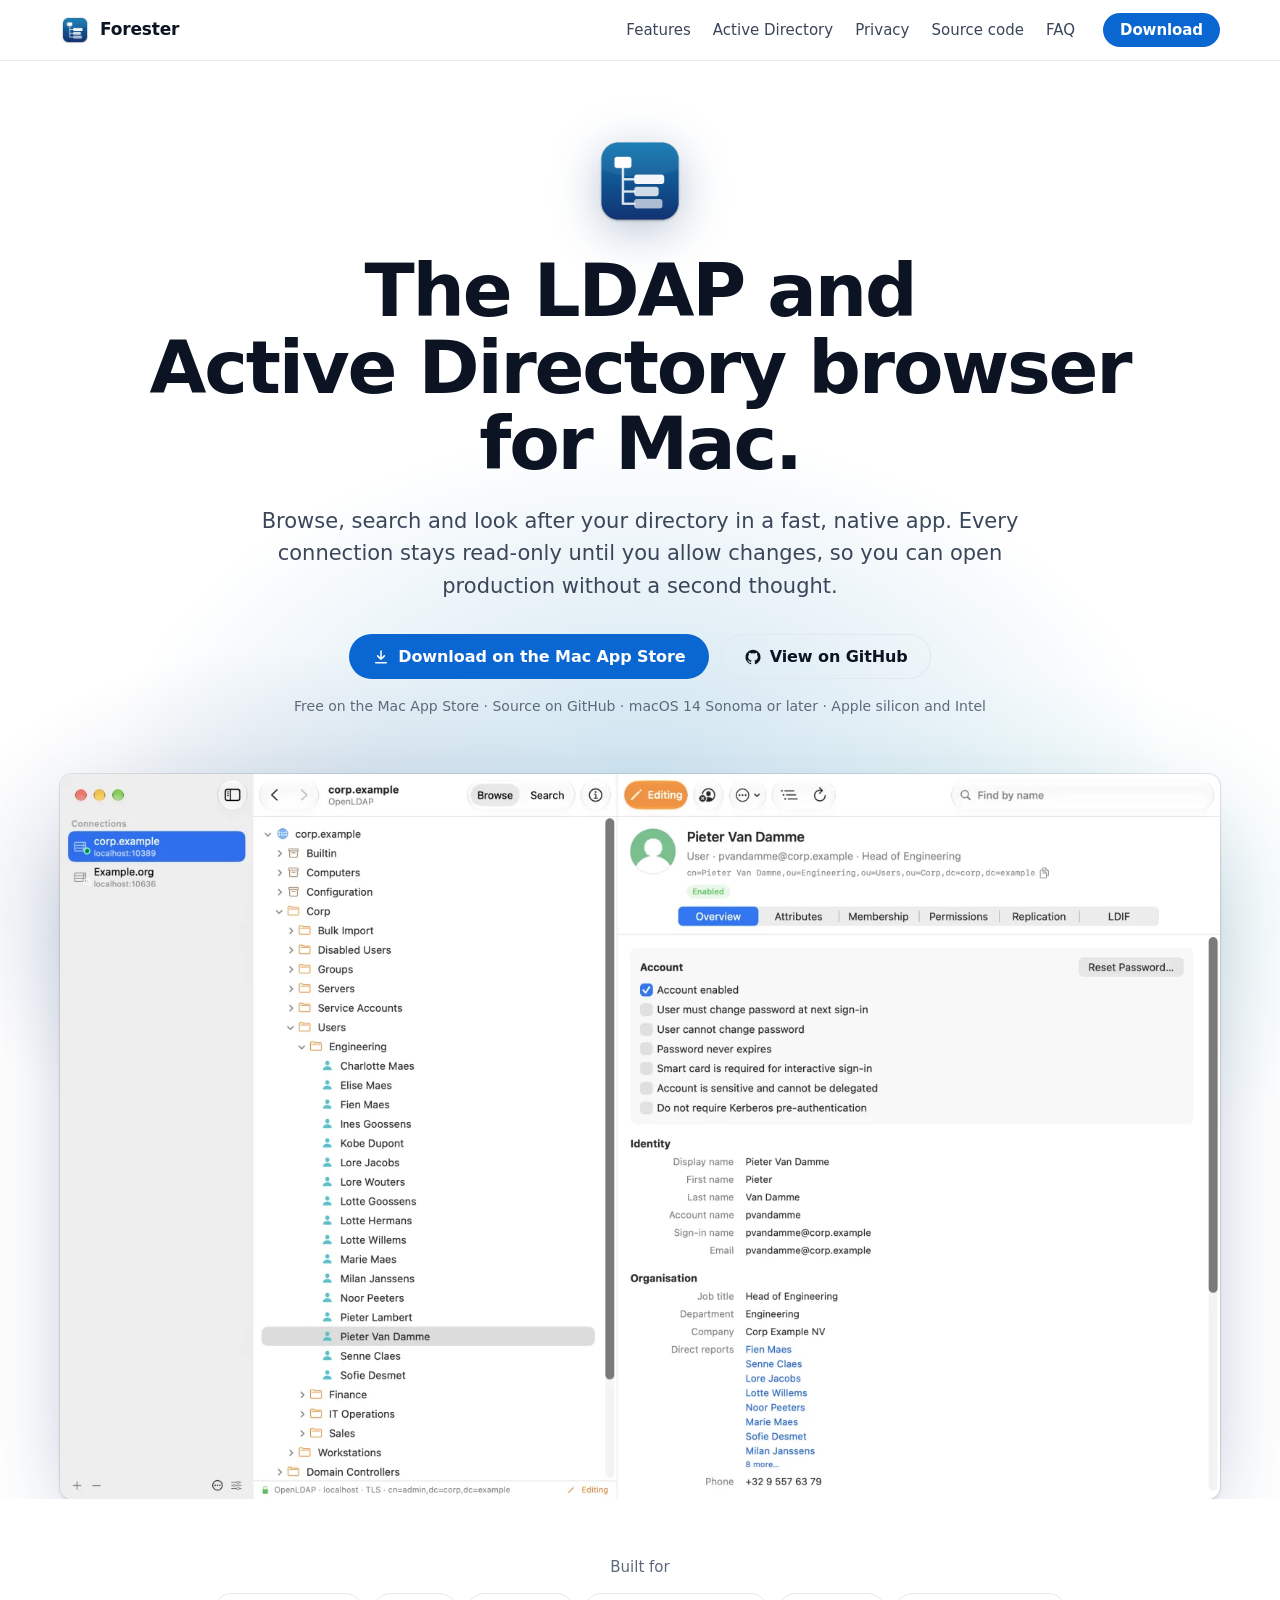
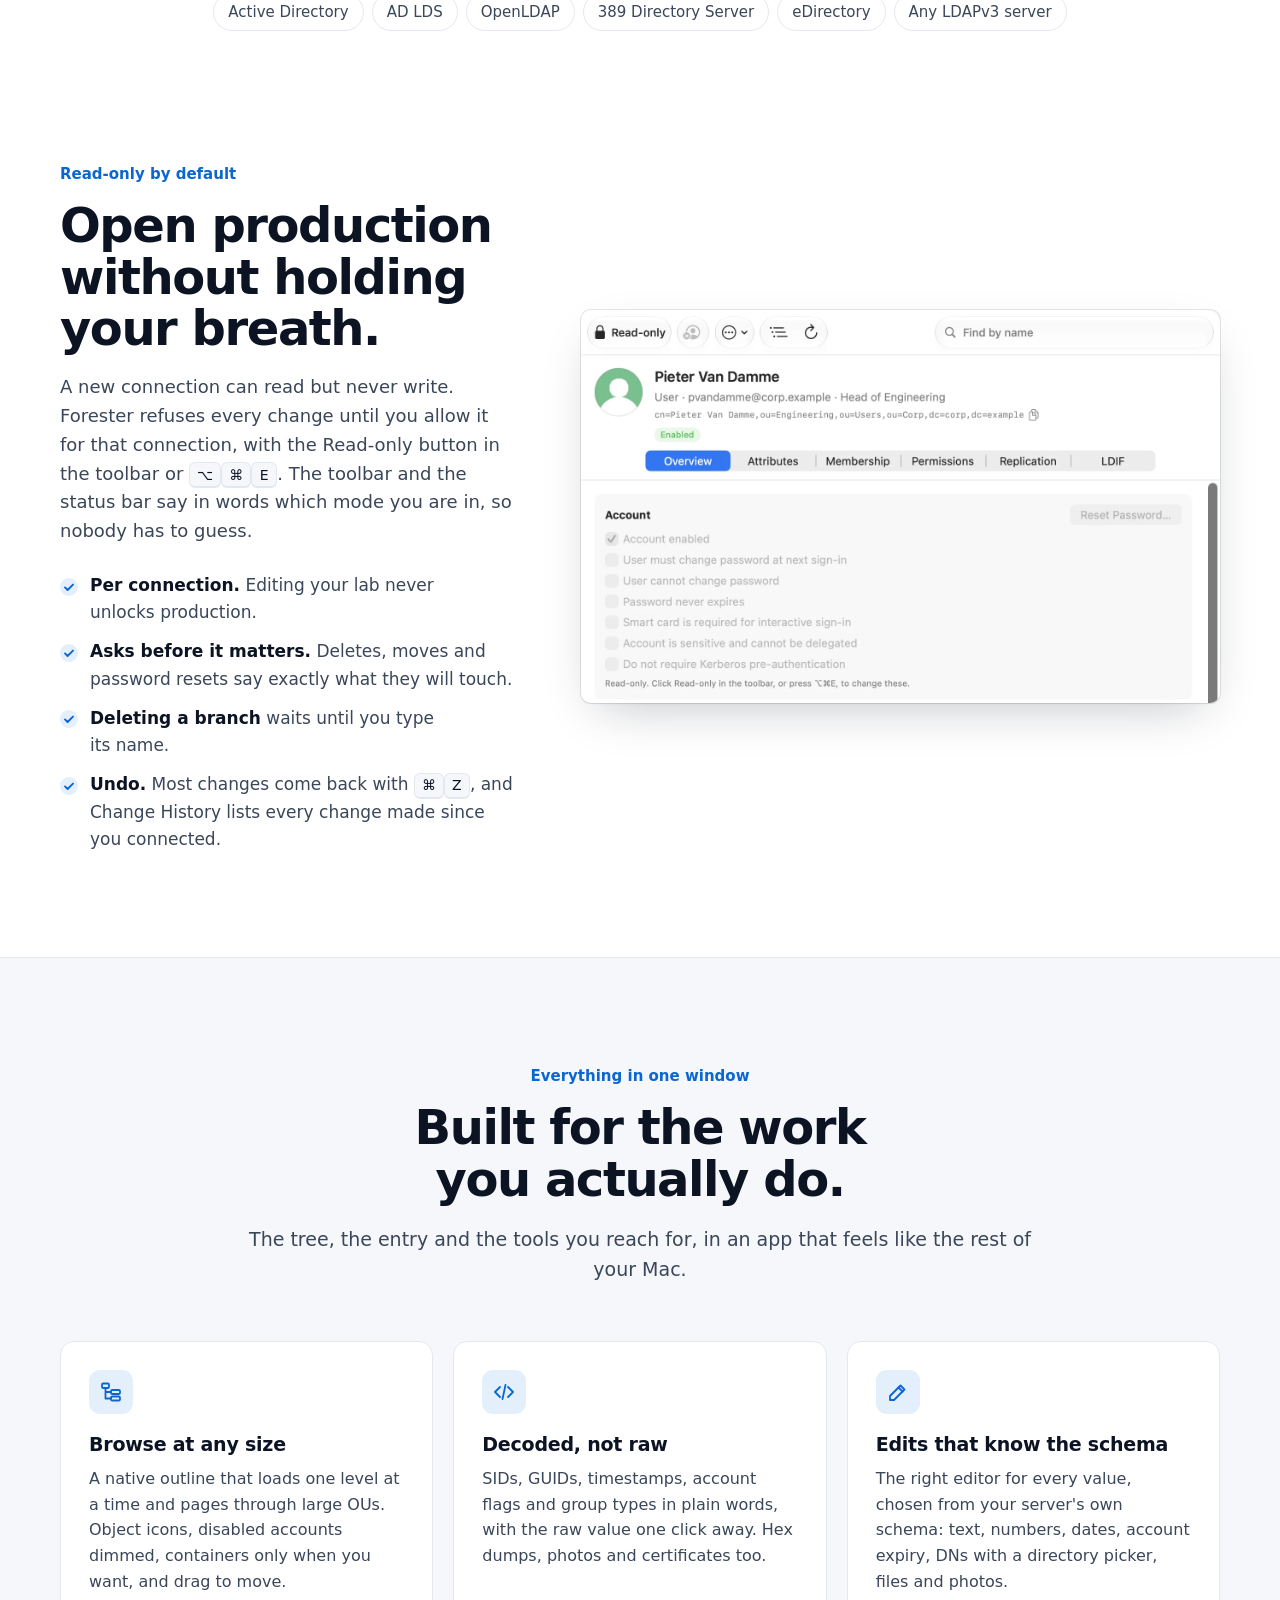
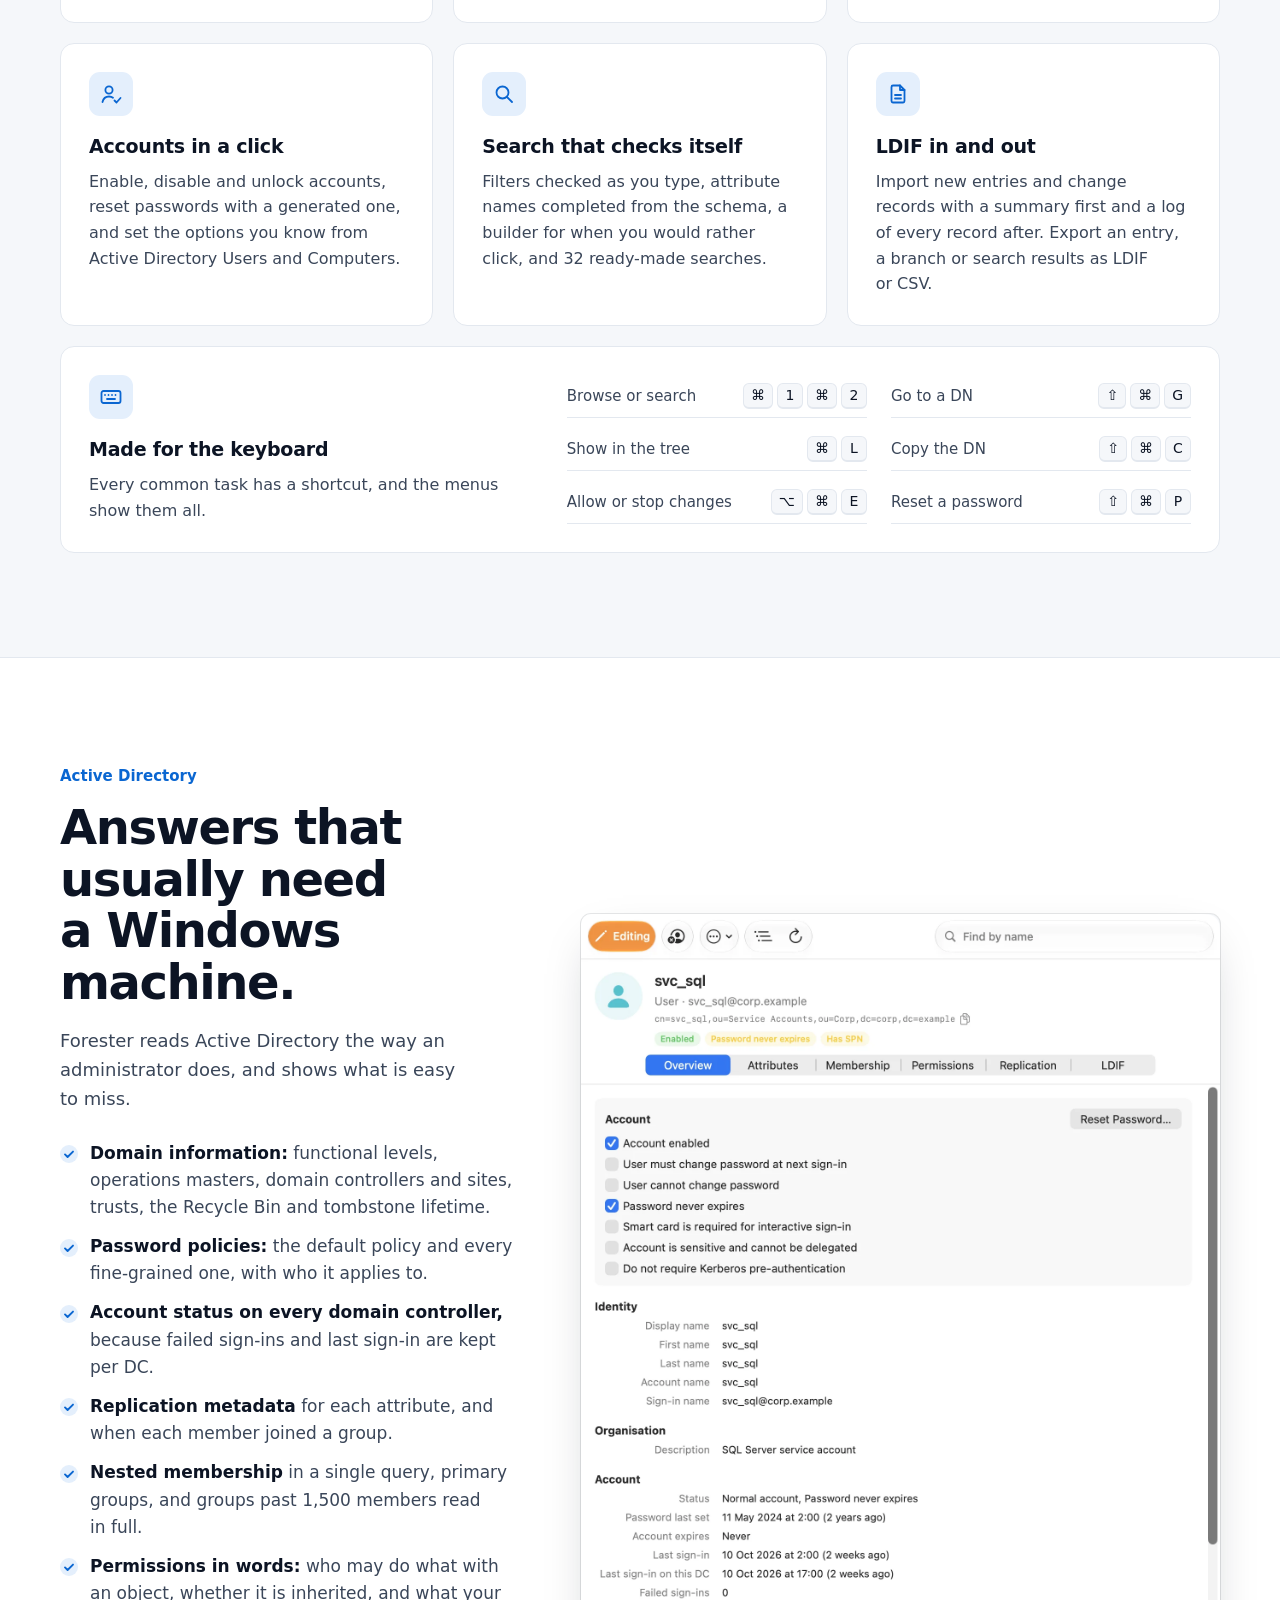
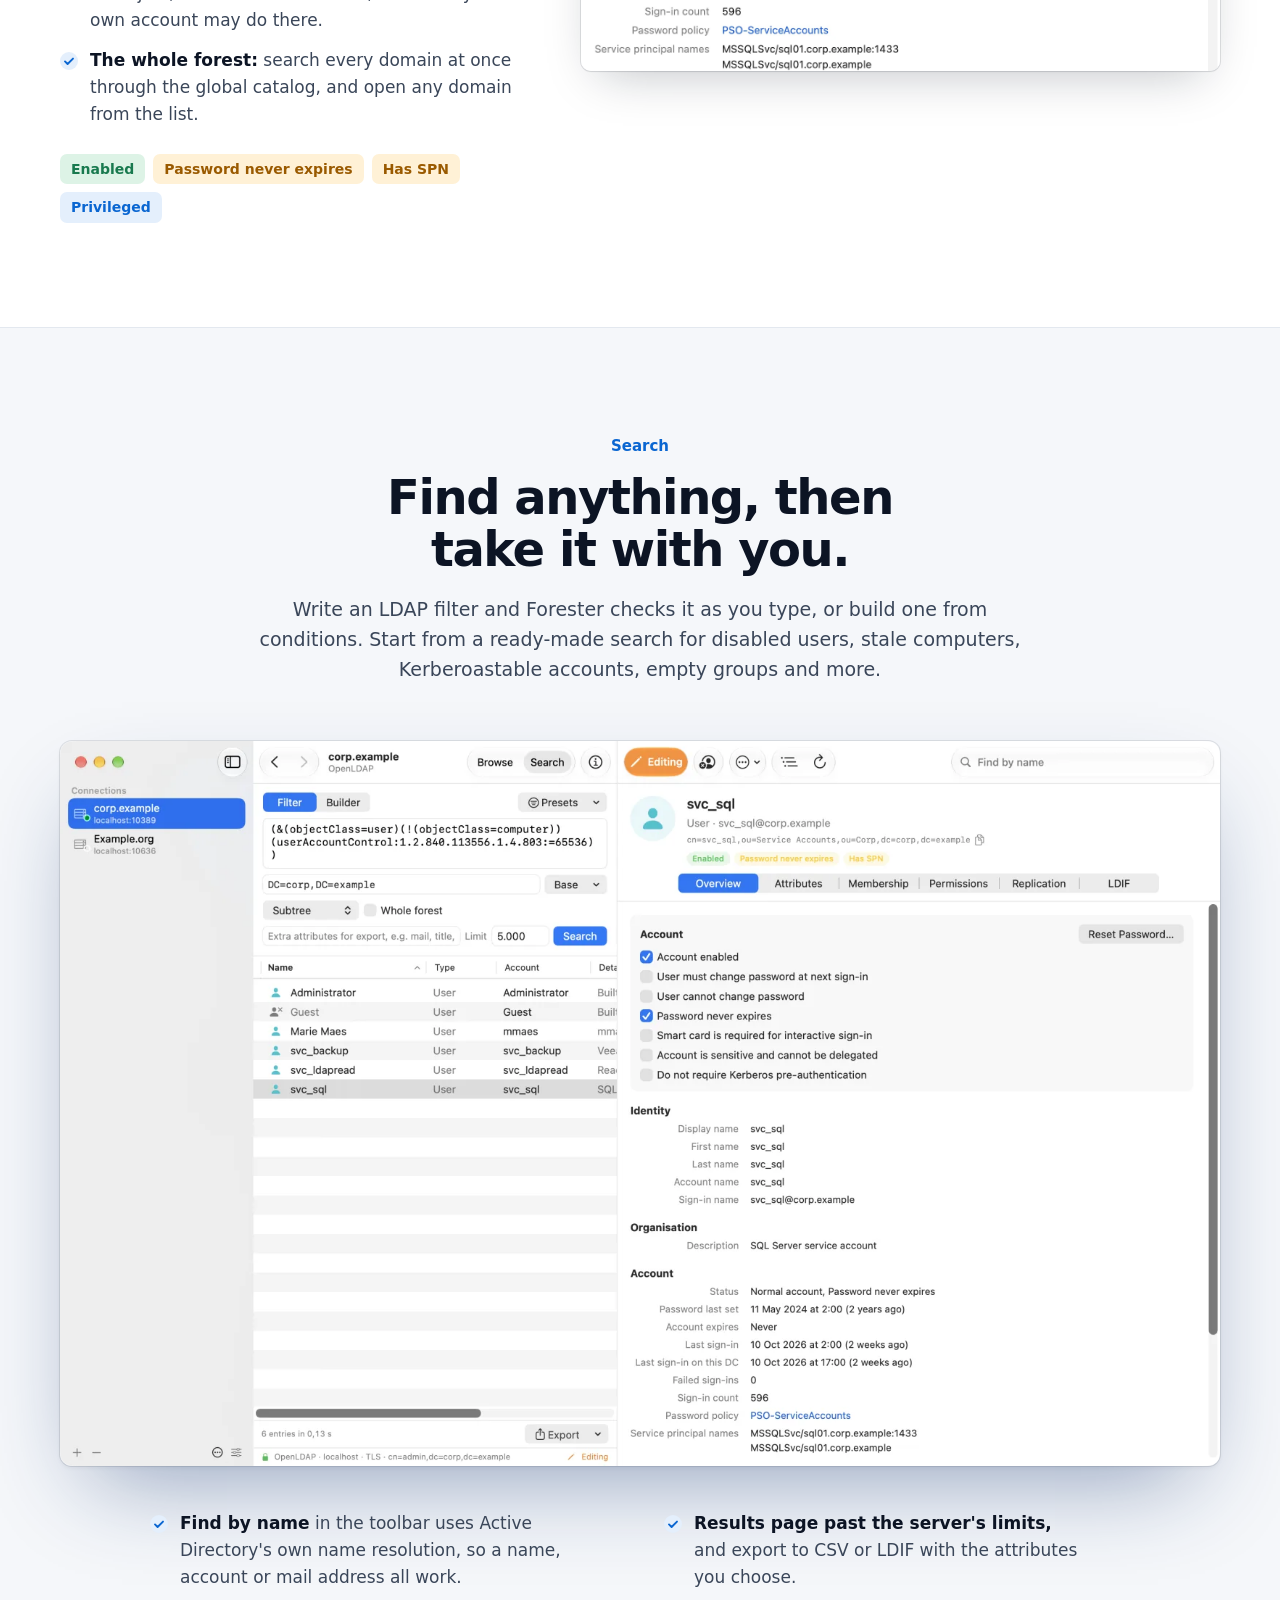
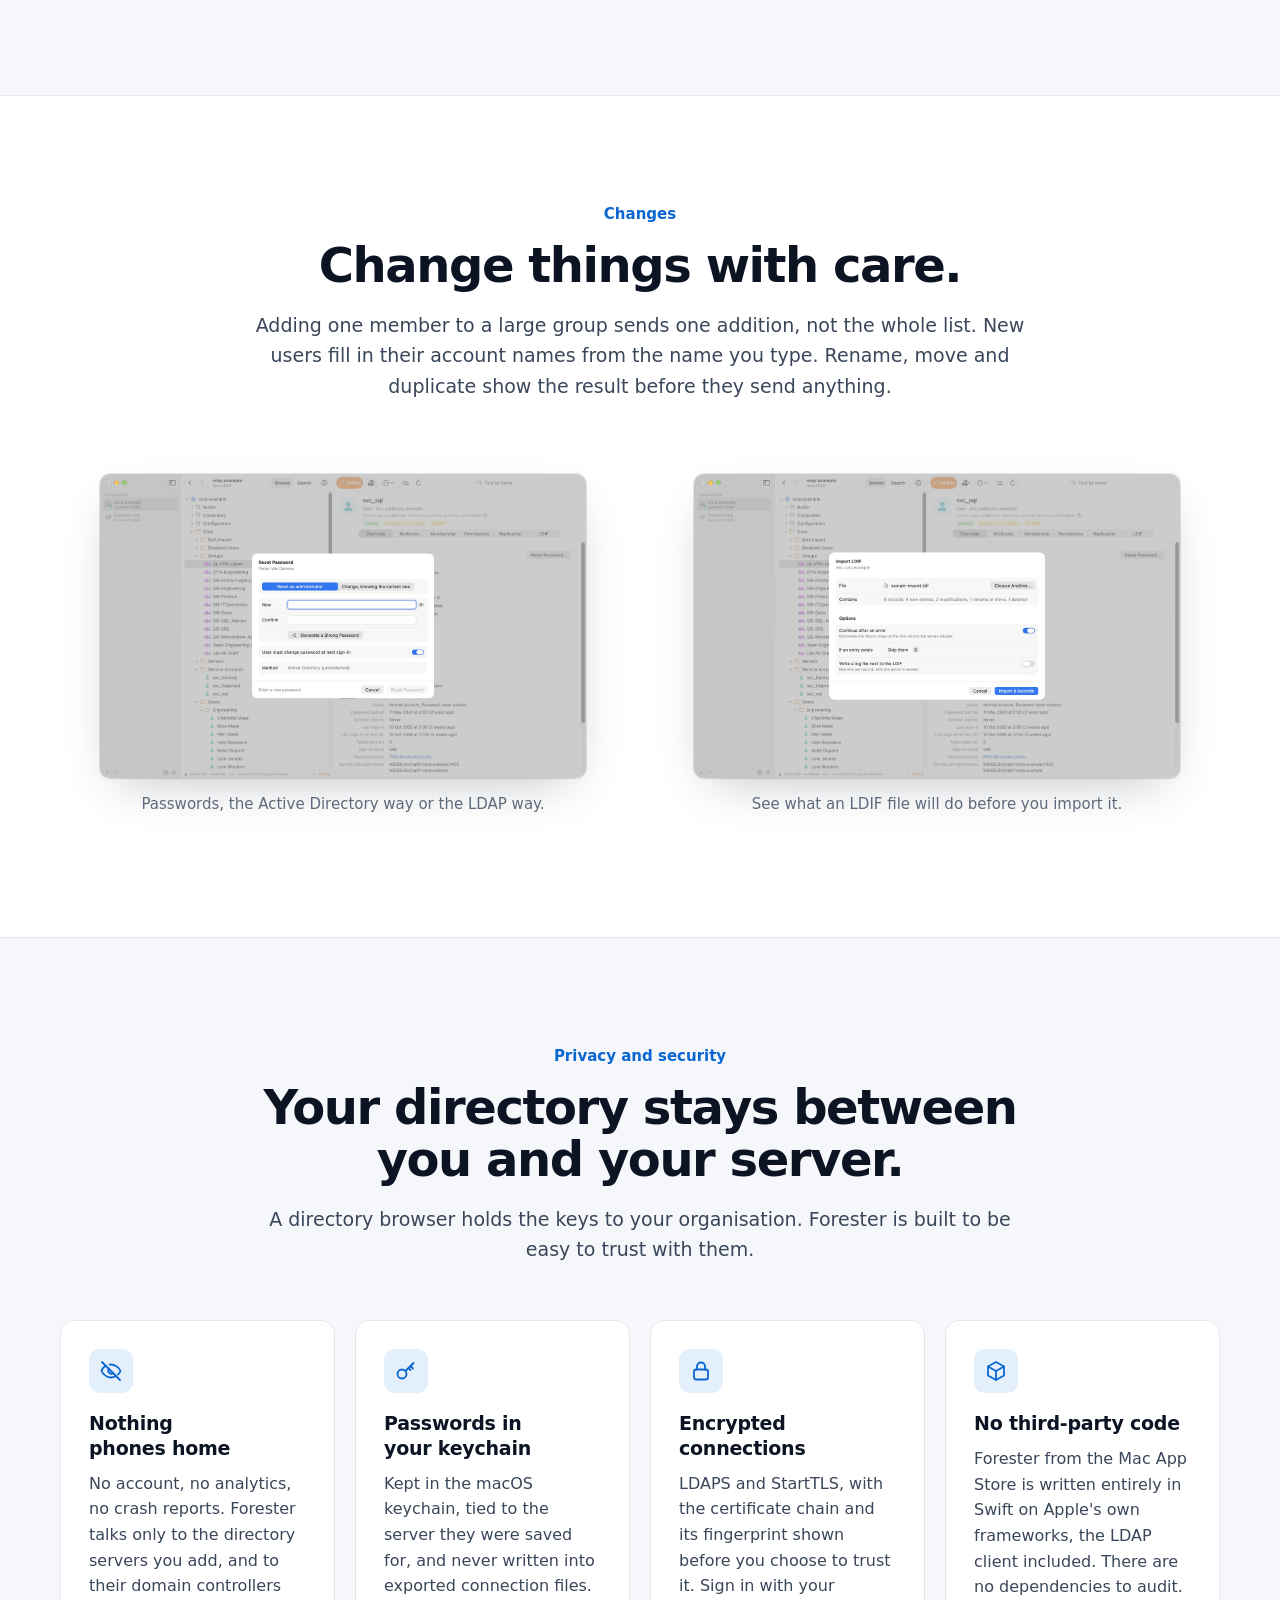
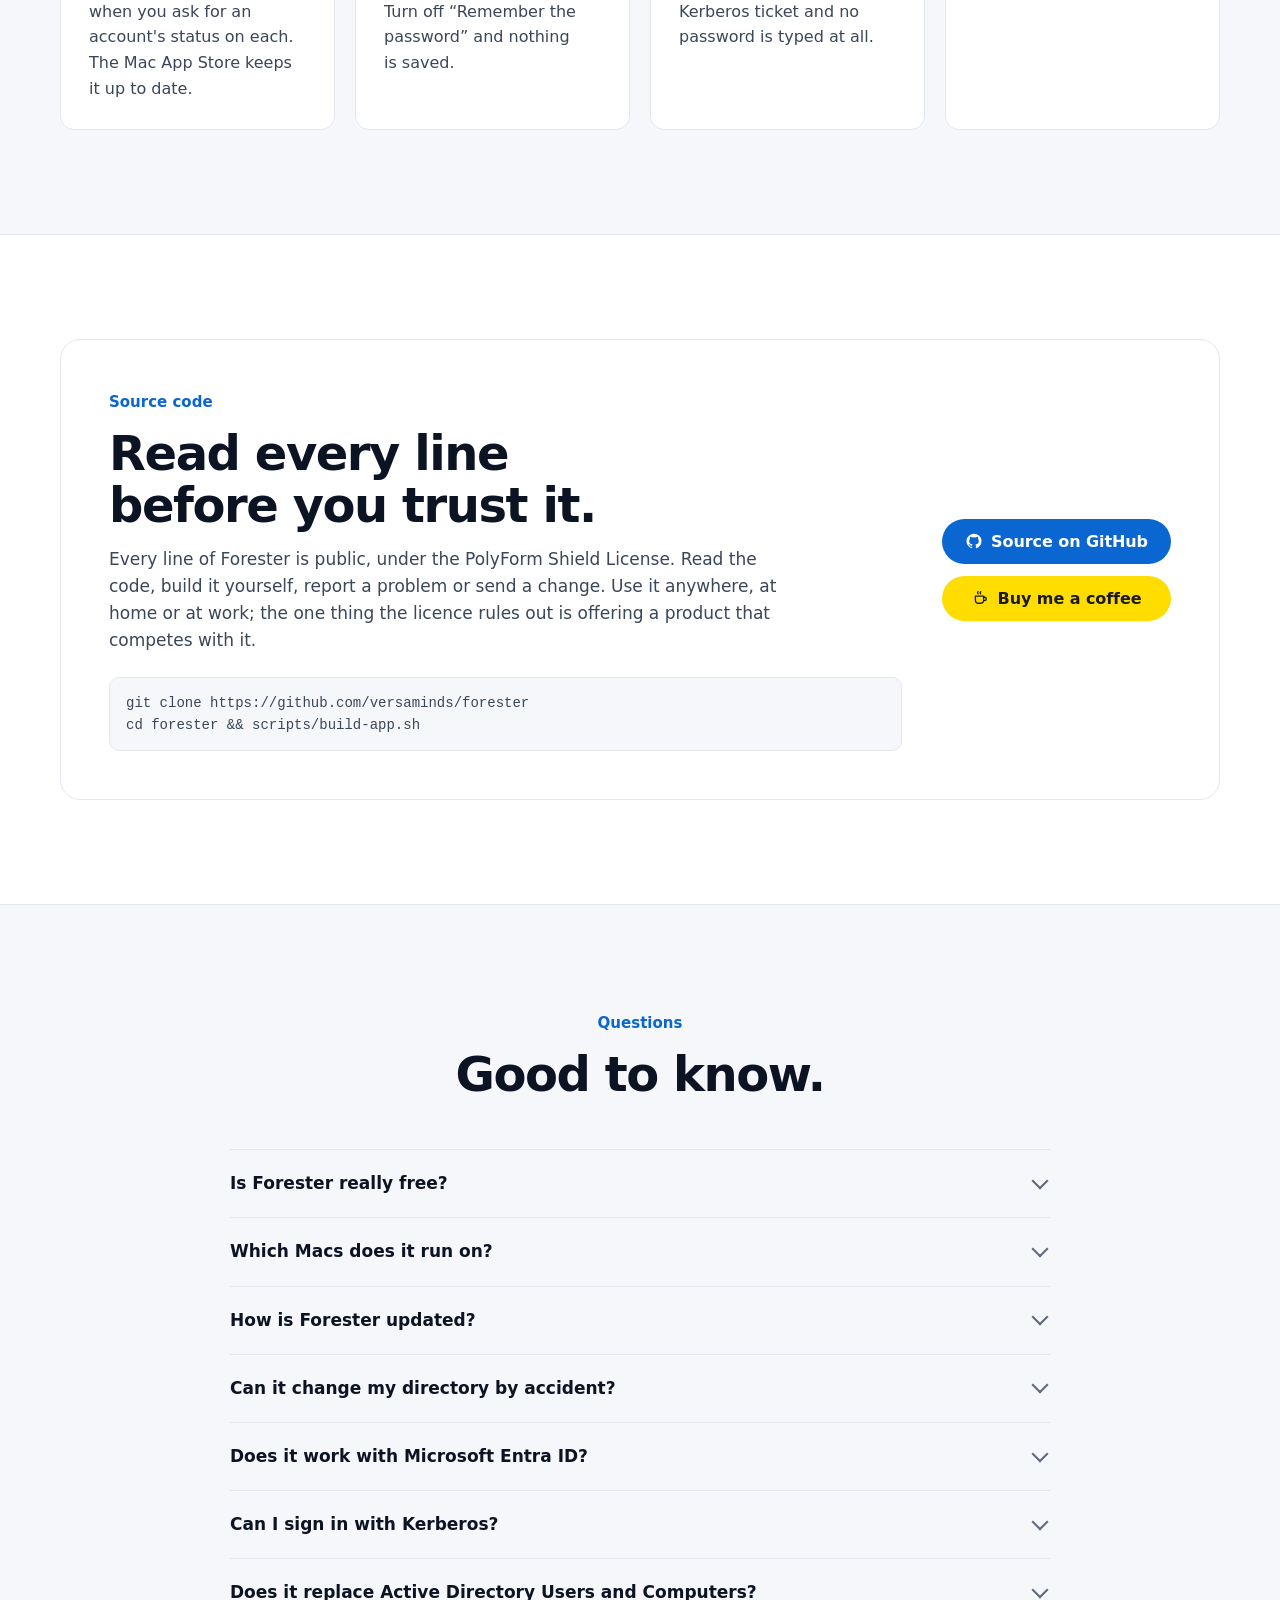
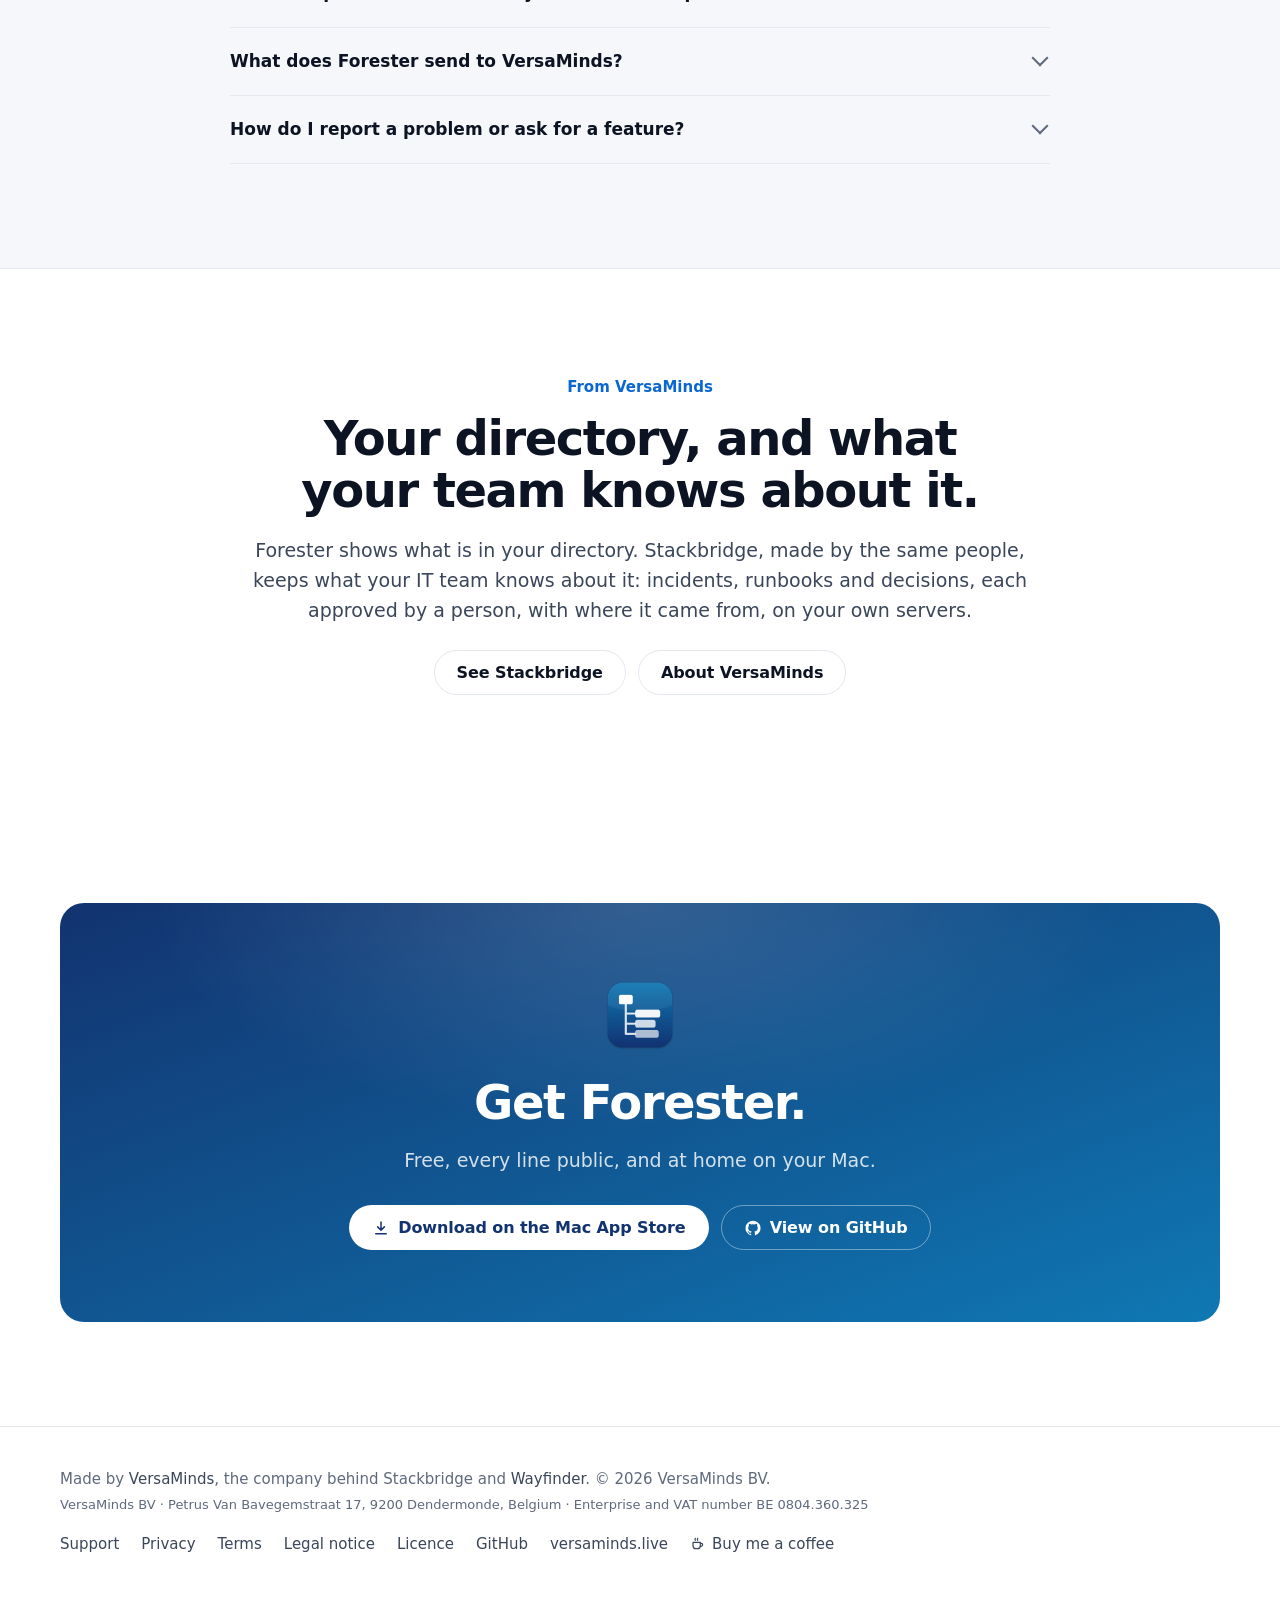
==== site/index.html @ a8654fff "Forester 1.0.0 An LDAP and Active Directory browser for the Mac, by VersaMinds.  Co-Authored-By: Cla" ====
<!doctype html>
<!-- SPDX-License-Identifier: LicenseRef-PolyForm-Shield-1.0.0 · Copyright © 2026 VersaMinds -->
<html lang="en">
<head>
<meta charset="utf-8">
<meta name="viewport" content="width=device-width, initial-scale=1">
<title>Forester: the LDAP and Active Directory browser for Mac</title>
<meta name="description" content="Browse, search and administer Active Directory and LDAP directories in a native Mac app that stays read-only until you allow changes. Free, with its source code public, by VersaMinds.">
<meta name="theme-color" content="#ffffff" media="(prefers-color-scheme: light)">
<meta name="theme-color" content="#0a0e15" media="(prefers-color-scheme: dark)">
<link rel="canonical" href="https://forester.versaminds.live/">
<link rel="icon" type="image/png" sizes="64x64" href="img/favicon-64.png">
<link rel="apple-touch-icon" href="img/apple-touch-icon.png">
<meta property="og:type" content="website">
<meta property="og:site_name" content="Forester">
<meta property="og:title" content="Forester: the LDAP and Active Directory browser for Mac">
<meta property="og:description" content="Browse, search and administer your directory in a native Mac app. Read-only until you allow changes. Free, with its source code public.">
<meta property="og:url" content="https://forester.versaminds.live/">
<meta property="og:image" content="https://forester.versaminds.live/img/og.jpg">
<meta property="og:image:width" content="1200">
<meta property="og:image:height" content="630">
<meta name="twitter:card" content="summary_large_image">
<link rel="stylesheet" href="styles.css">
</head>
<body>
<a class="skip" href="#main">Skip to content</a>

<svg class="sprite" aria-hidden="true" focusable="false">
  <defs>
    <symbol id="i-download" viewBox="0 0 24 24"><path d="M12 4v11m0 0l-4.5-4.5M12 15l4.5-4.5M5 19.5h14" fill="none" stroke="currentColor" stroke-width="2" stroke-linecap="round" stroke-linejoin="round"/></symbol>
    <symbol id="i-github" viewBox="0 0 24 24"><path fill="currentColor" d="M12 2.2a10 10 0 00-3.16 19.49c.5.09.68-.22.68-.48v-1.7c-2.78.6-3.37-1.34-3.37-1.34-.45-1.16-1.11-1.47-1.11-1.47-.91-.62.07-.61.07-.61 1 .07 1.53 1.03 1.53 1.03.9 1.53 2.34 1.09 2.91.83.09-.65.35-1.09.63-1.34-2.22-.25-4.55-1.11-4.55-4.94 0-1.09.39-1.98 1.03-2.68-.1-.25-.45-1.27.1-2.64 0 0 .84-.27 2.75 1.02a9.5 9.5 0 015 0c1.91-1.29 2.75-1.02 2.75-1.02.55 1.37.2 2.39.1 2.64.64.7 1.03 1.59 1.03 2.68 0 3.84-2.34 4.69-4.57 4.93.36.31.68.92.68 1.86v2.76c0 .27.18.58.69.48A10 10 0 0012 2.2z"/></symbol>
    <symbol id="i-tree" viewBox="0 0 24 24"><g fill="none" stroke="currentColor" stroke-width="1.8" stroke-linecap="round" stroke-linejoin="round"><rect x="3" y="3.5" width="7" height="4.5" rx="1.3"/><rect x="12" y="10" width="9" height="4" rx="1.3"/><rect x="12" y="16.5" width="9" height="4" rx="1.3"/><path d="M6.5 8v10.5H12M6.5 12H12"/></g></symbol>
    <symbol id="i-decode" viewBox="0 0 24 24"><g fill="none" stroke="currentColor" stroke-width="1.8" stroke-linecap="round" stroke-linejoin="round"><path d="M8 7l-5 5 5 5M16 7l5 5-5 5"/><path d="M13.5 5l-3 14"/></g></symbol>
    <symbol id="i-edit" viewBox="0 0 24 24"><g fill="none" stroke="currentColor" stroke-width="1.8" stroke-linecap="round" stroke-linejoin="round"><path d="M14.5 5.5l4 4L8 20H4v-4L14.5 5.5z"/><path d="M12.5 7.5l4 4"/></g></symbol>
    <symbol id="i-person" viewBox="0 0 24 24"><g fill="none" stroke="currentColor" stroke-width="1.8" stroke-linecap="round" stroke-linejoin="round"><circle cx="10" cy="8" r="3.6"/><path d="M3.5 20c.8-3.6 3.4-5.5 6.5-5.5 1.5 0 2.9.4 4 1.3"/><path d="M15.5 18.5l2 2 4-4.5"/></g></symbol>
    <symbol id="i-search" viewBox="0 0 24 24"><g fill="none" stroke="currentColor" stroke-width="1.8" stroke-linecap="round" stroke-linejoin="round"><circle cx="10.5" cy="10.5" r="6"/><path d="M15 15l5 5"/></g></symbol>
    <symbol id="i-file" viewBox="0 0 24 24"><g fill="none" stroke="currentColor" stroke-width="1.8" stroke-linecap="round" stroke-linejoin="round"><path d="M14 3.5H7A1.5 1.5 0 005.5 5v14A1.5 1.5 0 007 20.5h10a1.5 1.5 0 001.5-1.5V8L14 3.5z"/><path d="M14 3.5V8h4.5M9 13h6M9 16.5h6"/></g></symbol>
    <symbol id="i-lock" viewBox="0 0 24 24"><g fill="none" stroke="currentColor" stroke-width="1.8" stroke-linecap="round" stroke-linejoin="round"><rect x="5" y="10.5" width="14" height="10" rx="2"/><path d="M8 10.5V7.5a4 4 0 018 0v3"/></g></symbol>
    <symbol id="i-key" viewBox="0 0 24 24"><g fill="none" stroke="currentColor" stroke-width="1.8" stroke-linecap="round" stroke-linejoin="round"><circle cx="8" cy="15" r="4.5"/><path d="M11.5 12l8-8M16.5 7l2.5 2.5M14.5 9l2 2"/></g></symbol>
    <symbol id="i-shield" viewBox="0 0 24 24"><g fill="none" stroke="currentColor" stroke-width="1.8" stroke-linecap="round" stroke-linejoin="round"><path d="M12 3l7.5 3v5.5c0 4.6-3.2 8.2-7.5 9.5-4.3-1.3-7.5-4.9-7.5-9.5V6L12 3z"/><path d="M9 12l2.2 2.2L15.5 10"/></g></symbol>
    <symbol id="i-eye-off" viewBox="0 0 24 24"><g fill="none" stroke="currentColor" stroke-width="1.8" stroke-linecap="round" stroke-linejoin="round"><path d="M3 3l18 18"/><path d="M10.6 5.6A10 10 0 0112 5.5c5 0 8.5 4.2 9.5 6.5-.4 1-1.3 2.4-2.6 3.7M6.6 6.7C4.6 8 3.1 10 2.5 12c1 2.3 4.5 6.5 9.5 6.5 1.7 0 3.2-.5 4.5-1.2"/><path d="M9.9 9.9a3 3 0 004.2 4.2"/></g></symbol>
    <symbol id="i-cube" viewBox="0 0 24 24"><g fill="none" stroke="currentColor" stroke-width="1.8" stroke-linecap="round" stroke-linejoin="round"><path d="M12 3l8 4.5v9L12 21l-8-4.5v-9L12 3z"/><path d="M4 7.5l8 4.5 8-4.5M12 12v9"/></g></symbol>
    <symbol id="i-coffee" viewBox="0 0 24 24"><g fill="none" stroke="currentColor" stroke-width="1.8" stroke-linecap="round" stroke-linejoin="round"><path d="M4.5 9.5h11v5a4.5 4.5 0 01-4.5 4.5h-2a4.5 4.5 0 01-4.5-4.5v-5z"/><path d="M15.5 11h1.25a2.25 2.25 0 010 4.5H15.5"/><path d="M8 3.5c-.7.9-.7 2 0 3M11.5 3.5c-.7.9-.7 2 0 3"/></g></symbol>
    <symbol id="i-keyboard" viewBox="0 0 24 24"><g fill="none" stroke="currentColor" stroke-width="1.8" stroke-linecap="round" stroke-linejoin="round"><rect x="2.5" y="6" width="19" height="12" rx="2"/><path d="M6 10h.01M9.5 10h.01M13 10h.01M16.5 10h.01M8 14h8"/></g></symbol>
  </defs>
</svg>

<header class="site-header">
  <div class="wrap">
    <a class="brand" href="#top" aria-label="Forester home"><img src="img/icon-64.png" alt="" width="30" height="30">Forester</a>
    <nav class="nav" aria-label="Sections">
      <a href="#features">Features</a>
      <a href="#active-directory">Active Directory</a>
      <a href="#privacy">Privacy</a>
      <a href="#source-code">Source code</a>
      <a href="#faq">FAQ</a>
    </nav>
    <a class="btn btn-primary" href="/app-store">Download</a>
  </div>
</header>

<main id="main">

<div class="hero" id="top">
  <div class="wrap">
    <img class="hero-icon" src="img/icon-256.png" alt="" width="96" height="96">
    <h1>The LDAP and <span class="nowrap">Active Directory</span> browser for Mac.</h1>
    <p class="lede">Browse, search and look after your directory in a fast, native app. Every connection stays read-only until you allow changes, so you can open production without a second thought.</p>
    <div class="actions">
      <a class="btn btn-primary" href="/app-store"><svg aria-hidden="true"><use href="#i-download"/></svg>Download on the Mac App Store</a>
      <a class="btn btn-secondary" href="https://github.com/versaminds/forester"><svg aria-hidden="true"><use href="#i-github"/></svg>View on GitHub</a>
    </div>
    <p class="meta">Free on the Mac App Store · Source on GitHub · macOS 14 Sonoma or later · Apple silicon and Intel</p>
    <figure class="shot hero-shot">
      <picture>
        <source media="(prefers-color-scheme: dark)" srcset="img/overview-dark-1600.webp?v=4a0c0f108e 1600w, img/overview-dark-2880.webp?v=f57b5223e6 2880w" sizes="(min-width: 1208px) 1160px, calc(100vw - 32px)">
        <img src="img/overview-light-1600.webp?v=27964661c5" srcset="img/overview-light-1600.webp?v=27964661c5 1600w, img/overview-light-2880.webp?v=dd1c941baf 2880w" sizes="(min-width: 1208px) 1160px, calc(100vw - 32px)" width="1440" height="900" fetchpriority="high"
             alt="Forester's main window: connections in the sidebar, the directory tree of corp.example in the middle, and the user Pieter Van Damme on the right with his account options, identity and direct reports.">
      </picture>
    </figure>
  </div>
</div>

<div class="works">
  <div class="wrap">
    <p>Built for</p>
    <ul class="chips">
      <li>Active Directory</li>
      <li>AD LDS</li>
      <li>OpenLDAP</li>
      <li>389 Directory Server</li>
      <li>eDirectory</li>
      <li>Any LDAPv3 server</li>
    </ul>
  </div>
</div>

<section id="safe">
  <div class="wrap split">
    <div class="text">
      <span class="label">Read-only by default</span>
      <h2>Open production without holding your breath.</h2>
      <p>A new connection can read but never write. Forester refuses every change until you allow it for that connection, with the Read-only button in the toolbar or <kbd>⌥</kbd><kbd>⌘</kbd><kbd>E</kbd>. The toolbar and the status bar say in words which mode you are in, so nobody has to guess.</p>
      <ul class="ticks">
        <li><strong>Per connection.</strong> Editing your lab never unlocks production.</li>
        <li><strong>Asks before it matters.</strong> Deletes, moves and password resets say exactly what they will touch.</li>
        <li><strong>Deleting a branch</strong> waits until you type its name.</li>
        <li><strong>Undo.</strong> Most changes come back with <kbd>⌘</kbd><kbd>Z</kbd>, and Change History lists every change made since you connected.</li>
      </ul>
    </div>
    <figure class="shot small">
      <picture>
        <source media="(prefers-color-scheme: dark)" srcset="img/read-only-dark.webp?v=900180bc79">
        <img src="img/read-only-light.webp?v=1b4a5d5fd4" width="748" height="460" loading="lazy"
             alt="The Read-only button in Forester's toolbar, with the account options greyed out and the note: Read-only. Click Read-only in the toolbar, or press Option Command E, to change these.">
      </picture>
    </figure>
  </div>
</section>

<section id="features" class="soft">
  <div class="wrap">
    <div class="section-head center">
      <span class="label">Everything in one window</span>
      <h2>Built for the work you actually do.</h2>
      <p>The tree, the entry and the tools you reach for, in an app that feels like the rest of your Mac.</p>
    </div>
    <div class="grid">
      <div class="card">
        <div class="icon"><svg aria-hidden="true"><use href="#i-tree"/></svg></div>
        <h3>Browse at any size</h3>
        <p>A native outline that loads one level at a time and pages through large OUs. Object icons, disabled accounts dimmed, containers only when you want, and drag to move.</p>
      </div>
      <div class="card">
        <div class="icon"><svg aria-hidden="true"><use href="#i-decode"/></svg></div>
        <h3>Decoded, not raw</h3>
        <p>SIDs, GUIDs, timestamps, account flags and group types in plain words, with the raw value one click away. Hex dumps, photos and certificates too.</p>
      </div>
      <div class="card">
        <div class="icon"><svg aria-hidden="true"><use href="#i-edit"/></svg></div>
        <h3>Edits that know the schema</h3>
        <p>The right editor for every value, chosen from your server's own schema: text, numbers, dates, account expiry, DNs with a directory picker, files and photos.</p>
      </div>
      <div class="card">
        <div class="icon"><svg aria-hidden="true"><use href="#i-person"/></svg></div>
        <h3>Accounts in a click</h3>
        <p>Enable, disable and unlock accounts, reset passwords with a generated one, and set the options you know from Active Directory Users and Computers.</p>
      </div>
      <div class="card">
        <div class="icon"><svg aria-hidden="true"><use href="#i-search"/></svg></div>
        <h3>Search that checks itself</h3>
        <p>Filters checked as you type, attribute names completed from the schema, a builder for when you would rather click, and 32 ready-made searches.</p>
      </div>
      <div class="card">
        <div class="icon"><svg aria-hidden="true"><use href="#i-file"/></svg></div>
        <h3>LDIF in and out</h3>
        <p>Import new entries and change records with a summary first and a log of every record after. Export an entry, a branch or search results as LDIF or CSV.</p>
      </div>
      <div class="card wide">
        <div>
          <div class="icon"><svg aria-hidden="true"><use href="#i-keyboard"/></svg></div>
          <h3>Made for the keyboard</h3>
          <p>Every common task has a shortcut, and the menus show them all.</p>
        </div>
        <dl class="keys">
          <div><dt>Browse or search</dt><dd><kbd>⌘</kbd><kbd>1</kbd><kbd>⌘</kbd><kbd>2</kbd></dd></div>
          <div><dt>Go to a DN</dt><dd><kbd>⇧</kbd><kbd>⌘</kbd><kbd>G</kbd></dd></div>
          <div><dt>Show in the tree</dt><dd><kbd>⌘</kbd><kbd>L</kbd></dd></div>
          <div><dt>Copy the DN</dt><dd><kbd>⇧</kbd><kbd>⌘</kbd><kbd>C</kbd></dd></div>
          <div><dt>Allow or stop changes</dt><dd><kbd>⌥</kbd><kbd>⌘</kbd><kbd>E</kbd></dd></div>
          <div><dt>Reset a password</dt><dd><kbd>⇧</kbd><kbd>⌘</kbd><kbd>P</kbd></dd></div>
        </dl>
      </div>
    </div>
  </div>
</section>

<section id="active-directory">
  <div class="wrap split">
    <div class="text">
      <span class="label">Active Directory</span>
      <h2>Answers that usually need a Windows machine.</h2>
      <p>Forester reads Active Directory the way an administrator does, and shows what is easy to miss.</p>
      <ul class="ticks">
        <li><strong>Domain information:</strong> functional levels, operations masters, domain controllers and sites, trusts, the Recycle Bin and tombstone lifetime.</li>
        <li><strong>Password policies:</strong> the default policy and every fine-grained one, with who it applies to.</li>
        <li><strong>Account status on every domain controller,</strong> because failed sign-ins and last sign-in are kept per DC.</li>
        <li><strong>Replication metadata</strong> for each attribute, and when each member joined a group.</li>
        <li><strong>Nested membership</strong> in a single query, primary groups, and groups past 1,500 members read in full.</li>
        <li><strong>Permissions in words:</strong> who may do what with an object, whether it is inherited, and what your own account may do there.</li>
        <li><strong>The whole forest:</strong> search every domain at once through the global catalog, and open any domain from the list.</li>
      </ul>
      <div class="badges" aria-label="Examples of account badges">
        <span class="badge green">Enabled</span>
        <span class="badge amber">Password never expires</span>
        <span class="badge amber">Has SPN</span>
        <span class="badge blue">Privileged</span>
      </div>
    </div>
    <figure class="shot small">
      <picture>
        <source media="(prefers-color-scheme: dark)" srcset="img/service-account-dark.webp?v=ce9248ef69">
        <img src="img/service-account-light.webp?v=632d495dbc" width="748" height="885" loading="lazy"
             alt="The service account svc_sql in Forester, marked Password never expires and Has SPN, with its account options, last sign-in on this domain controller, password policy PSO-ServiceAccounts and service principal names.">
      </picture>
    </figure>
  </div>
</section>

<section class="soft">
  <div class="wrap">
    <div class="section-head center">
      <span class="label">Search</span>
      <h2>Find anything, then take it with you.</h2>
      <p>Write an LDAP filter and Forester checks it as you type, or build one from conditions. Start from a ready-made search for disabled users, stale computers, Kerberoastable accounts, empty groups and more.</p>
    </div>
    <figure class="shot wide-shot">
      <picture>
        <source media="(prefers-color-scheme: dark)" srcset="img/search-dark-1600.webp?v=66581ff061 1600w, img/search-dark-2880.webp?v=a79f633ec9 2880w" sizes="(min-width: 1208px) 1160px, calc(100vw - 32px)">
        <img src="img/search-light-1600.webp?v=599f3e28c6" srcset="img/search-light-1600.webp?v=599f3e28c6 1600w, img/search-light-2880.webp?v=0f2c1c257f 2880w" sizes="(min-width: 1208px) 1160px, calc(100vw - 32px)" width="1440" height="900" loading="lazy"
             alt="Forester's search: the Password never expires preset, six matching accounts, and the selected account svc_sql with its account options.">
      </picture>
    </figure>
    <ul class="ticks columns">
      <li><strong>Find by name</strong> in the toolbar uses Active Directory's own name resolution, so a name, account or mail address all work.</li>
      <li><strong>Results page past the server's limits,</strong> and export to CSV or LDIF with the attributes you choose.</li>
    </ul>
  </div>
</section>

<section>
  <div class="wrap">
    <div class="section-head center">
      <span class="label">Changes</span>
      <h2>Change things with care.</h2>
      <p>Adding one member to a large group sends one addition, not the whole list. New users fill in their account names from the name you type. Rename, move and duplicate show the result before they send anything.</p>
    </div>
    <div class="pair">
      <figure>
        <div class="shot small">
          <picture>
            <source media="(prefers-color-scheme: dark)" srcset="img/password-dark.webp?v=552a21b6b8">
            <img src="img/password-light.webp?v=0a5decd6b4" width="540" height="413" loading="lazy"
                 alt="The Reset Password sheet, with a button to generate a strong password and the option that the user must change it at next sign-in.">
          </picture>
        </div>
        <figcaption>Passwords, the Active Directory way or the LDAP way.</figcaption>
      </figure>
      <figure>
        <div class="shot small">
          <picture>
            <source media="(prefers-color-scheme: dark)" srcset="img/import-dark.webp?v=2c2043d4cd">
            <img src="img/import-light.webp?v=ea8423b4a0" width="640" height="424" loading="lazy"
                 alt="The Import LDIF sheet, summarising a file of eight records: four new entries, two modifications, one rename or move and one deletion.">
          </picture>
        </div>
        <figcaption>See what an LDIF file will do before you import it.</figcaption>
      </figure>
    </div>
  </div>
</section>

<section id="privacy" class="soft">
  <div class="wrap">
    <div class="section-head center">
      <span class="label">Privacy and security</span>
      <h2>Your directory stays between you and your server.</h2>
      <p>A directory browser holds the keys to your organisation. Forester is built to be easy to trust with them.</p>
    </div>
    <div class="privacy-grid">
      <div class="card">
        <div class="icon"><svg aria-hidden="true"><use href="#i-eye-off"/></svg></div>
        <h3>Nothing phones home</h3>
        <p>No account, no analytics, no crash reports. Forester talks only to the directory servers you add, and to their domain controllers when you ask for an account's status on each. The Mac App Store keeps it up to date.</p>
      </div>
      <div class="card">
        <div class="icon"><svg aria-hidden="true"><use href="#i-key"/></svg></div>
        <h3>Passwords in your keychain</h3>
        <p>Kept in the macOS keychain, tied to the server they were saved for, and never written into exported connection files. Turn off “Remember the password” and nothing is saved.</p>
      </div>
      <div class="card">
        <div class="icon"><svg aria-hidden="true"><use href="#i-lock"/></svg></div>
        <h3>Encrypted connections</h3>
        <p>LDAPS and StartTLS, with the certificate chain and its fingerprint shown before you choose to trust it. Sign in with your Kerberos ticket and no password is typed at all.</p>
      </div>
      <div class="card">
        <div class="icon"><svg aria-hidden="true"><use href="#i-cube"/></svg></div>
        <h3>No third-party code</h3>
        <p>Forester from the Mac App Store is written entirely in Swift on Apple's own frameworks, the LDAP client included. There are no dependencies to audit.</p>
      </div>
    </div>
  </div>
</section>

<section id="source-code">
  <div class="wrap">
    <div class="oss">
      <div>
        <span class="label">Source code</span>
        <h2>Read every line before you trust it.</h2>
        <p>Every line of Forester is public, under the PolyForm Shield License. Read the code, build it yourself, report a problem or send a change. Use it anywhere, at home or at work; the one thing the licence rules out is offering a product that competes with it.</p>
        <div class="code" aria-label="Build Forester from source">git clone https://github.com/versaminds/forester
cd forester &amp;&amp; scripts/build-app.sh</div>
      </div>
      <div class="actions oss-actions">
        <a class="btn btn-primary" href="https://github.com/versaminds/forester"><svg aria-hidden="true"><use href="#i-github"/></svg>Source on GitHub</a>
        <a class="btn btn-coffee" href="https://buymeacoffee.com/lennertmertens"><svg aria-hidden="true"><use href="#i-coffee"/></svg>Buy me a coffee</a>
      </div>
    </div>
  </div>
</section>

<section id="faq" class="soft">
  <div class="wrap">
    <div class="section-head center">
      <span class="label">Questions</span>
      <h2>Good to know.</h2>
    </div>
    <div class="faq">
      <details>
        <summary>Is Forester really free?</summary>
        <p>Yes. It is free to download and free to use, at home and at work. There is no paid tier and no account to create. If it saves you time, you can <a href="https://buymeacoffee.com/lennertmertens">buy me a coffee</a>.</p>
      </details>
      <details>
        <summary>Which Macs does it run on?</summary>
        <p>Any Mac with macOS 14 Sonoma or later, with Apple silicon or an Intel processor.</p>
      </details>
      <details>
        <summary>How is Forester updated?</summary>
        <p>Through the Mac App Store, like your other apps. Turn on automatic updates in the App Store's settings and each new version arrives by itself.</p>
      </details>
      <details>
        <summary>Can it change my directory by accident?</summary>
        <p>No. A new connection is read-only, and Forester refuses every change until you allow changes for that connection. You can make it read-only again at any time.</p>
      </details>
      <details>
        <summary>Does it work with Microsoft Entra ID?</summary>
        <p>Microsoft Entra ID (formerly Azure Active Directory) has no LDAP interface, so there is nothing for an LDAP browser to connect to. Forester works with on-premises Active Directory and with any directory that speaks LDAP or LDAPS.</p>
      </details>
      <details>
        <summary>Can I sign in with Kerberos?</summary>
        <p>Yes. Forester signs in with the Kerberos ticket your Mac already has, from Ticket Viewer, kinit or your organisation's single sign-on, over LDAPS or StartTLS and bound to that connection, so no password is typed or kept. A name and password, or an anonymous connection, work too.</p>
      </details>
      <details>
        <summary>Does it replace Active Directory Users and Computers?</summary>
        <p>For most of what people use it for on a Mac, yes: finding, reading and changing users, groups and computers, passwords and account options. It shows permissions in words but does not edit them, apart from "user cannot change password", and it does not edit Group Policy.</p>
      </details>
      <details>
        <summary>What does Forester send to VersaMinds?</summary>
        <p>Nothing. There are no analytics, no crash reports and no account. The <a href="privacy.html">privacy policy</a> has the details.</p>
      </details>
      <details>
        <summary>How do I report a problem or ask for a feature?</summary>
        <p>The <a href="support.html">support page</a> says how: by email, or as an issue on GitHub. Please leave out names, addresses and anything else from your directory that others should not see.</p>
      </details>
    </div>
  </div>
</section>

<section id="versaminds">
  <div class="wrap">
    <div class="section-head center">
      <span class="label">From VersaMinds</span>
      <h2>Your directory, and what your team knows about it.</h2>
      <p>Forester shows what is in your directory. Stackbridge, made by the same people, keeps what your IT team knows about it: incidents, runbooks and decisions, each approved by a person, with where it came from, on your own servers.</p>
      <div class="actions">
        <a class="btn btn-secondary" href="https://stackbridge.io">See Stackbridge</a>
        <a class="btn btn-secondary" href="https://www.versaminds.live">About VersaMinds</a>
      </div>
    </div>
  </div>
</section>

<section class="closing">
  <div class="wrap">
    <div class="band">
      <img src="img/icon-256.png" alt="" width="80" height="80">
      <h2>Get Forester.</h2>
      <p>Free, every line public, and at home on your Mac.</p>
      <div class="actions">
        <a class="btn btn-primary" href="/app-store"><svg aria-hidden="true"><use href="#i-download"/></svg>Download on the Mac App Store</a>
        <a class="btn btn-secondary" href="https://github.com/versaminds/forester"><svg aria-hidden="true"><use href="#i-github"/></svg>View on GitHub</a>
      </div>
    </div>
  </div>
</section>

</main>

<footer class="site-footer">
  <div class="wrap">
    <div class="maker"><p>Made by <a href="https://www.versaminds.live">VersaMinds</a>, the company behind Stackbridge and <a href="https://wayfinder.versaminds.live">Wayfinder</a>. © 2026 VersaMinds BV.</p>
      <p class="legal">VersaMinds BV · Petrus Van Bavegemstraat 17, 9200 Dendermonde, Belgium · Enterprise and VAT number BE 0804.360.325</p></div>
    <nav aria-label="Footer">
      <a href="support.html">Support</a>
      <a href="privacy.html">Privacy</a>
      <a href="terms.html">Terms</a>
      <a href="legal.html">Legal notice</a>
      <a href="https://polyformproject.org/licenses/shield/1.0.0">Licence</a>
      <a href="https://github.com/versaminds/forester">GitHub</a>
      <a href="https://www.versaminds.live">versaminds.live</a>
      <a class="coffee-link" href="https://buymeacoffee.com/lennertmertens"><svg aria-hidden="true"><use href="#i-coffee"/></svg>Buy me a coffee</a>
    </nav>
  </div>
</footer>
</body>
</html>
---- site/styles.css ----
/* SPDX-License-Identifier: LicenseRef-PolyForm-Shield-1.0.0
   Copyright © 2026 VersaMinds
   forester.versaminds.live. No scripts, no web fonts, no third parties. */

:root {
  color-scheme: light dark;
  --bg: #ffffff;
  --bg-soft: #f5f7fa;
  --bg-tint: #edf4fc;
  --ink: #0c1424;
  --ink-2: #3a4659;
  --muted: #5e6a7c;
  --line: #e3e8ef;
  --card: #ffffff;
  --accent: #0a66d1;
  --accent-hover: #0856b2;
  --accent-ink: #ffffff;
  --accent-soft: #e4effc;
  --brand-1: #12336f;
  --brand-2: #0f78b3;
  --amber: #9a5a00;
  --amber-soft: #fff1d6;
  --green: #18794e;
  --green-soft: #ddf3e6;
  --shot-edge: rgba(12, 20, 36, 0.1);
  --shadow: 0 1px 2px rgba(12, 20, 36, 0.05), 0 18px 48px -18px rgba(12, 20, 36, 0.28);
  --shadow-lg: 0 2px 4px rgba(12, 20, 36, 0.05), 0 40px 90px -30px rgba(18, 51, 111, 0.45);
  --radius: 14px;
  --max: 1160px;
  --gutter: 24px;
}

@media (prefers-color-scheme: dark) {
  :root {
    --bg: #0a0e15;
    --bg-soft: #0f141c;
    --bg-tint: #0d1725;
    --ink: #eef2f8;
    --ink-2: #c3ccd9;
    --muted: #8f9aab;
    --line: #1d2633;
    --card: #111821;
    --accent: #3d9bff;
    --accent-hover: #66b1ff;
    --accent-ink: #03101f;
    --accent-soft: #10243d;
    --amber: #f2b54b;
    --amber-soft: #2c2210;
    --green: #4cc38a;
    --green-soft: #10291d;
    --shot-edge: rgba(255, 255, 255, 0.1);
    --shadow: 0 1px 2px rgba(0, 0, 0, 0.4), 0 20px 50px -18px rgba(0, 0, 0, 0.75);
    --shadow-lg: 0 2px 4px rgba(0, 0, 0, 0.4), 0 40px 100px -30px rgba(0, 0, 0, 0.9);
  }
}

*, *::before, *::after { box-sizing: border-box; }

html { -webkit-text-size-adjust: 100%; scroll-behavior: smooth; scroll-padding-top: 72px; }

body {
  margin: 0;
  background: var(--bg);
  color: var(--ink);
  font: 400 1.0625rem/1.6 -apple-system, BlinkMacSystemFont, "SF Pro Text", system-ui, "Segoe UI", Roboto, "Helvetica Neue", Arial, sans-serif;
  -webkit-font-smoothing: antialiased;
  text-rendering: optimizeLegibility;
  overflow-wrap: break-word;
}

img { display: block; max-width: 100%; height: auto; }
a { color: var(--accent); text-decoration: none; }
a:hover { color: var(--accent-hover); text-decoration: underline; text-underline-offset: 3px; }
:focus-visible { outline: 3px solid var(--accent); outline-offset: 3px; border-radius: 6px; }

h1, h2, h3 { margin: 0; color: var(--ink); text-wrap: balance; font-family: -apple-system, BlinkMacSystemFont, "SF Pro Display", system-ui, "Segoe UI", Roboto, sans-serif; }
h1 { font-size: clamp(2.4rem, 1.4rem + 4.4vw, 4.6rem); line-height: 1.04; letter-spacing: -0.03em; font-weight: 700; }
h2 { font-size: clamp(1.9rem, 1.3rem + 2.2vw, 3rem); line-height: 1.08; letter-spacing: -0.03em; font-weight: 700; }
h3 { font-size: 1.1875rem; line-height: 1.3; letter-spacing: -0.012em; font-weight: 650; }
p, li, figcaption { text-wrap: pretty; }
p { margin: 0; }

.wrap { width: 100%; max-width: calc(var(--max) + 2 * var(--gutter)); margin: 0 auto; padding: 0 var(--gutter); }

.sprite { position: absolute; width: 0; height: 0; overflow: hidden; }
.skip { position: absolute; left: -999px; top: 8px; padding: 8px 14px; background: var(--card); border-radius: 8px; z-index: 100; }
.skip:focus { left: 8px; }

/* Header */
.site-header {
  position: sticky; top: 0; z-index: 50;
  background: color-mix(in srgb, var(--bg) 78%, transparent);
  -webkit-backdrop-filter: saturate(180%) blur(20px);
  backdrop-filter: saturate(180%) blur(20px);
  border-bottom: 1px solid color-mix(in srgb, var(--line) 80%, transparent);
}
.site-header .wrap { display: flex; align-items: center; gap: 28px; height: 60px; }
.brand { display: flex; align-items: center; gap: 10px; color: var(--ink); font-weight: 650; font-size: 1.0625rem; letter-spacing: -0.01em; }
.brand:hover { color: var(--ink); text-decoration: none; }
.brand img { width: 30px; height: 30px; }
.nav { display: flex; gap: 22px; margin-left: auto; font-size: 0.9375rem; }
.nav a { color: var(--ink-2); }
.nav a:hover { color: var(--ink); text-decoration: none; }
.site-header .btn { padding: 7px 16px; font-size: 0.9375rem; }

@media (max-width: 860px) {
  .nav { display: none; }
  .site-header .btn { margin-left: auto; }
}
@media (prefers-reduced-transparency: reduce) {
  .site-header { background: var(--bg); -webkit-backdrop-filter: none; backdrop-filter: none; }
}

/* Buttons */
.btn {
  display: inline-flex; align-items: center; justify-content: center; gap: 8px;
  padding: 12px 22px; border-radius: 999px; border: 1px solid transparent;
  font: inherit; font-weight: 600; font-size: 1rem; line-height: 1.2; letter-spacing: -0.005em;
  cursor: pointer; transition: background-color 120ms ease, transform 100ms ease, border-color 120ms ease;
}
.btn:hover { text-decoration: none; }
.btn:active { transform: scale(0.97); }
.btn svg { width: 18px; height: 18px; flex: none; }
.btn-primary { background: var(--accent); color: var(--accent-ink); }
.btn-primary:hover { background: var(--accent-hover); color: var(--accent-ink); }
.btn-secondary { background: transparent; color: var(--ink); border-color: var(--line); }
.btn-secondary:hover { color: var(--ink); border-color: color-mix(in srgb, var(--ink) 30%, var(--line)); background: var(--bg-soft); }
.actions { display: flex; flex-wrap: wrap; gap: 12px; }

/* Hero */
.hero { position: relative; padding: 72px 0 0; text-align: center; overflow: hidden; }
.hero::before {
  content: ""; position: absolute; inset: 0 0 auto 0; height: 1200px; z-index: -1; pointer-events: none;
  background:
    radial-gradient(60% 45% at 50% 62%, color-mix(in srgb, var(--brand-2) 22%, transparent), transparent 70%),
    radial-gradient(40% 30% at 22% 70%, color-mix(in srgb, var(--brand-1) 16%, transparent), transparent 70%),
    radial-gradient(40% 30% at 80% 72%, color-mix(in srgb, #2bb3a8 13%, transparent), transparent 70%);
}
.hero-icon { width: 96px; height: 96px; margin: 0 auto 24px; filter: drop-shadow(0 10px 24px rgba(18, 51, 111, 0.3)); }
.hero h1 { max-width: 15em; margin: 0 auto; }
.nowrap { white-space: nowrap; }
.lede { max-width: 38em; margin: 22px auto 0; font-size: clamp(1.125rem, 1rem + 0.45vw, 1.3125rem); line-height: 1.55; color: var(--ink-2); }
.hero .actions { justify-content: center; margin-top: 32px; }
.meta { margin-top: 16px; font-size: 0.875rem; color: var(--muted); }
.shot.hero-shot { margin: 56px auto 0; max-width: 1160px; animation: rise 900ms cubic-bezier(0.2, 0.8, 0.2, 1) both 120ms; }

@keyframes rise { from { opacity: 0; transform: translateY(28px); } to { opacity: 1; transform: none; } }
@media (prefers-reduced-motion: reduce) {
  html { scroll-behavior: auto; }
  .hero-shot { animation: fade 300ms ease both; }
  .btn { transition: none; }
}
@keyframes fade { from { opacity: 0; } to { opacity: 1; } }

/* Screenshots: the app window, with the rounded corners and edge macOS gives it */
.shot { margin: 0; border-radius: 12px; overflow: hidden; box-shadow: 0 0 0 1px var(--shot-edge), var(--shadow-lg); background: var(--bg-soft); }
.shot.small { border-radius: 10px; box-shadow: 0 0 0 1px var(--shot-edge), var(--shadow); }
.shot img { width: 100%; }

/* Works with */
.works { padding: 56px 0 8px; text-align: center; }
.works p { font-size: 0.9375rem; color: var(--muted); }
.chips { display: flex; flex-wrap: wrap; justify-content: center; gap: 8px; margin-top: 14px; padding: 0; list-style: none; }
.chips li { padding: 6px 14px; border: 1px solid var(--line); border-radius: 999px; font-size: 0.9375rem; color: var(--ink-2); background: var(--card); }

/* Sections */
section { padding: 104px 0; }
section.soft { background: var(--bg-soft); border-block: 1px solid var(--line); }
.label { display: inline-block; margin-bottom: 14px; font-size: 0.9375rem; font-weight: 600; color: var(--accent); }
.section-head { max-width: 46em; }
.section-head.center { margin: 0 auto; text-align: center; }
.section-head p { margin-top: 18px; font-size: 1.1875rem; color: var(--ink-2); }

.split { display: grid; grid-template-columns: minmax(0, 5fr) minmax(0, 7fr); gap: 64px; align-items: center; }
.split.flip { grid-template-columns: minmax(0, 7fr) minmax(0, 5fr); }
.split.flip > .text { order: 2; }
@media (max-width: 900px) {
  .split, .split.flip { grid-template-columns: minmax(0, 1fr); gap: 40px; }
  .split.flip > .text { order: 0; }
}
.text p { margin-top: 18px; font-size: 1.125rem; color: var(--ink-2); }

.ticks { margin: 26px 0 0; padding: 0; list-style: none; display: grid; gap: 12px; }
.ticks li { position: relative; padding-left: 30px; color: var(--ink-2); }
.ticks li::before {
  content: ""; position: absolute; left: 0; top: 0.32em; width: 18px; height: 18px; border-radius: 50%;
  background: var(--accent-soft) url("data:image/svg+xml,%3Csvg xmlns='http://www.w3.org/2000/svg' viewBox='0 0 18 18'%3E%3Cpath d='M5 9.4l2.6 2.6L13 6.6' fill='none' stroke='%230a66d1' stroke-width='1.9' stroke-linecap='round' stroke-linejoin='round'/%3E%3C/svg%3E") center / 18px no-repeat;
}
@media (prefers-color-scheme: dark) {
  .ticks li::before { background-image: url("data:image/svg+xml,%3Csvg xmlns='http://www.w3.org/2000/svg' viewBox='0 0 18 18'%3E%3Cpath d='M5 9.4l2.6 2.6L13 6.6' fill='none' stroke='%233d9bff' stroke-width='1.9' stroke-linecap='round' stroke-linejoin='round'/%3E%3C/svg%3E"); }
}
.ticks strong { color: var(--ink); font-weight: 600; }

/* Feature cards */
.grid { display: grid; grid-template-columns: repeat(3, minmax(0, 1fr)); gap: 20px; margin-top: 56px; }
@media (max-width: 980px) { .grid { grid-template-columns: repeat(2, minmax(0, 1fr)); } }
@media (max-width: 640px) { .grid { grid-template-columns: minmax(0, 1fr); } }
.card { padding: 28px; border: 1px solid var(--line); border-radius: var(--radius); background: var(--card); }
.card p { margin-top: 10px; color: var(--ink-2); font-size: 1rem; }
.icon { display: grid; place-items: center; width: 44px; height: 44px; margin-bottom: 18px; border-radius: 11px; background: var(--accent-soft); color: var(--accent); }
.icon svg { width: 24px; height: 24px; }
.card.wide { grid-column: 1 / -1; display: grid; grid-template-columns: minmax(0, 1fr) minmax(0, 1.4fr); gap: 32px; align-items: center; }
@media (max-width: 760px) { .card.wide { grid-template-columns: minmax(0, 1fr); } }

/* Keyboard shortcuts */
.keys { display: grid; grid-template-columns: repeat(2, minmax(0, 1fr)); gap: 10px 24px; margin: 0; }
@media (max-width: 480px) { .keys { grid-template-columns: minmax(0, 1fr); } }
.keys div { display: flex; align-items: center; justify-content: space-between; gap: 12px; padding: 8px 0; border-bottom: 1px solid var(--line); }
.keys dt { color: var(--ink-2); font-size: 0.9375rem; }
.keys dd { margin: 0; display: flex; gap: 4px; }
kbd {
  display: inline-grid; place-items: center; min-width: 26px; height: 26px; padding: 0 7px;
  border: 1px solid var(--line); border-bottom-width: 2px; border-radius: 6px; background: var(--bg-soft);
  font: 500 0.875rem/1 -apple-system, BlinkMacSystemFont, system-ui, sans-serif; color: var(--ink);
}

.shot.wide-shot { margin-top: 56px; }
.ticks.columns { grid-template-columns: repeat(2, minmax(0, 1fr)); gap: 16px 48px; max-width: 980px; margin: 44px auto 0; }
@media (max-width: 760px) { .ticks.columns { grid-template-columns: minmax(0, 1fr); } }

/* Active Directory */
.badges { display: flex; flex-wrap: wrap; gap: 8px; margin-top: 26px; }
.badge { padding: 4px 11px; border-radius: 7px; font-size: 0.875rem; font-weight: 600; }
.badge.amber { background: var(--amber-soft); color: var(--amber); }
.badge.green { background: var(--green-soft); color: var(--green); }
.badge.blue { background: var(--accent-soft); color: var(--accent); }

/* Two sheets side by side */
.pair { display: grid; grid-template-columns: repeat(2, minmax(0, 1fr)); gap: 28px; margin-top: 56px; align-items: start; }
@media (max-width: 860px) { .pair { grid-template-columns: minmax(0, 1fr); } }
.pair figcaption { margin-top: 14px; font-size: 0.9375rem; color: var(--muted); text-align: center; }

/* Privacy */
.privacy-grid { display: grid; grid-template-columns: repeat(4, minmax(0, 1fr)); gap: 20px; margin-top: 56px; }
@media (max-width: 1000px) { .privacy-grid { grid-template-columns: repeat(2, minmax(0, 1fr)); } }
@media (max-width: 560px) { .privacy-grid { grid-template-columns: minmax(0, 1fr); } }

/* Source code */
.oss { display: grid; grid-template-columns: minmax(0, 1fr) auto; gap: 40px; align-items: center; padding: 48px; border: 1px solid var(--line); border-radius: 20px; background: var(--card); }
@media (max-width: 760px) { .oss { grid-template-columns: minmax(0, 1fr); padding: 32px 24px; } }
.oss p { margin-top: 14px; color: var(--ink-2); font-size: 1.0625rem; max-width: 40em; }
.code {
  margin-top: 22px; padding: 14px 16px; border-radius: 10px; background: var(--bg-soft); border: 1px solid var(--line);
  font: 0.875rem/1.6 ui-monospace, "SF Mono", Menlo, monospace; color: var(--ink-2); overflow-x: auto; white-space: pre;
}

/* Buy me a coffee: the service's own yellow, so it is recognised at a glance */
.btn-coffee { background: #ffdd00; color: #1b1b1b; }
.btn-coffee:hover { background: #f5d100; color: #1b1b1b; }
.oss-actions { flex-direction: column; align-items: stretch; }
@media (max-width: 760px) { .oss-actions { flex-direction: row; align-items: center; } }
.coffee-link { display: inline-flex; align-items: center; gap: 6px; }
.coffee-link svg { width: 16px; height: 16px; }

/* FAQ */
.faq { max-width: 820px; margin: 48px auto 0; border-top: 1px solid var(--line); }
.faq details { border-bottom: 1px solid var(--line); }
.faq summary {
  display: flex; align-items: center; justify-content: space-between; gap: 16px;
  padding: 20px 0; cursor: pointer; list-style: none; font-weight: 600; font-size: 1.0625rem;
}
.faq summary::-webkit-details-marker { display: none; }
.faq summary::after {
  content: ""; flex: none; width: 12px; height: 12px; margin-right: 4px;
  border-right: 2px solid var(--muted); border-bottom: 2px solid var(--muted);
  transform: translateY(-3px) rotate(45deg); transition: transform 160ms ease;
}
.faq details[open] summary::after { transform: translateY(3px) rotate(-135deg); }
.faq details p { padding: 0 0 22px; color: var(--ink-2); max-width: 44em; }

/* Closing band */
.closing { padding: 104px 0; }
.band {
  position: relative; overflow: hidden; padding: 72px 40px; border-radius: 24px; text-align: center; color: #fff;
  background: radial-gradient(70% 90% at 50% 0%, rgba(255, 255, 255, 0.14), transparent 60%), linear-gradient(160deg, var(--brand-1), var(--brand-2));
}
.band h2 { color: #fff; }
.band p { margin: 16px auto 0; max-width: 34em; font-size: 1.1875rem; color: rgba(255, 255, 255, 0.82); }
.band .actions { justify-content: center; margin-top: 30px; }
.section-head .actions { justify-content: center; margin-top: 24px; }
.band .btn-primary { background: #fff; color: var(--brand-1); }
.band .btn-primary:hover { background: #e9f1fb; color: var(--brand-1); }
.band .btn-secondary { color: #fff; border-color: rgba(255, 255, 255, 0.4); }
.band .btn-secondary:hover { background: rgba(255, 255, 255, 0.1); color: #fff; border-color: rgba(255, 255, 255, 0.7); }
.band img { width: 80px; height: 80px; margin: 0 auto 22px; }

/* Footer */
.site-footer { padding: 40px 0 56px; border-top: 1px solid var(--line); font-size: 0.9375rem; color: var(--muted); }
.site-footer .wrap { display: flex; flex-wrap: wrap; gap: 16px 32px; justify-content: space-between; align-items: center; }
.site-footer nav { display: flex; flex-wrap: wrap; gap: 8px 22px; }
.site-footer a { color: var(--ink-2); }
.site-footer .legal { margin-top: 4px; font-size: 0.8125rem; }

/* Plain pages (privacy) */
.page { max-width: 760px; margin: 0 auto; padding: 72px var(--gutter) 104px; }
.page h1 { font-size: clamp(2.2rem, 1.6rem + 2.4vw, 3.2rem); }
.page .updated { margin-top: 12px; color: var(--muted); }
.page h2 { margin-top: 48px; font-size: 1.5rem; letter-spacing: -0.02em; }
.page p, .page li { color: var(--ink-2); }
.page p { margin-top: 14px; }
.page ul { margin: 14px 0 0; padding-left: 1.2em; display: grid; gap: 8px; }

@media (max-width: 560px) {
  :root { --gutter: 16px; }
  section { padding: 72px 0; }
  .hero { padding-top: 48px; }
  .band { padding: 56px 22px; }
}

/* Legal pages: label and value side by side, stacked on a phone. */
.page dl { margin: 18px 0 0; display: grid; grid-template-columns: max-content 1fr; gap: 10px 28px; }
.page dt { color: var(--muted); }
.page dd { margin: 0; color: var(--ink-2); }
@media (max-width: 560px) {
  .page dl { grid-template-columns: 1fr; gap: 2px; }
  .page dd { margin-bottom: 10px; }
}
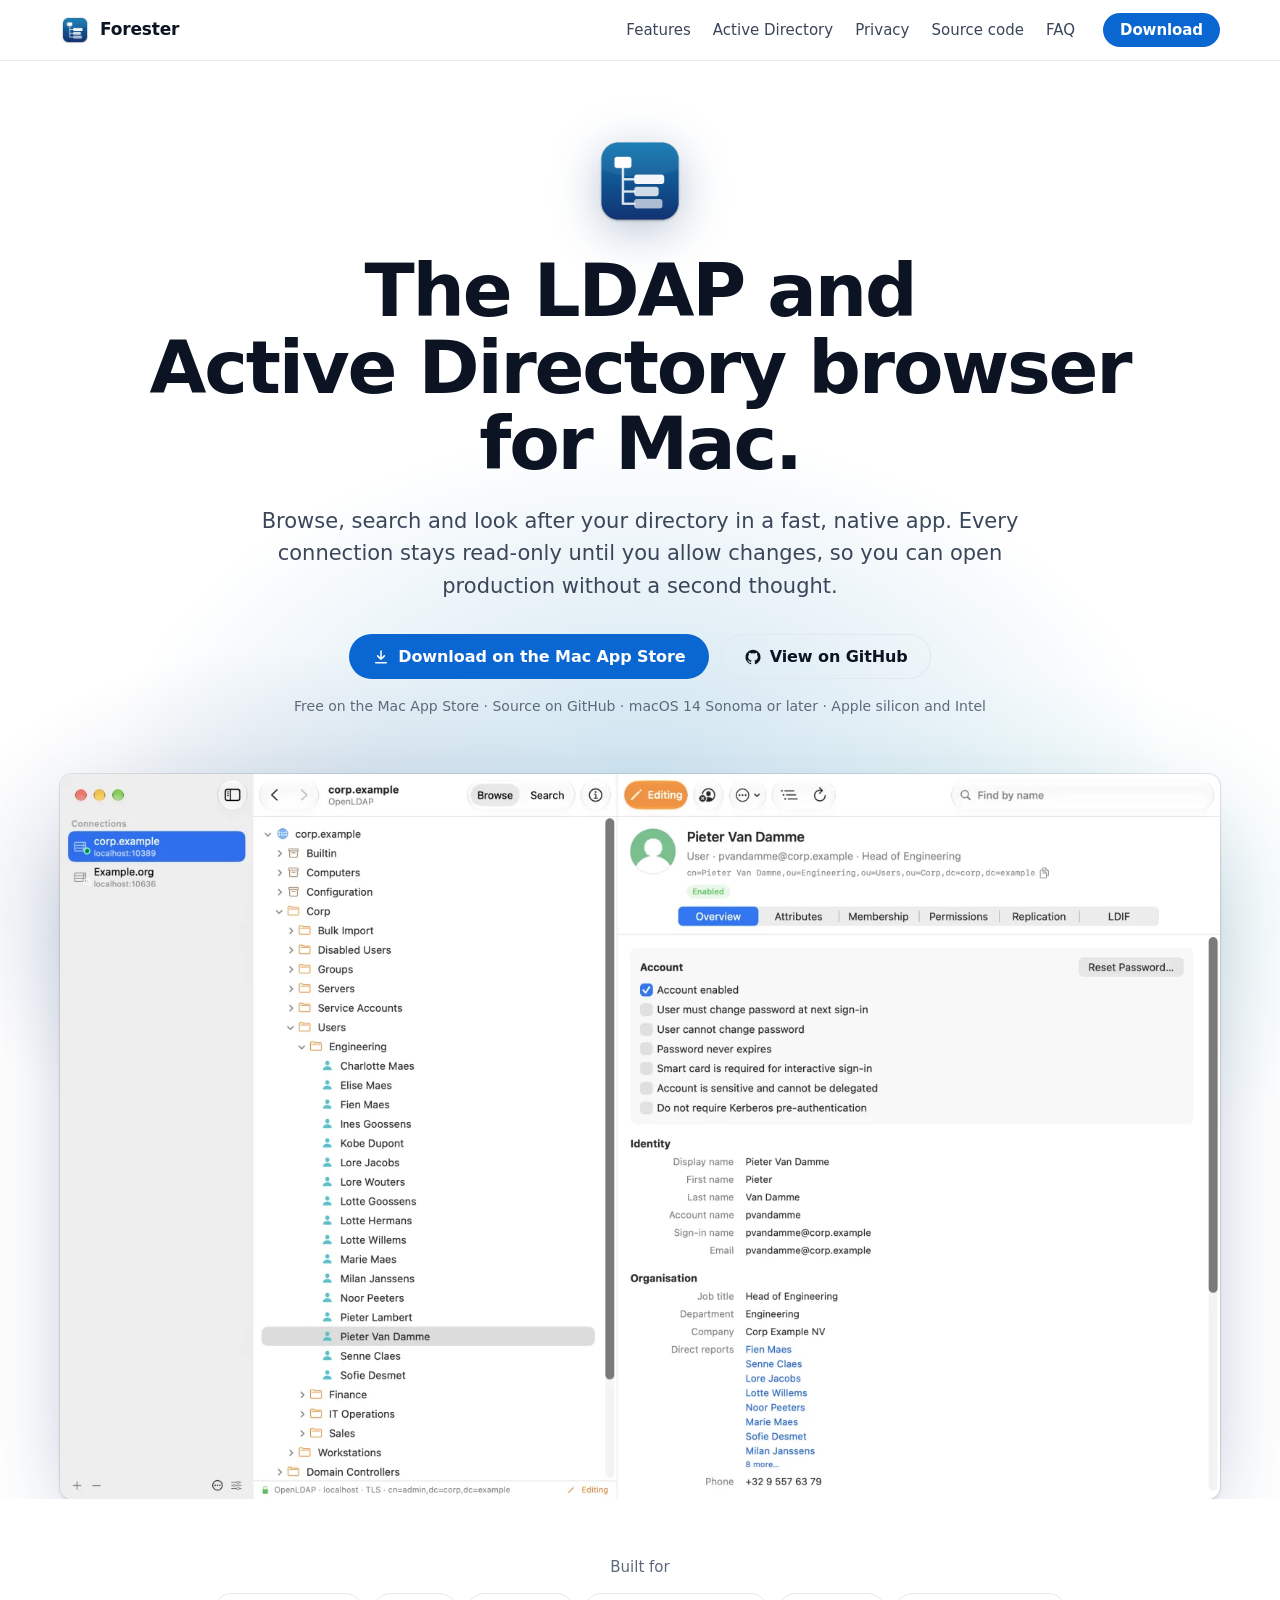
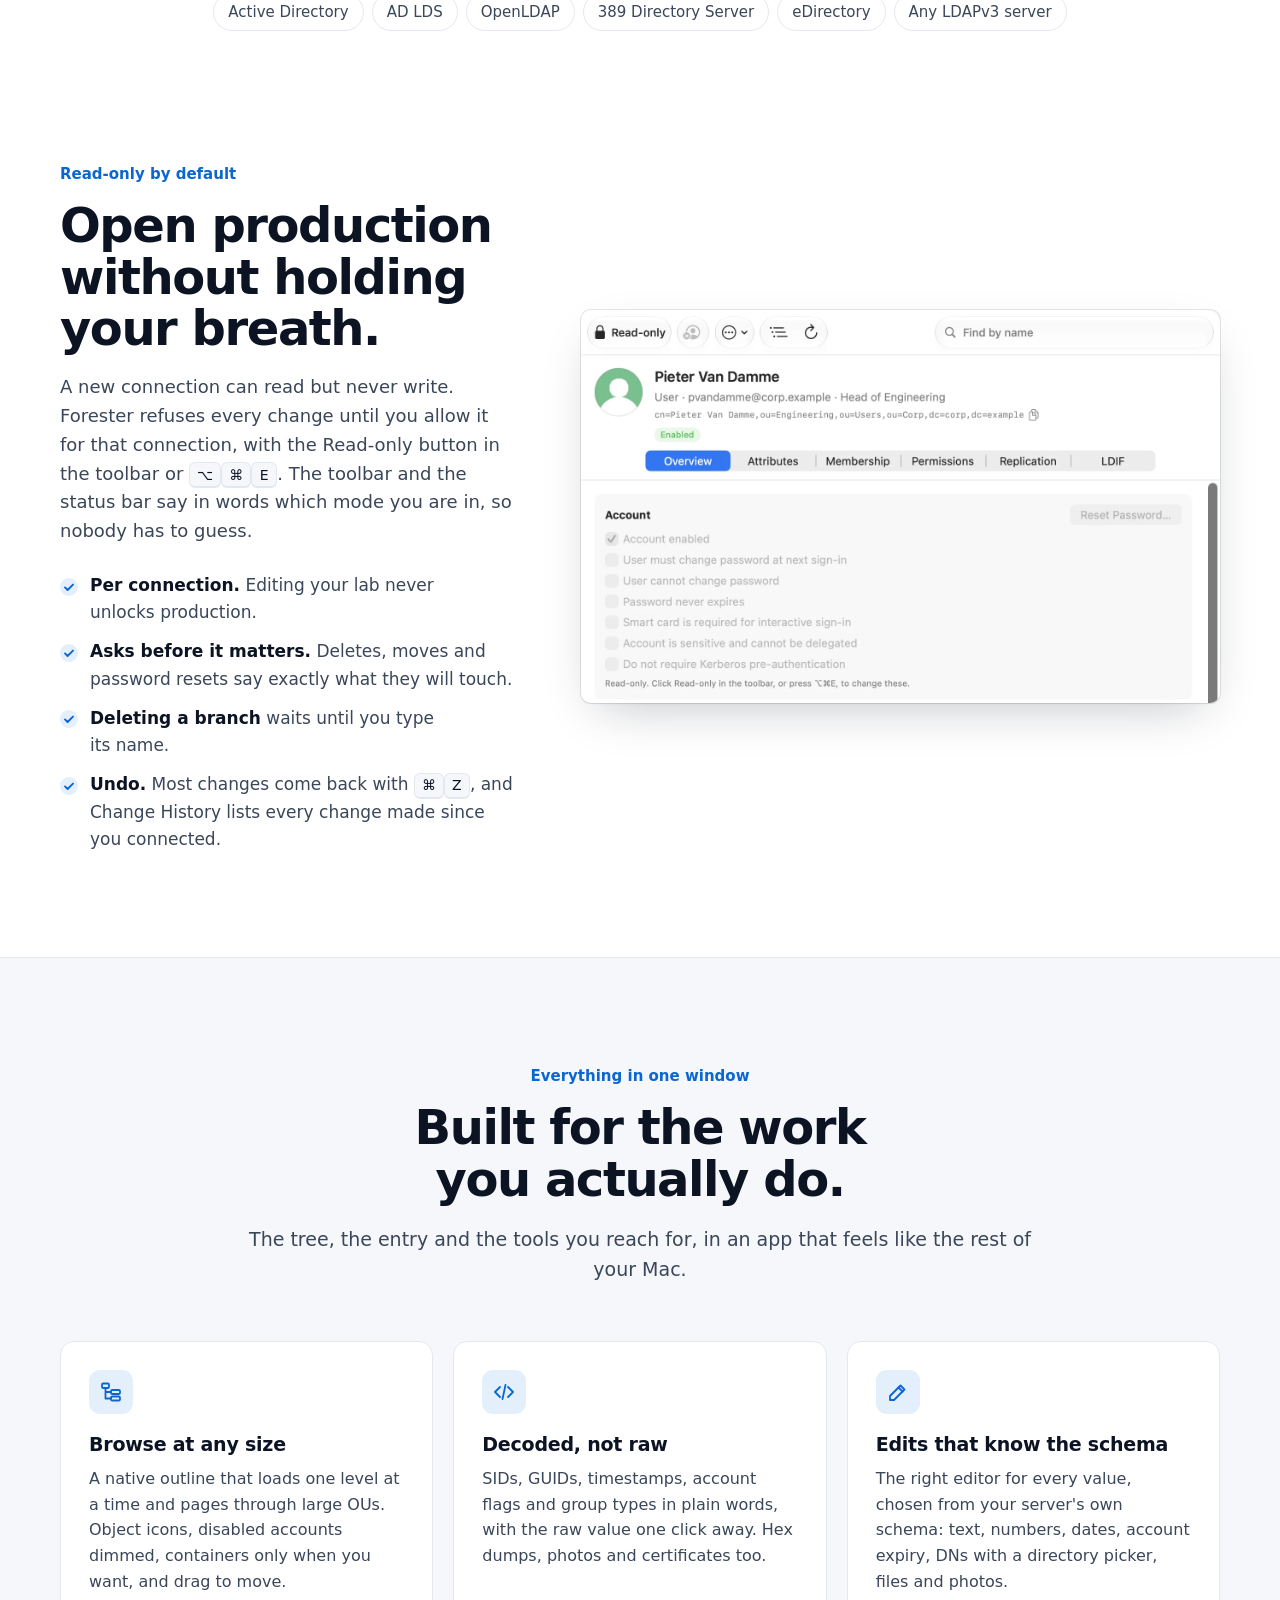
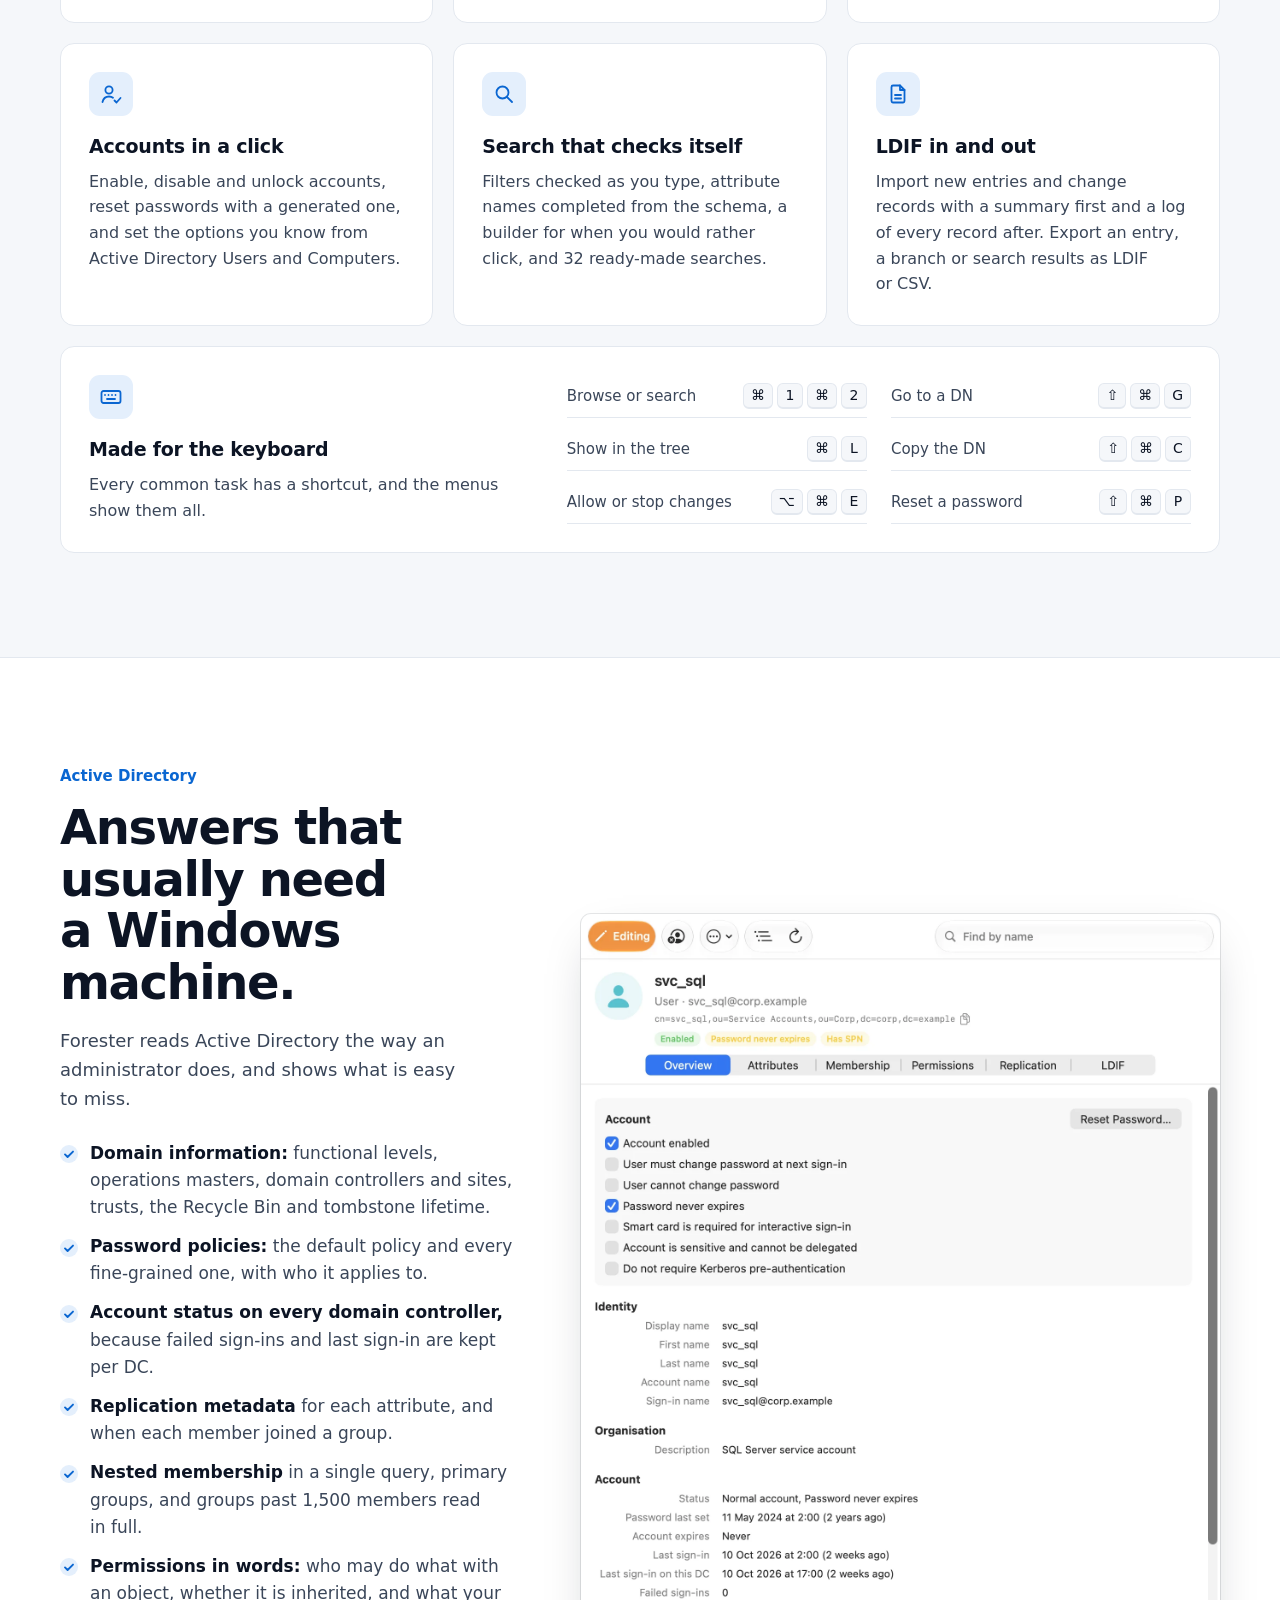
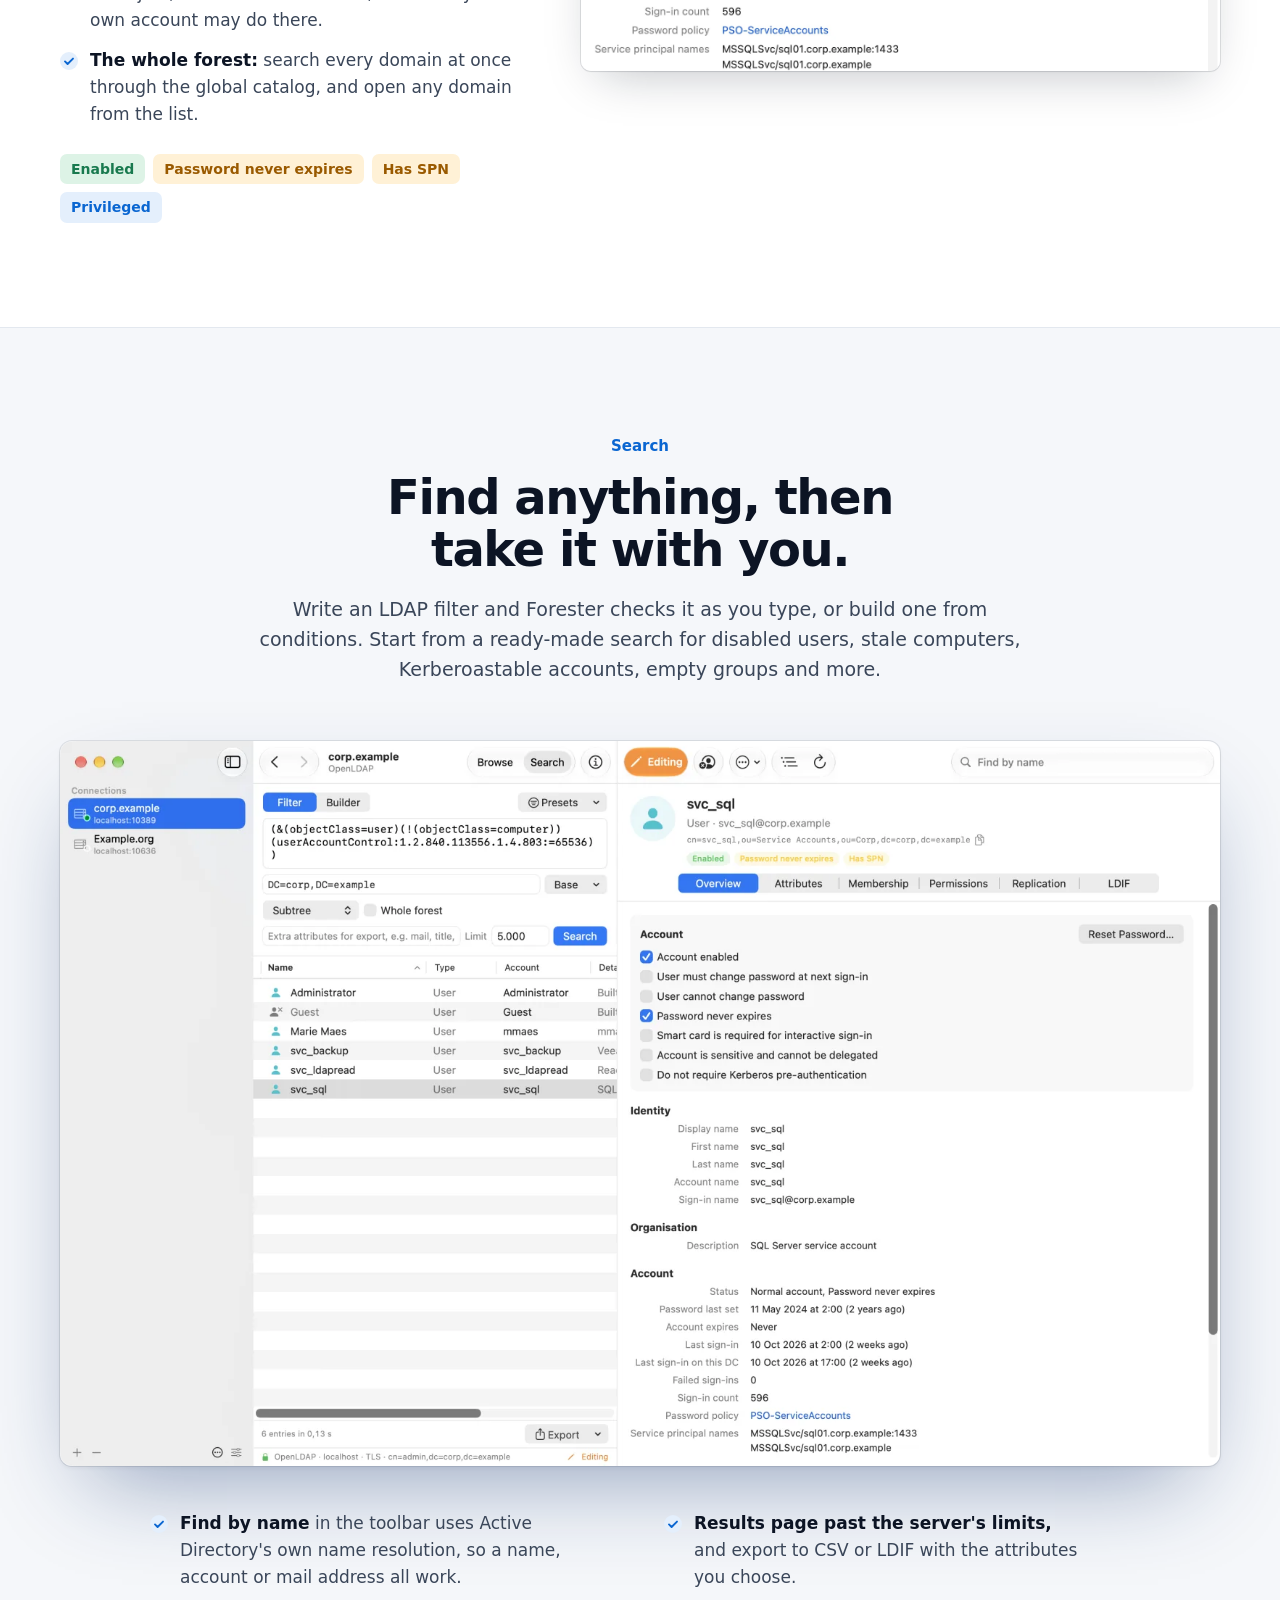
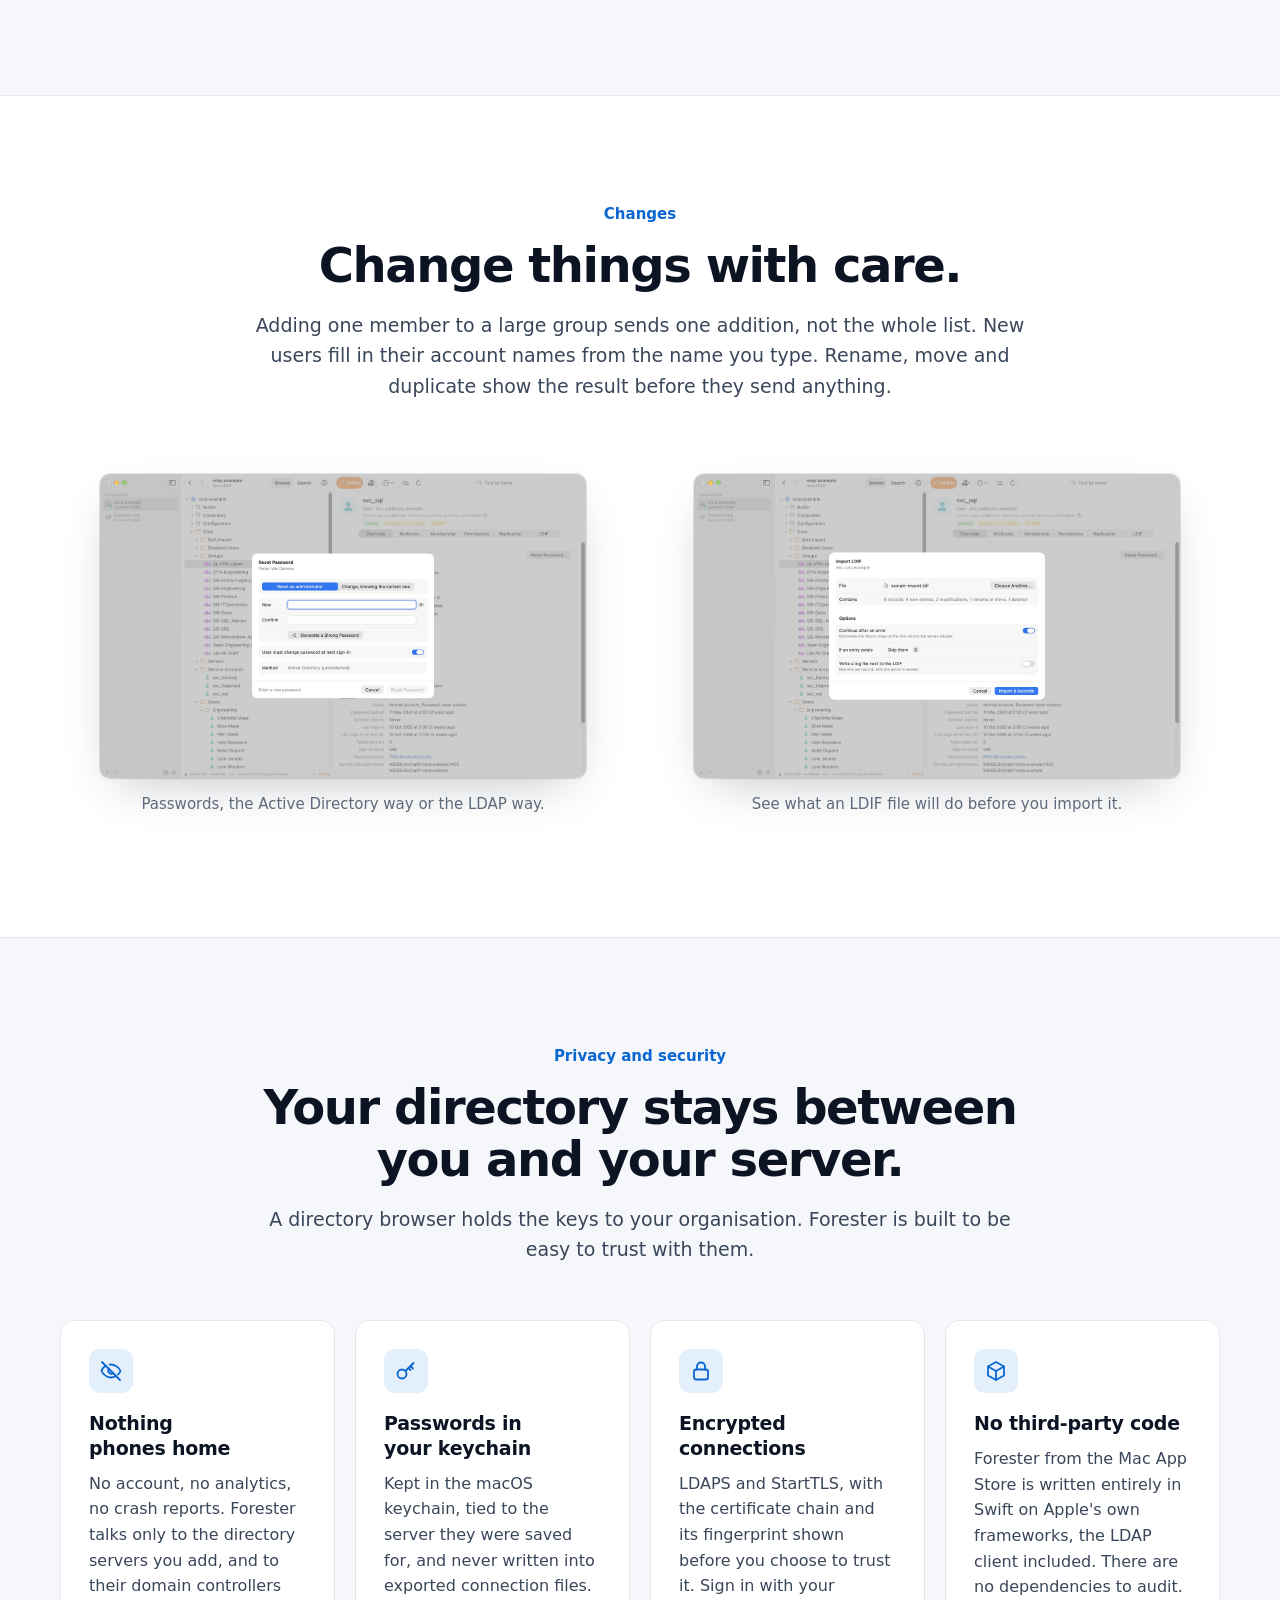
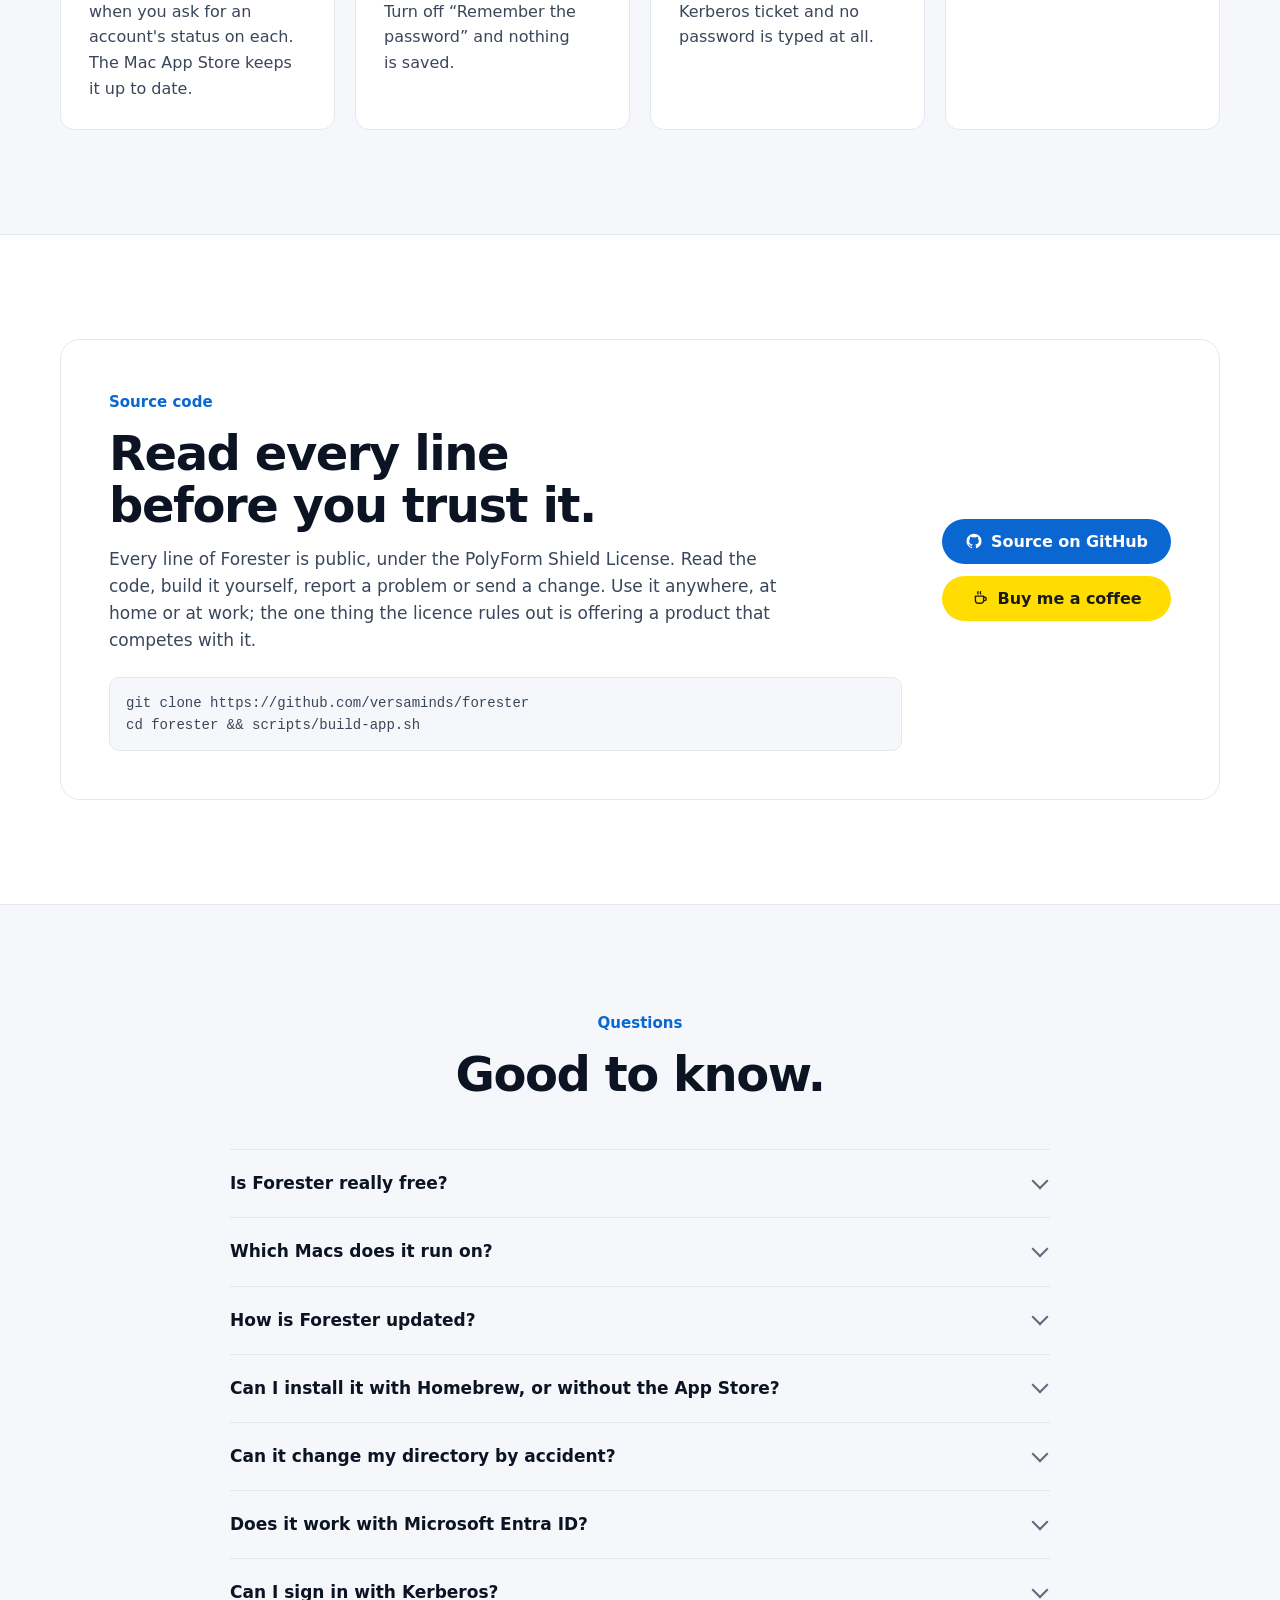
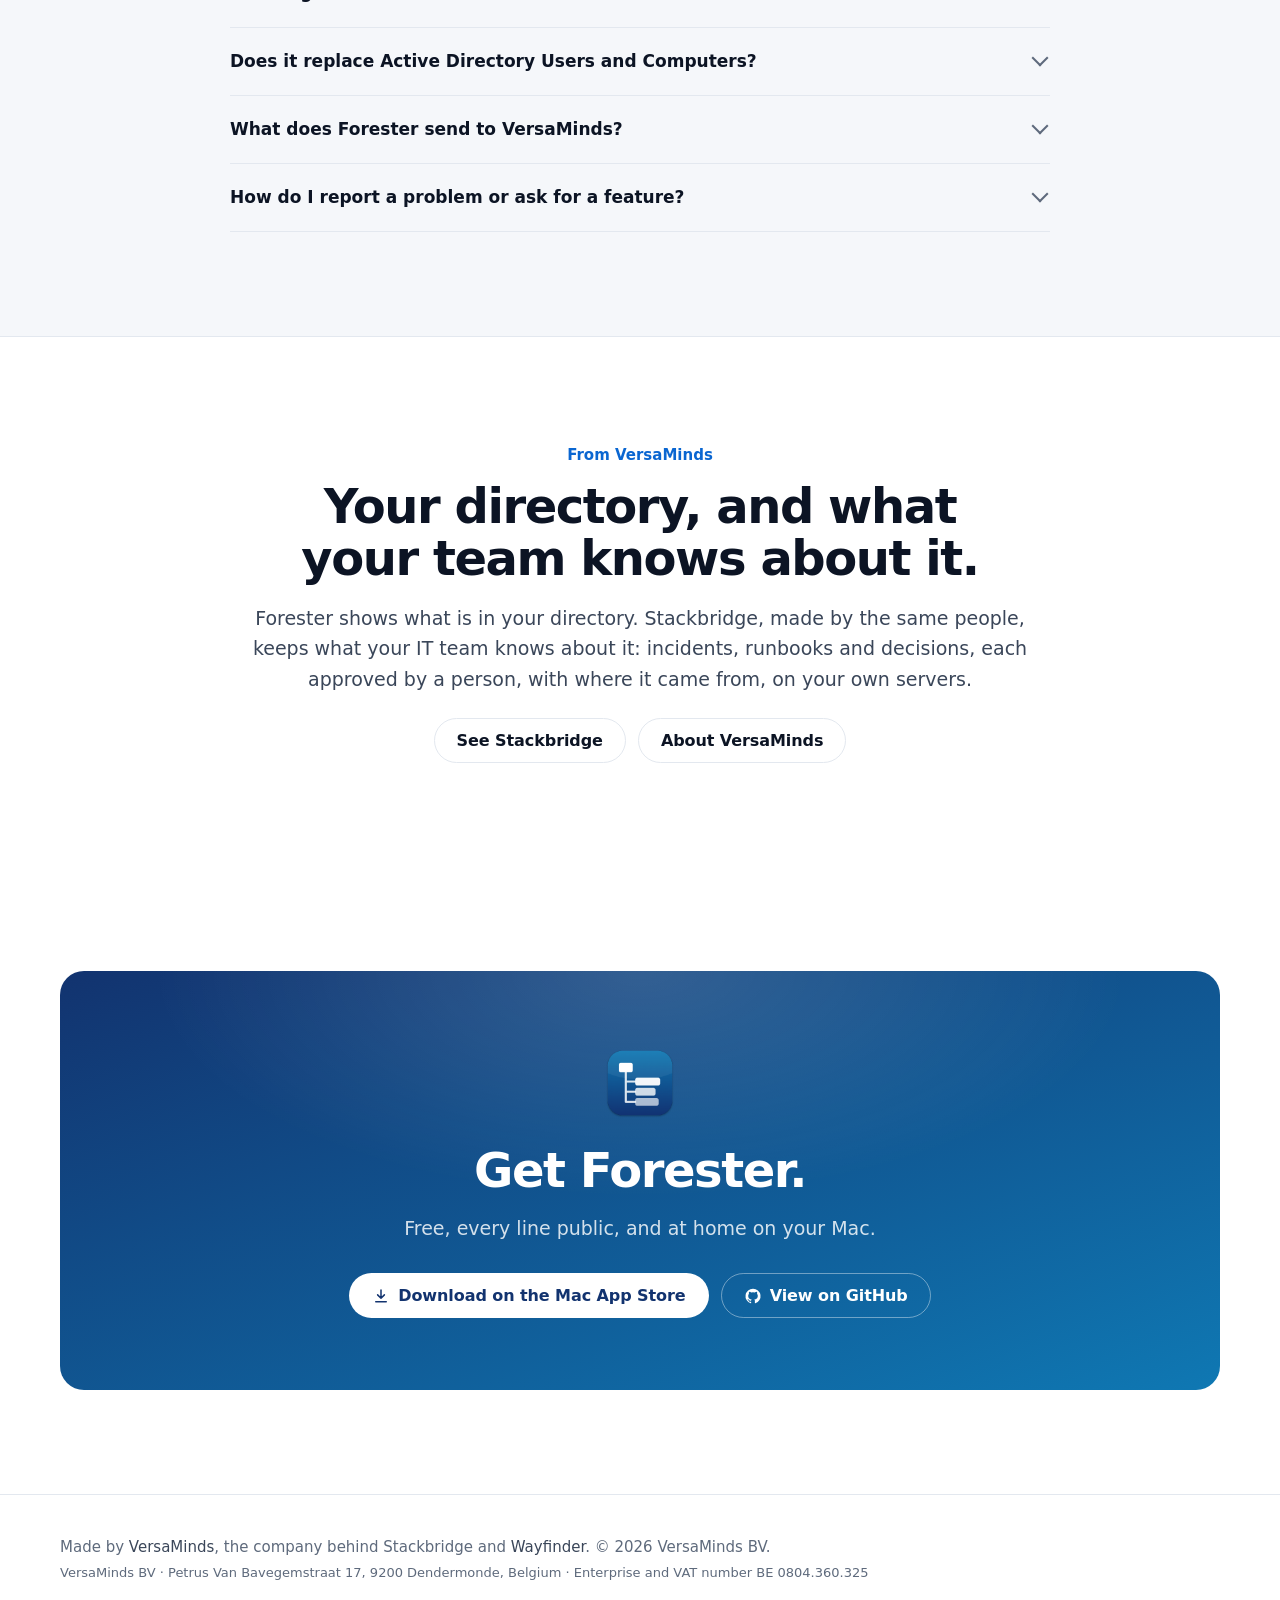
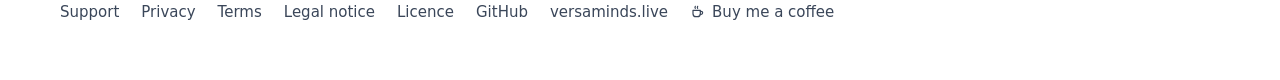
==== commit 7417c390: "Install through Homebrew, said everywhere, and the release script's last step fixed zsh read ":F" af" ====
--- a/site/index.html
+++ b/site/index.html
@@ -330,6 +330,10 @@
         <p>Through the Mac App Store, like your other apps. Turn on automatic updates in the App Store's settings and each new version arrives by itself.</p>
       </details>
       <details>
+        <summary>Can I install it with Homebrew, or without the App Store?</summary>
+        <p>Yes. The same app is a signed, notarized download on <a href="https://github.com/versaminds/forester/releases/latest">GitHub</a>, which updates itself. With Homebrew, trust VersaMinds' tap once with <code>brew trust versaminds/tap</code>, then run <code>brew install --cask versaminds/tap/forester</code>.</p>
+      </details>
+      <details>
         <summary>Can it change my directory by accident?</summary>
         <p>No. A new connection is read-only, and Forester refuses every change until you allow changes for that connection. You can make it read-only again at any time.</p>
       </details>
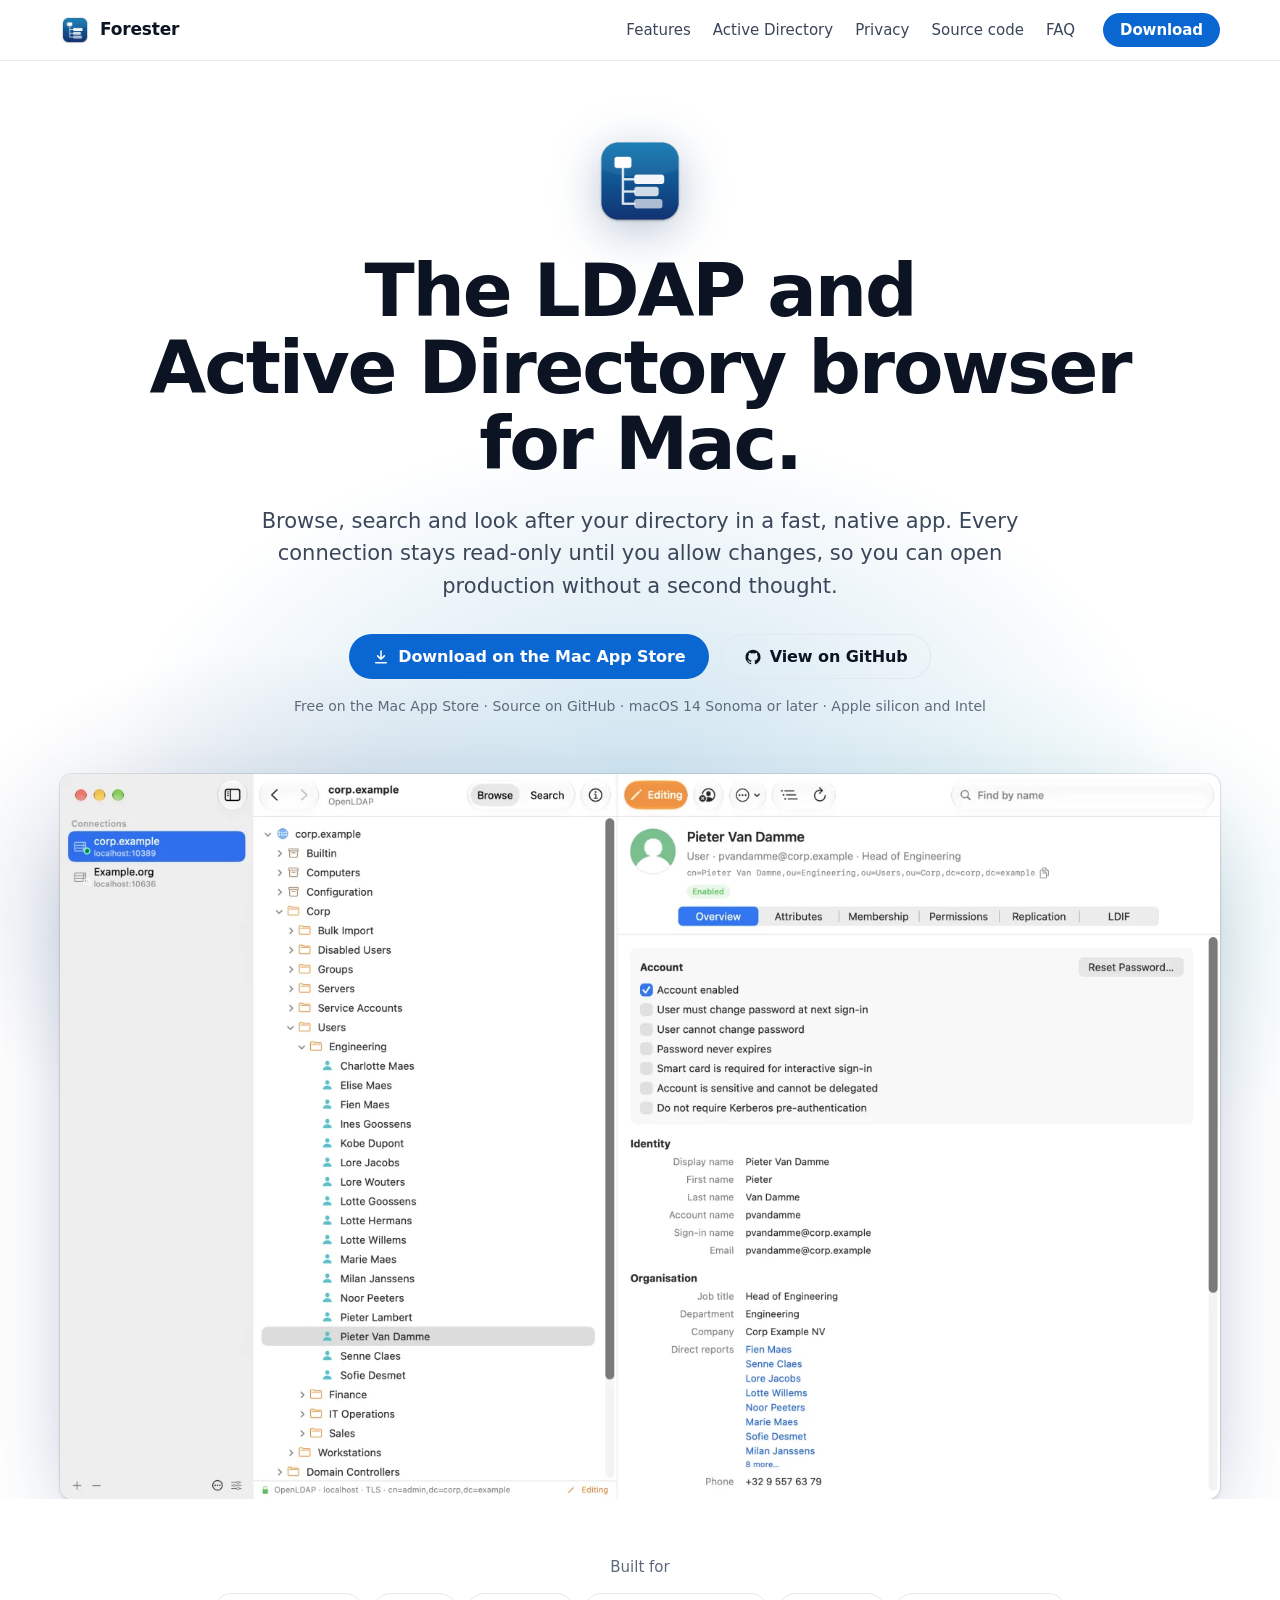
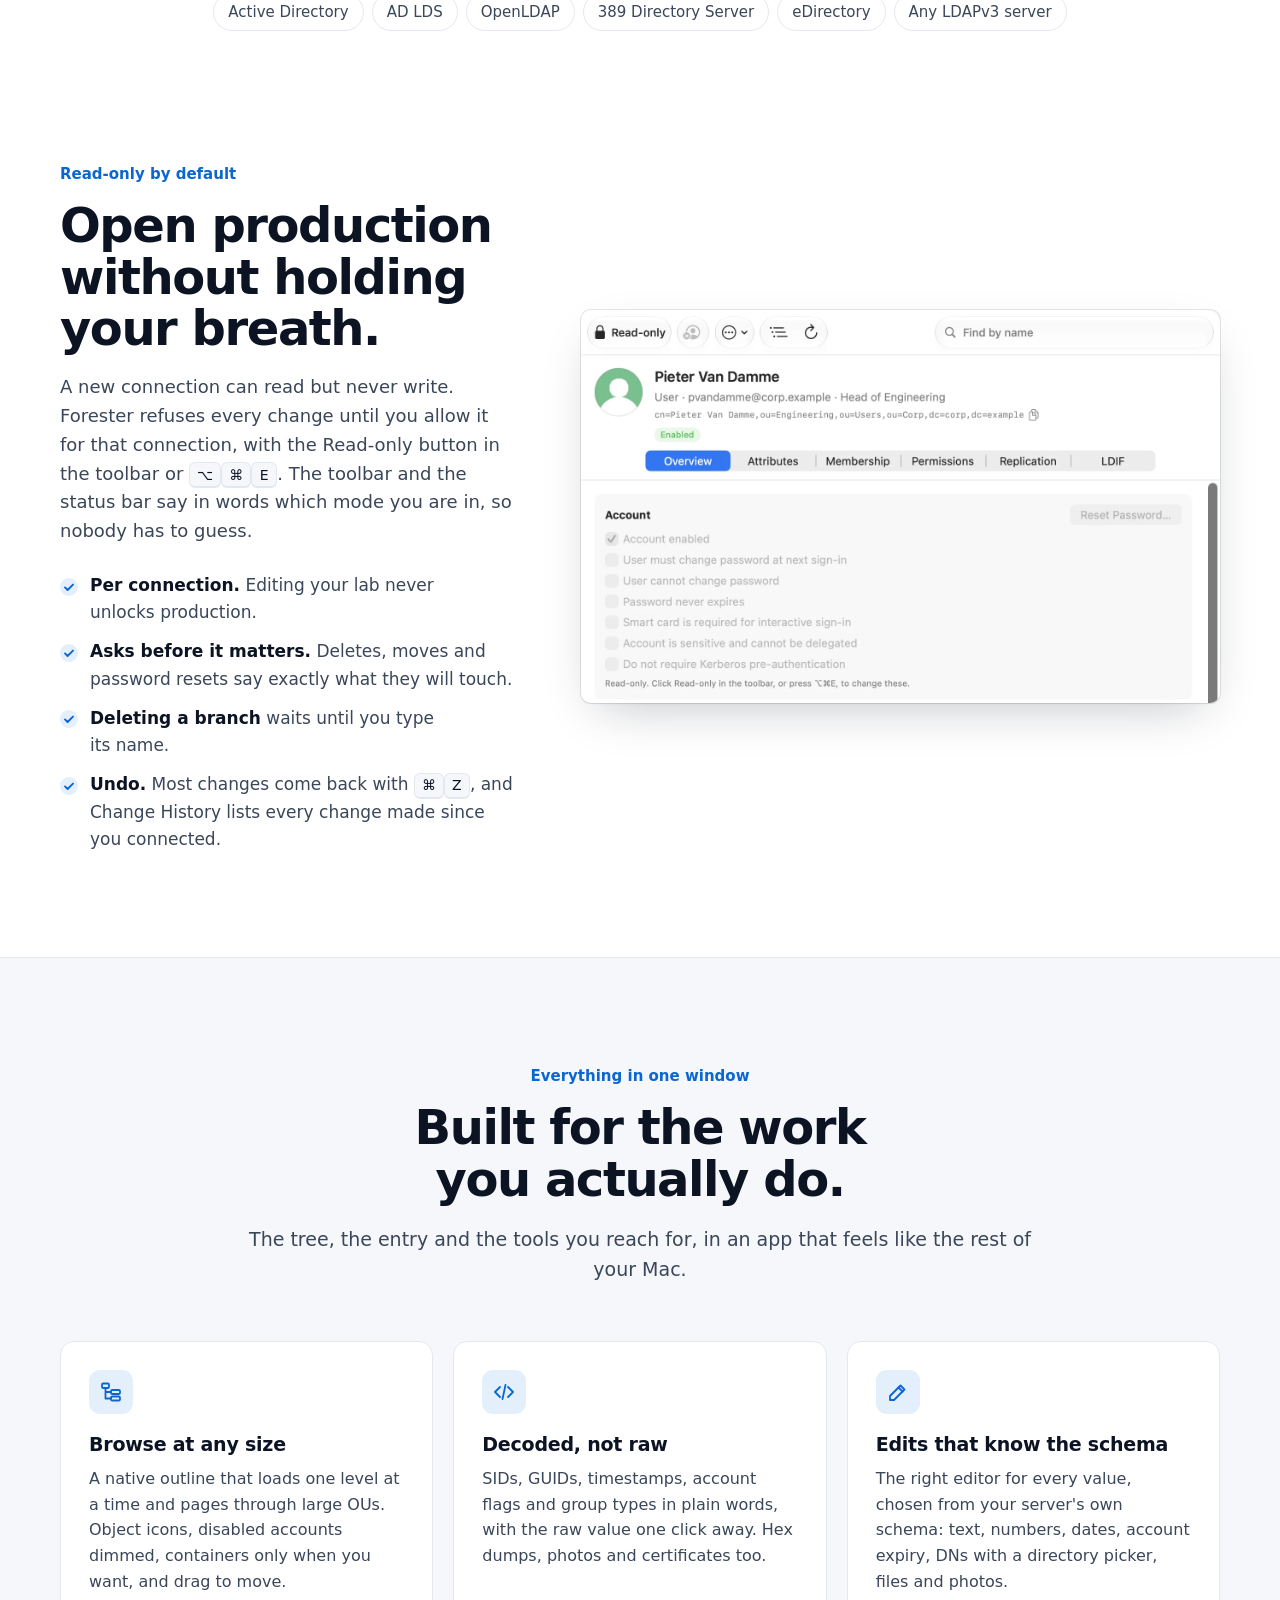
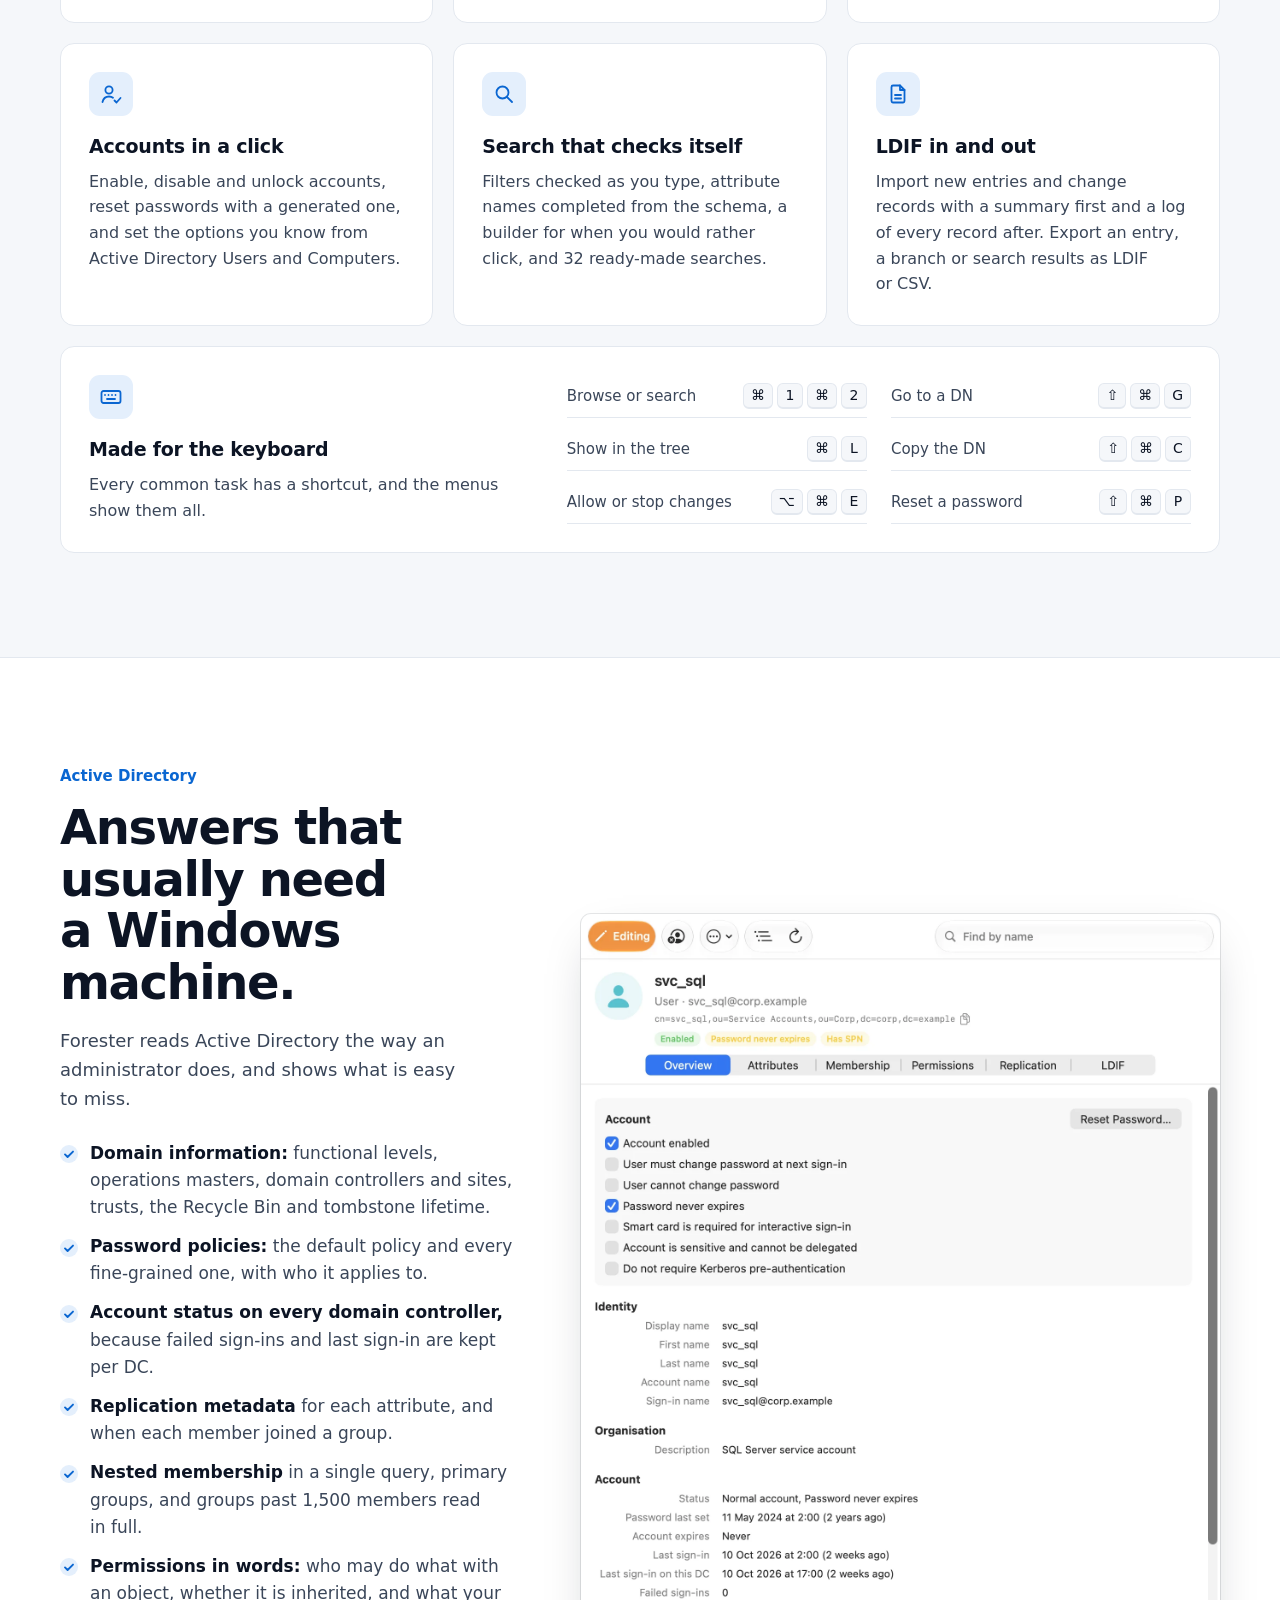
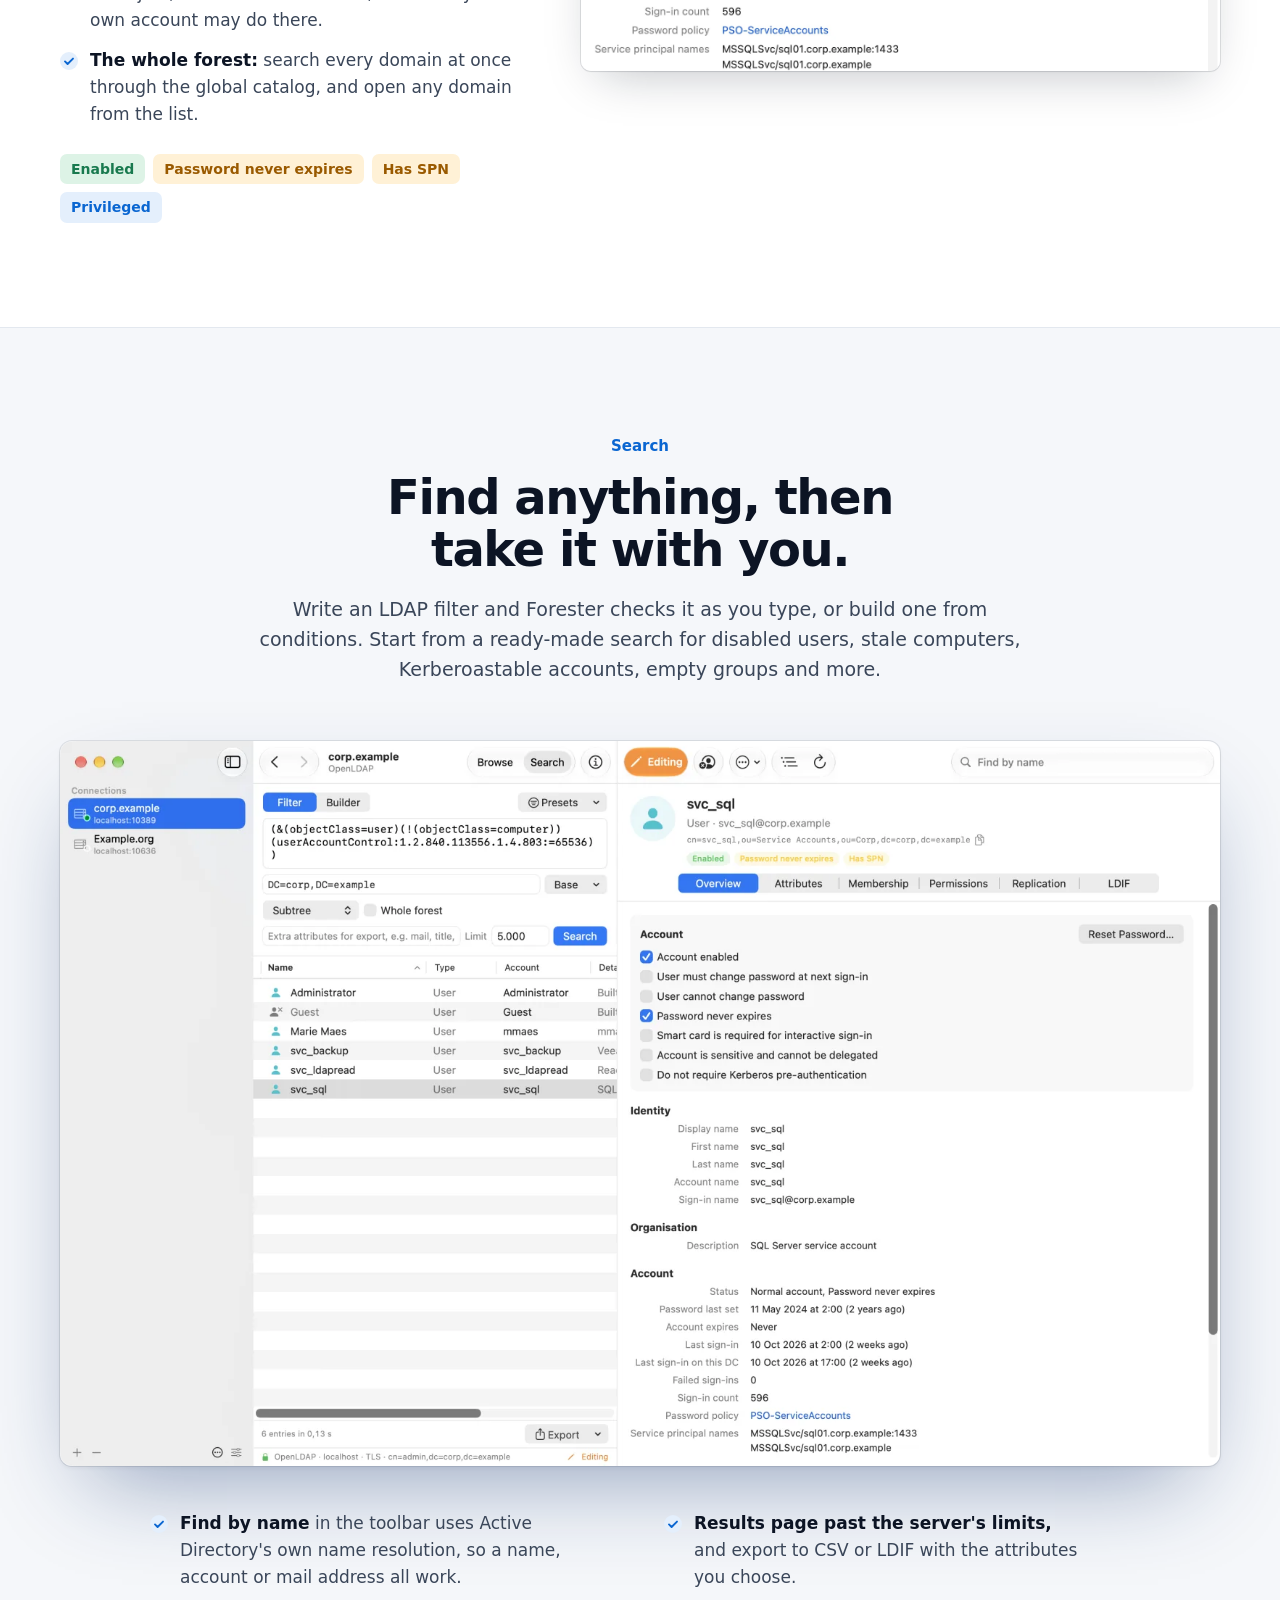
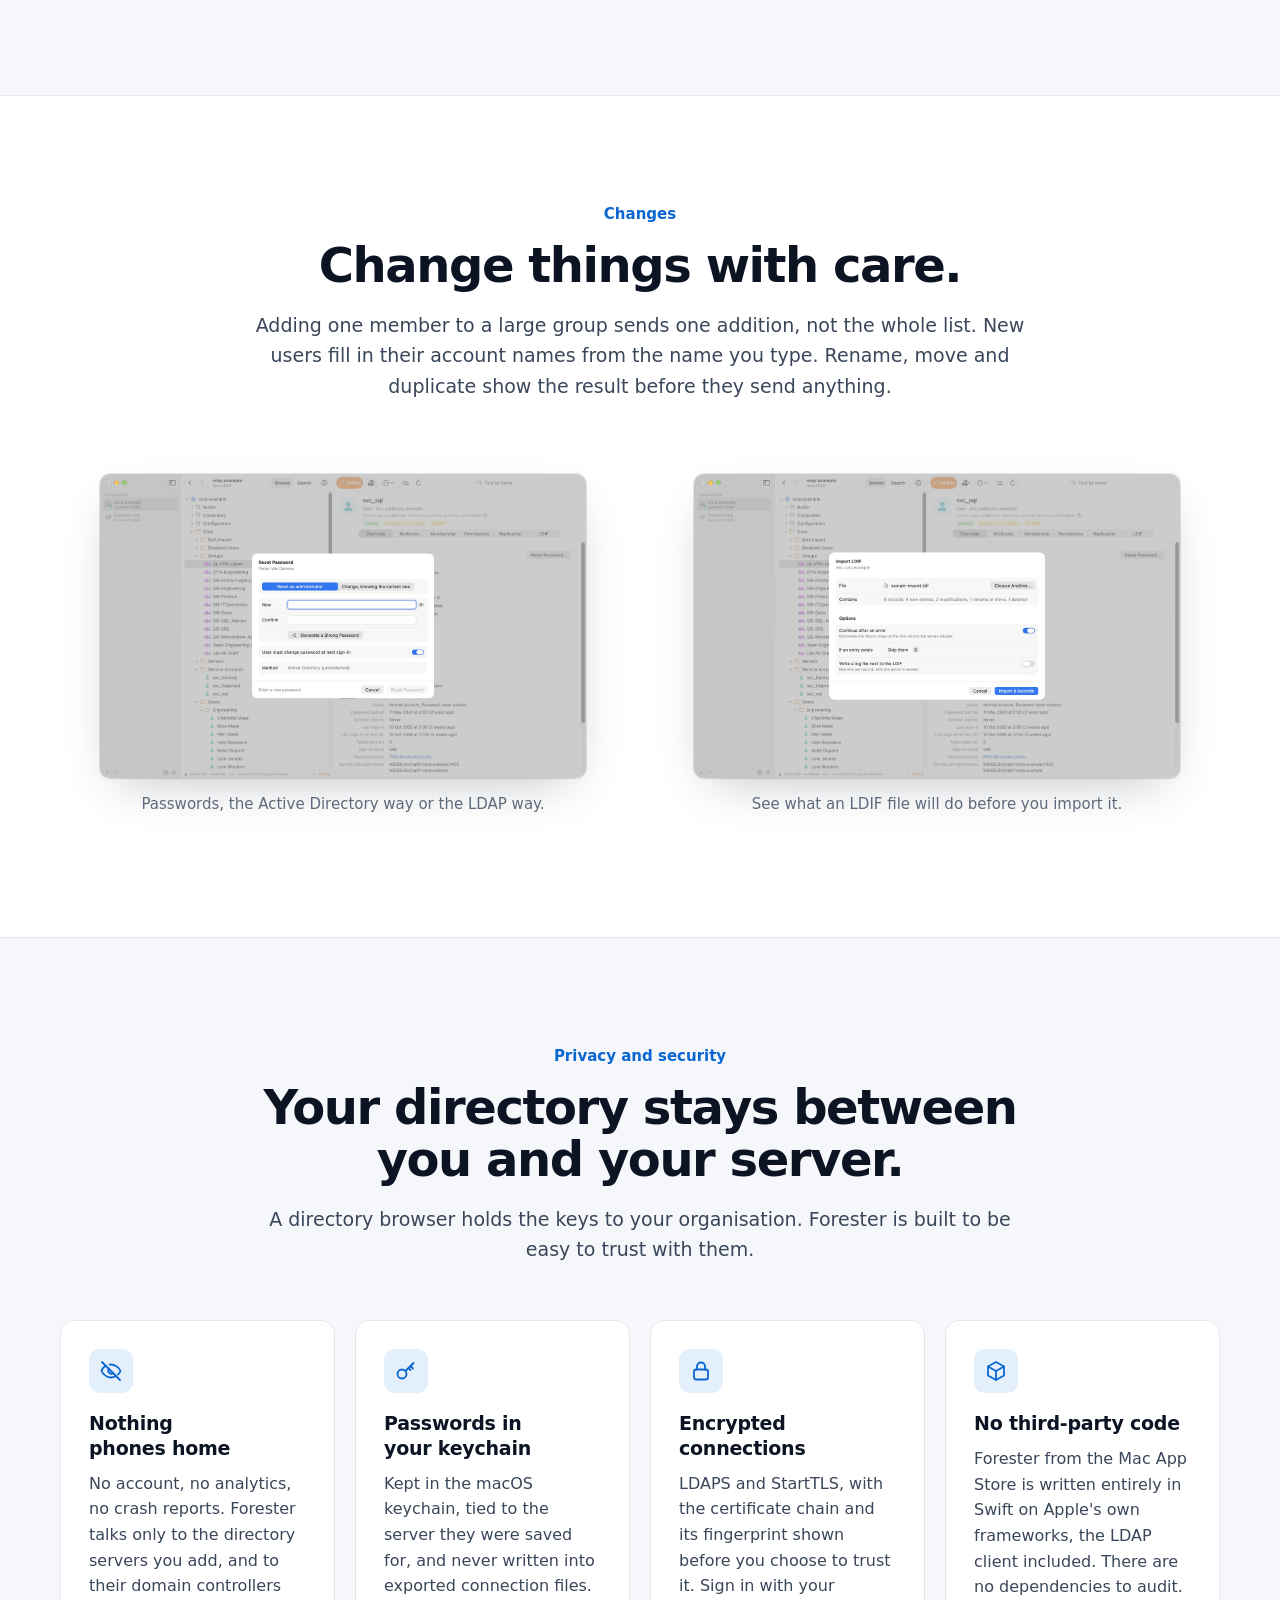
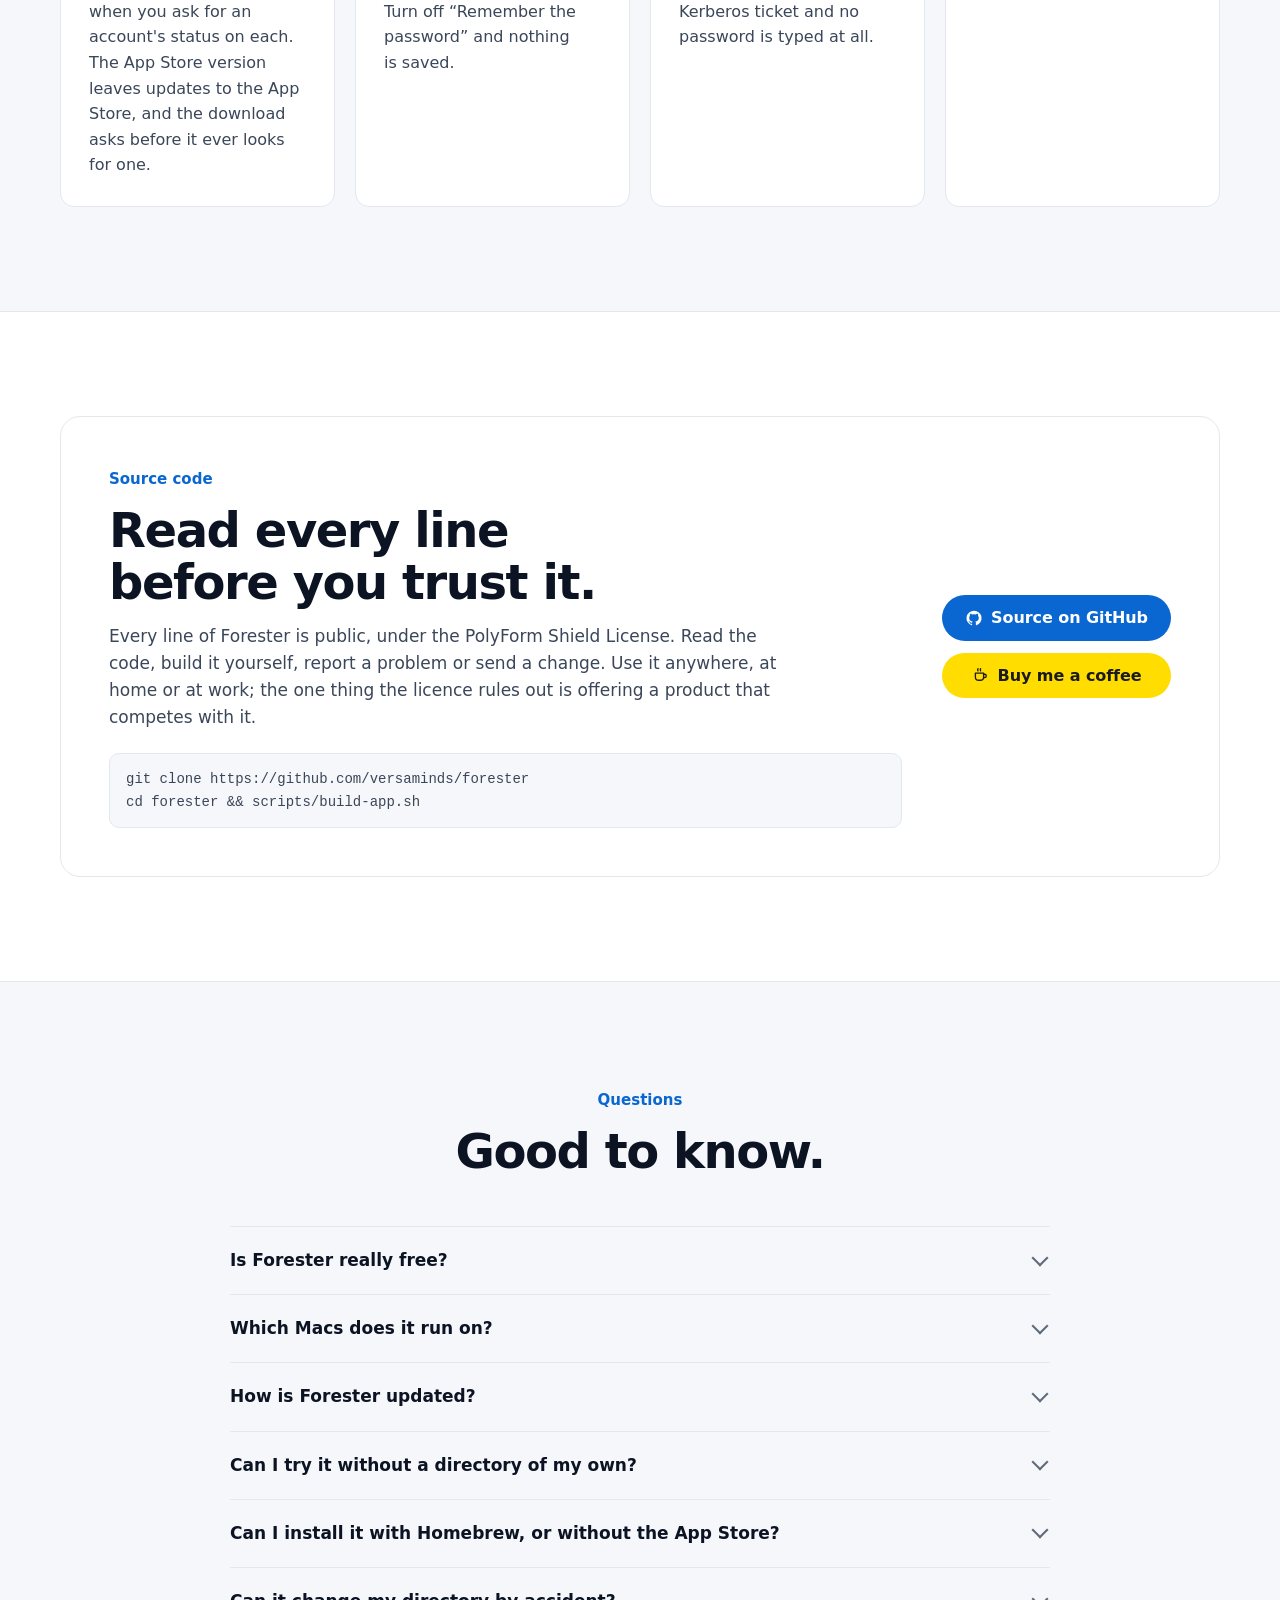
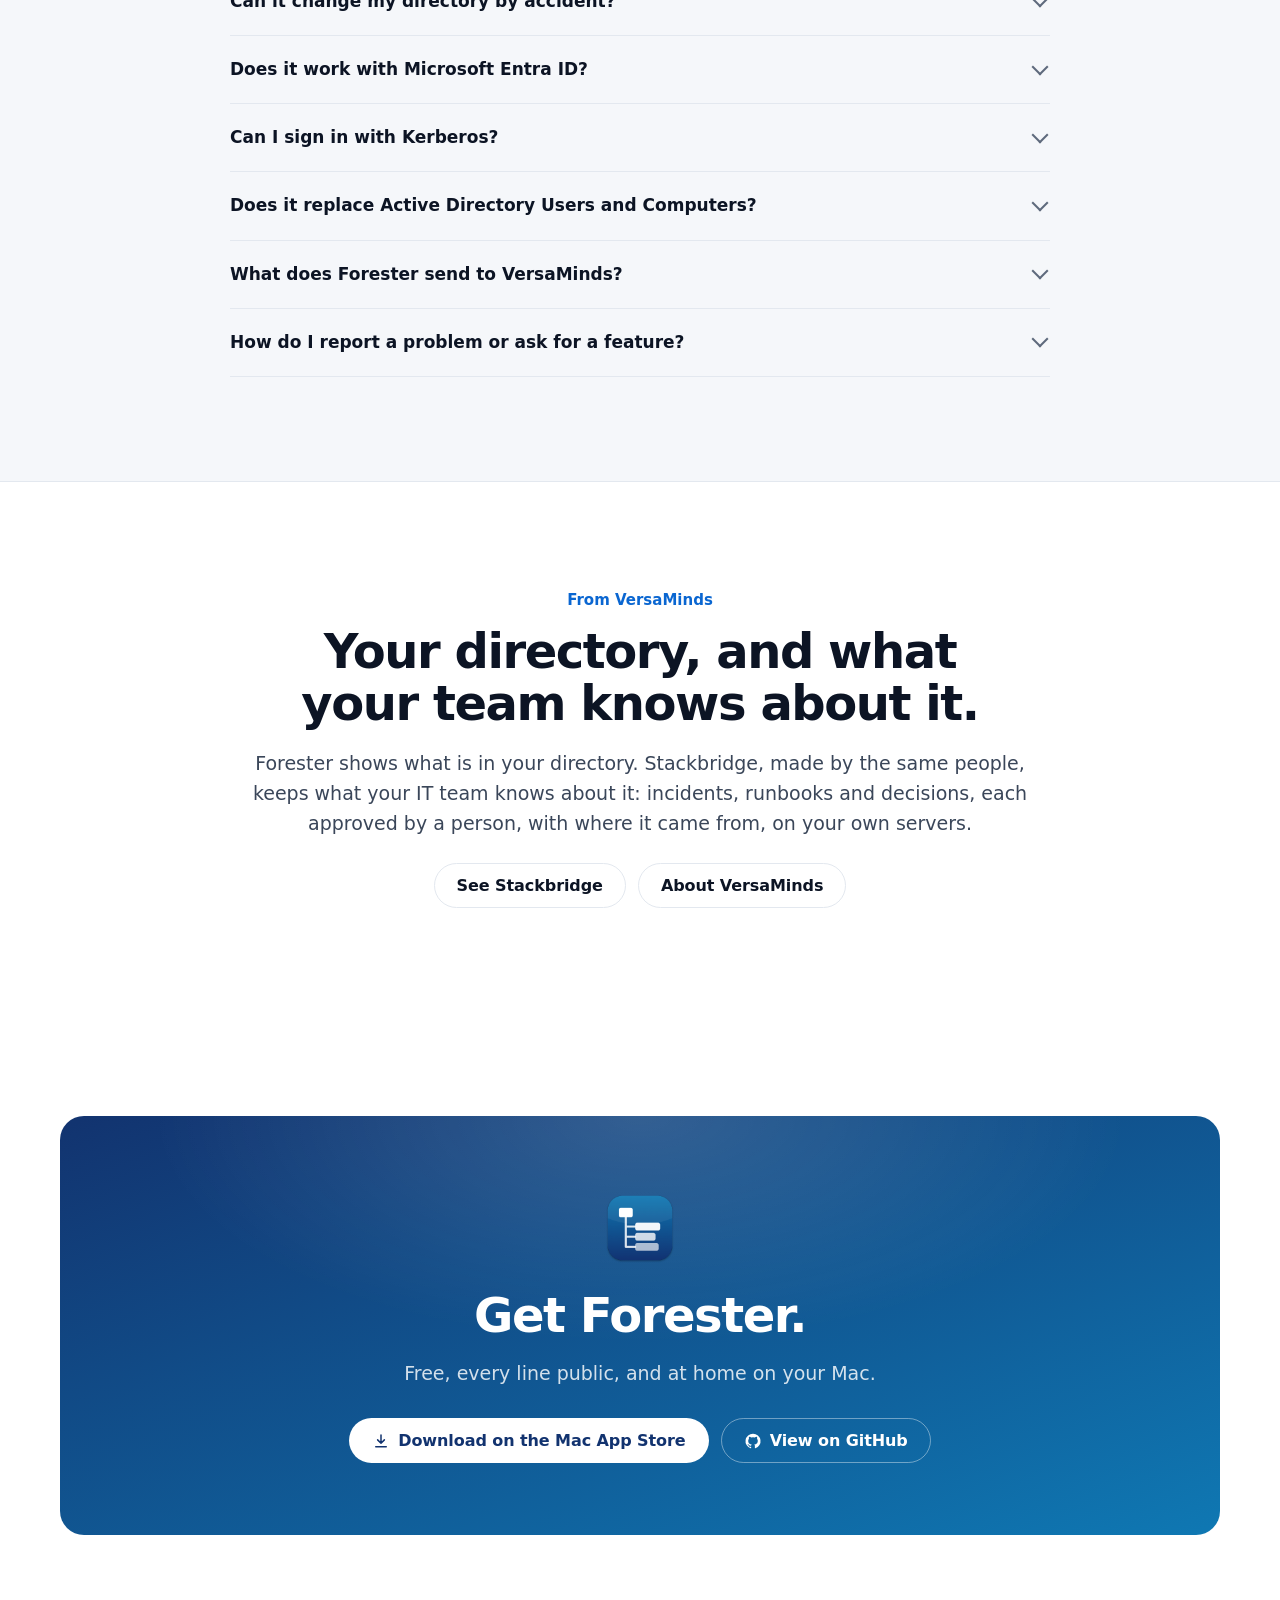
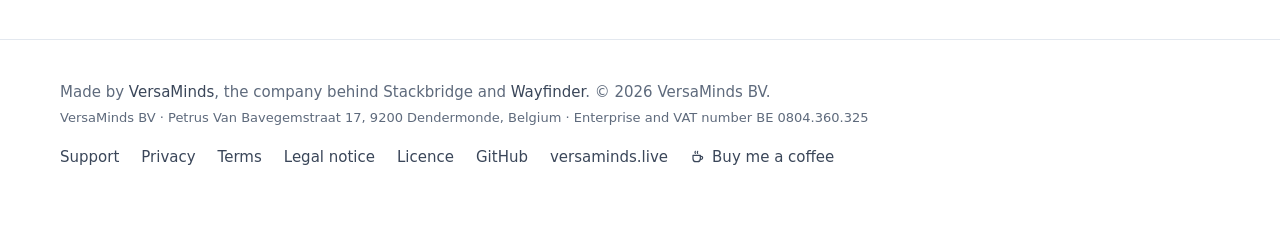
==== commit 7b85da93: "Undo belongs to the window it was made in, a refused Undo stays, and less waiting on big files and s" ====
--- a/site/index.html
+++ b/site/index.html
@@ -271,7 +271,7 @@
       <div class="card">
         <div class="icon"><svg aria-hidden="true"><use href="#i-eye-off"/></svg></div>
         <h3>Nothing phones home</h3>
-        <p>No account, no analytics, no crash reports. Forester talks only to the directory servers you add, and to their domain controllers when you ask for an account's status on each. The Mac App Store keeps it up to date.</p>
+        <p>No account, no analytics, no crash reports. Forester talks only to the directory servers you add, and to their domain controllers when you ask for an account's status on each. The App Store version leaves updates to the App Store, and the download asks before it ever looks for one.</p>
       </div>
       <div class="card">
         <div class="icon"><svg aria-hidden="true"><use href="#i-key"/></svg></div>
@@ -327,7 +327,11 @@
       </details>
       <details>
         <summary>How is Forester updated?</summary>
-        <p>Through the Mac App Store, like your other apps. Turn on automatic updates in the App Store's settings and each new version arrives by itself.</p>
+        <p>From the Mac App Store, like your other apps: turn on automatic updates in the App Store's settings and each new version arrives by itself. The download from GitHub updates itself once you allow it, and with Homebrew <code>brew upgrade</code> works too.</p>
+      </details>
+      <details>
+        <summary>Can I try it without a directory of my own?</summary>
+        <p>Yes. Choose Try a Sample Directory in the empty window or the Help menu. Forester opens a public, read-only test directory that Forum Systems runs, without signing in, so you can look around before you point it at your own.</p>
       </details>
       <details>
         <summary>Can I install it with Homebrew, or without the App Store?</summary>
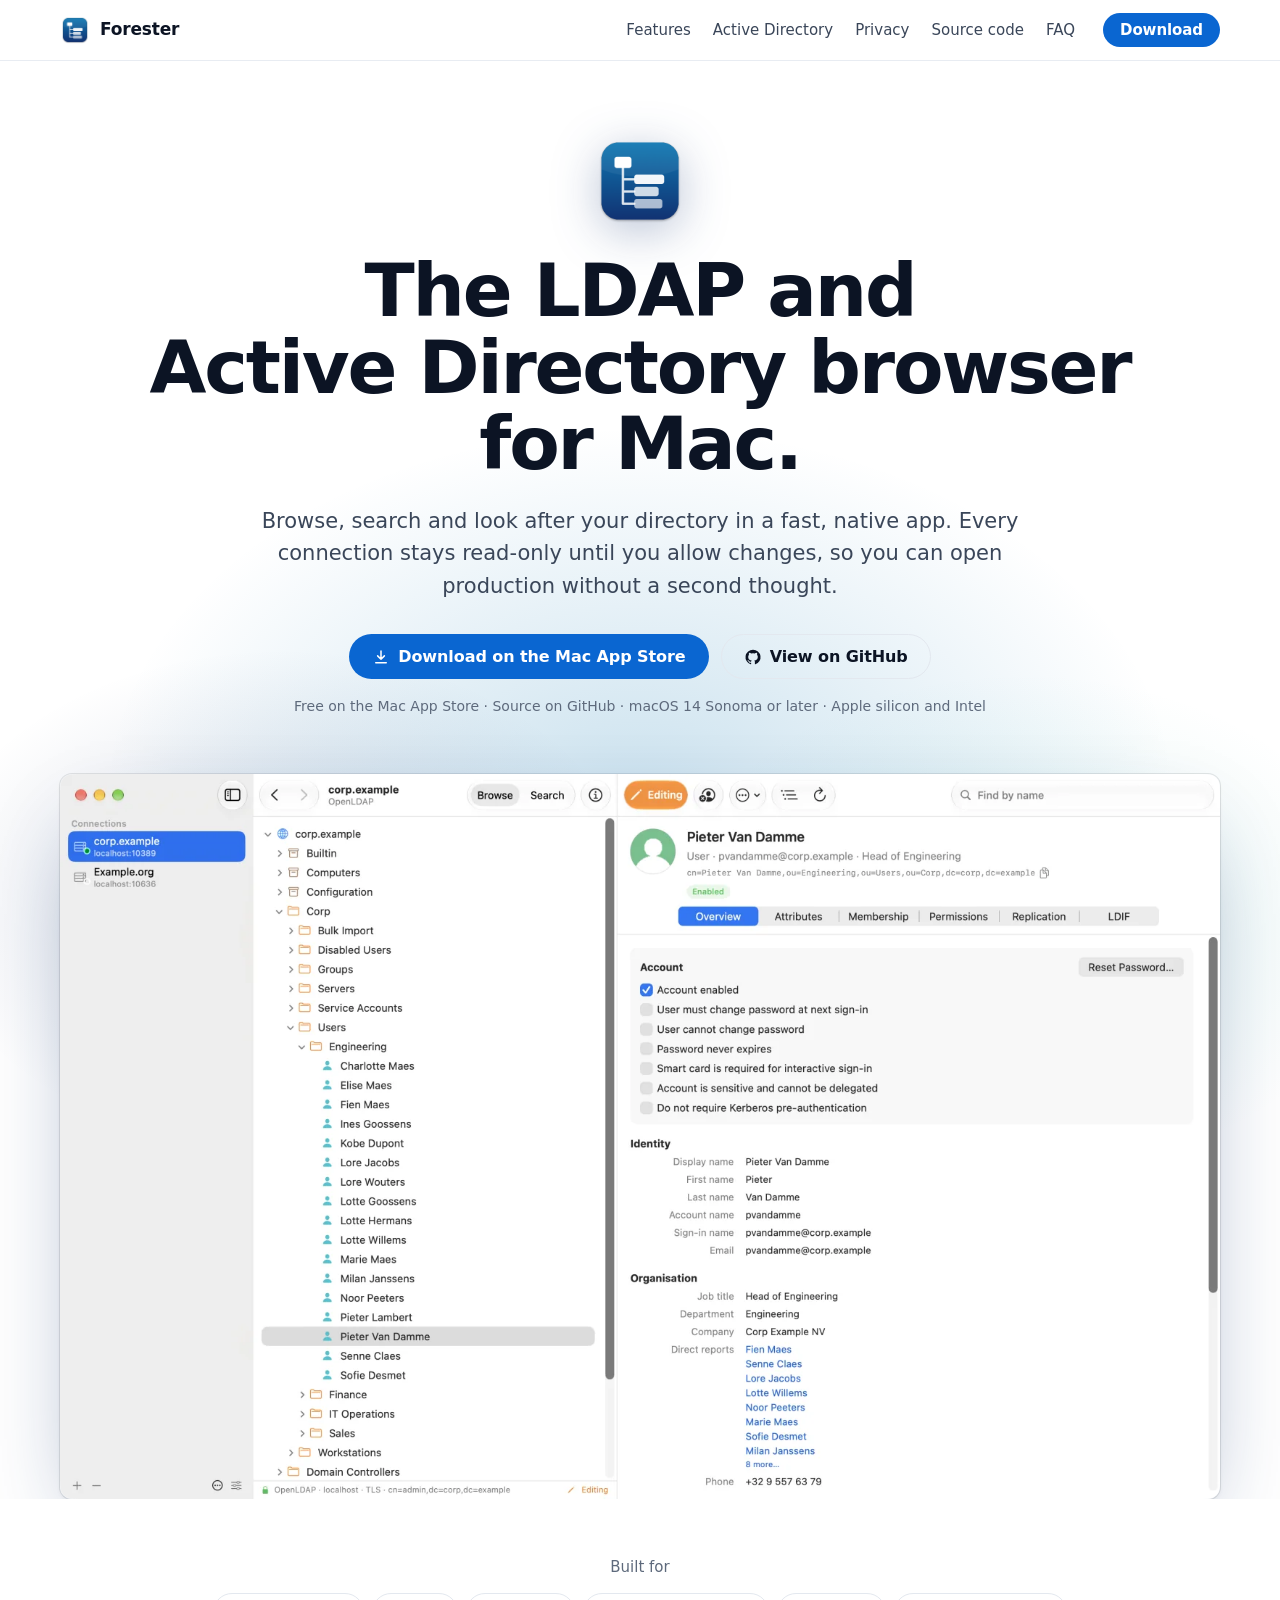
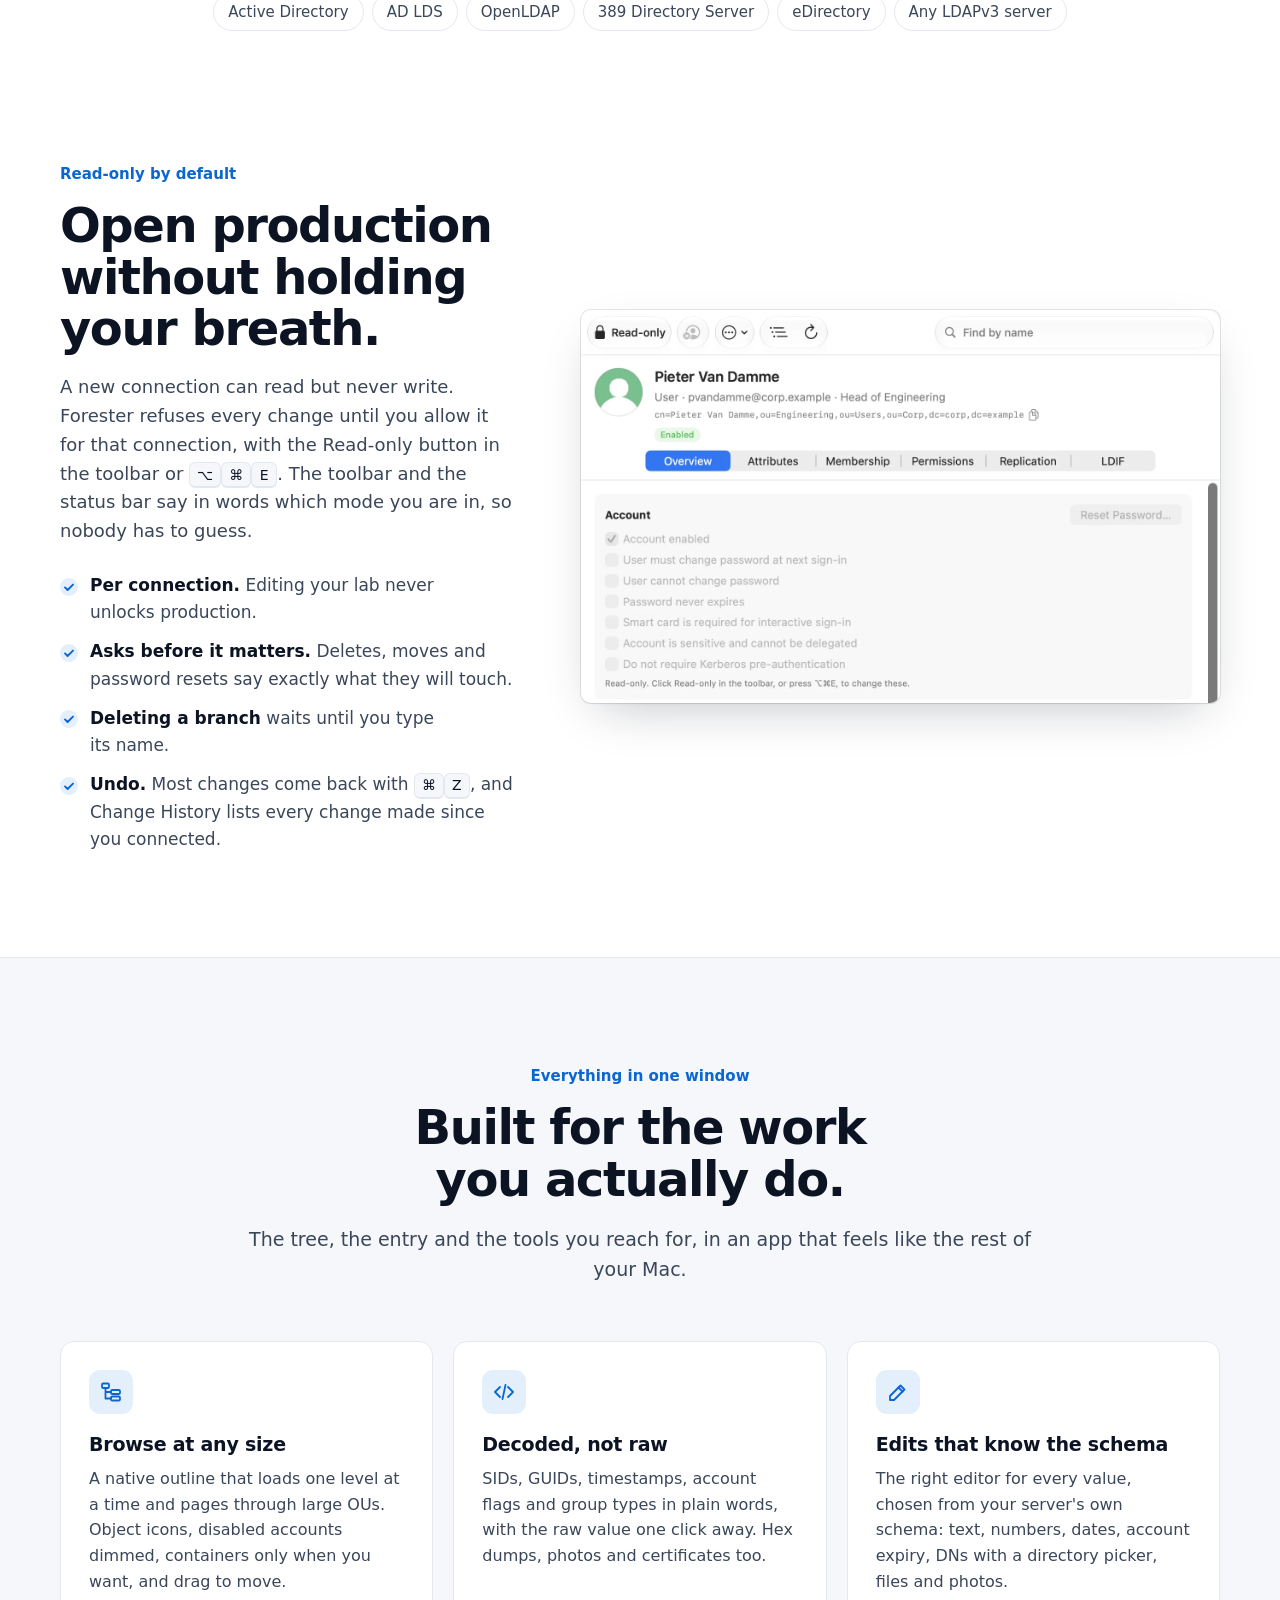
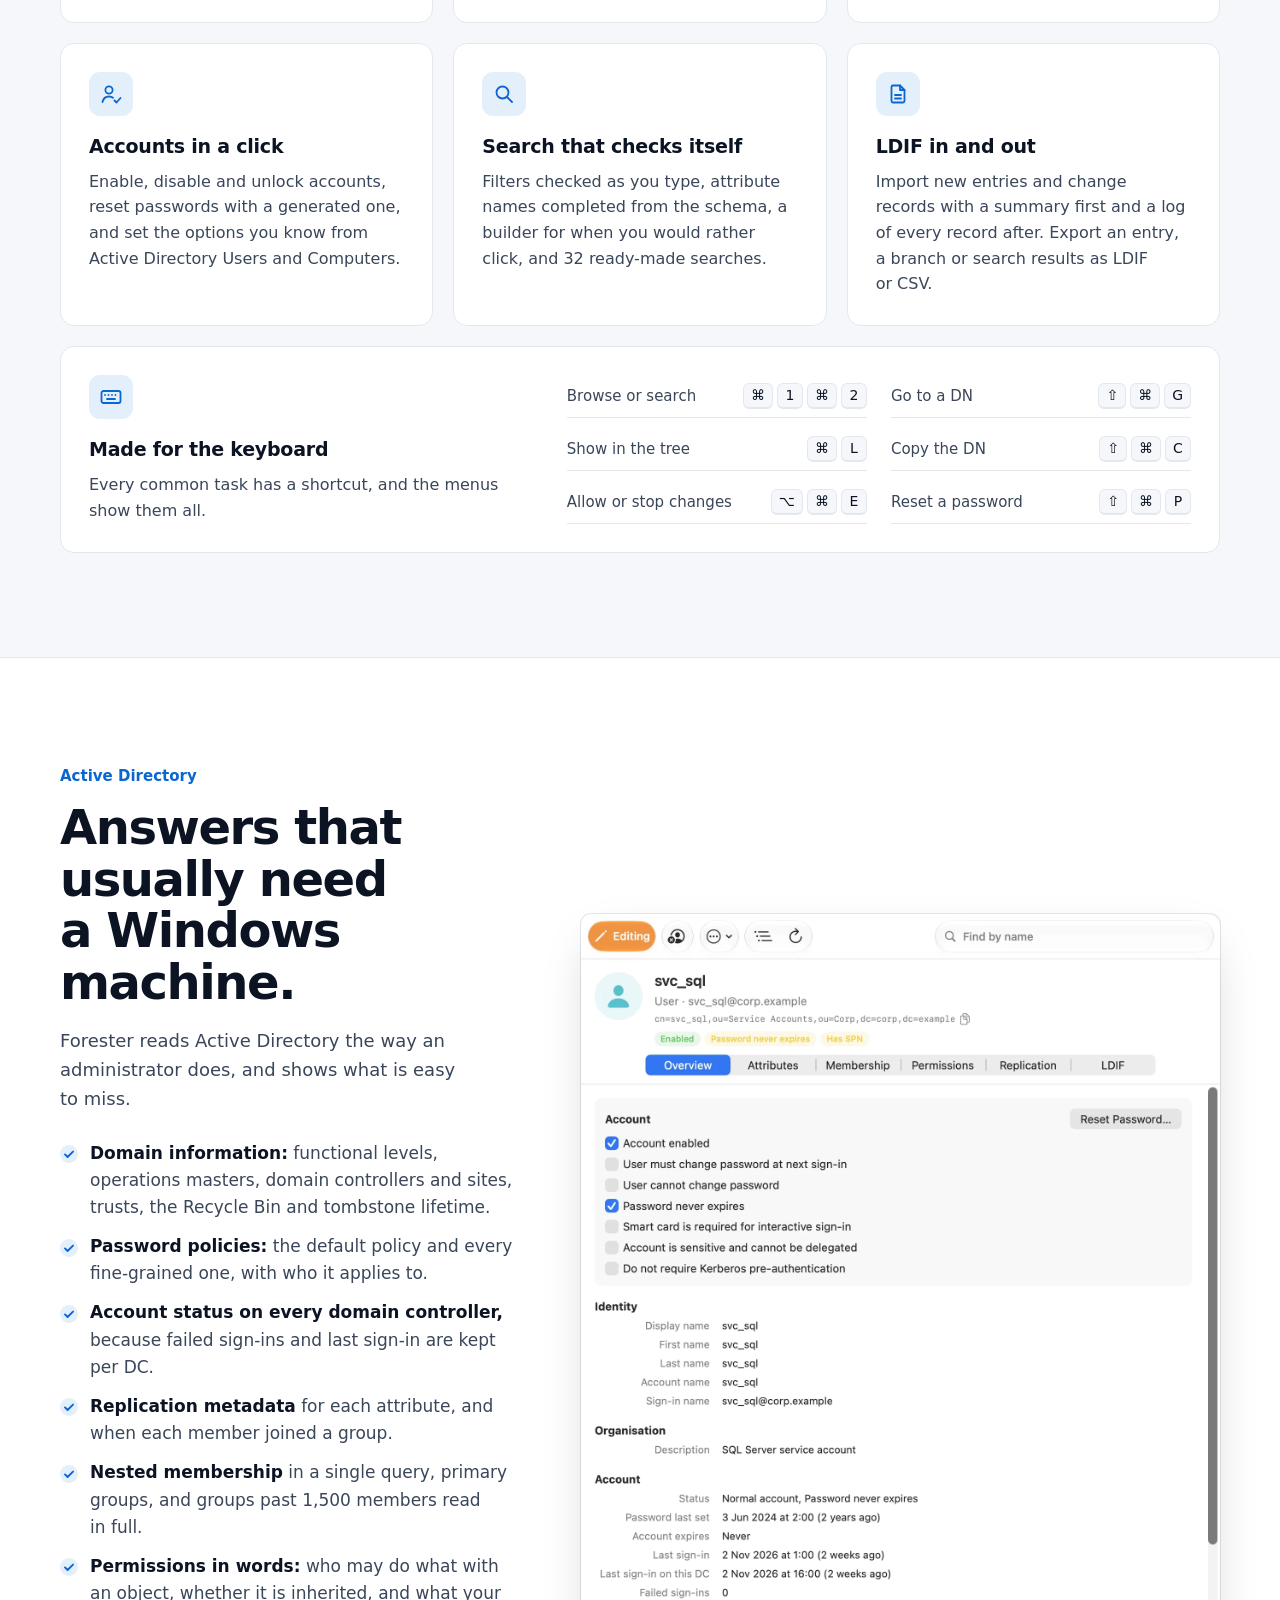
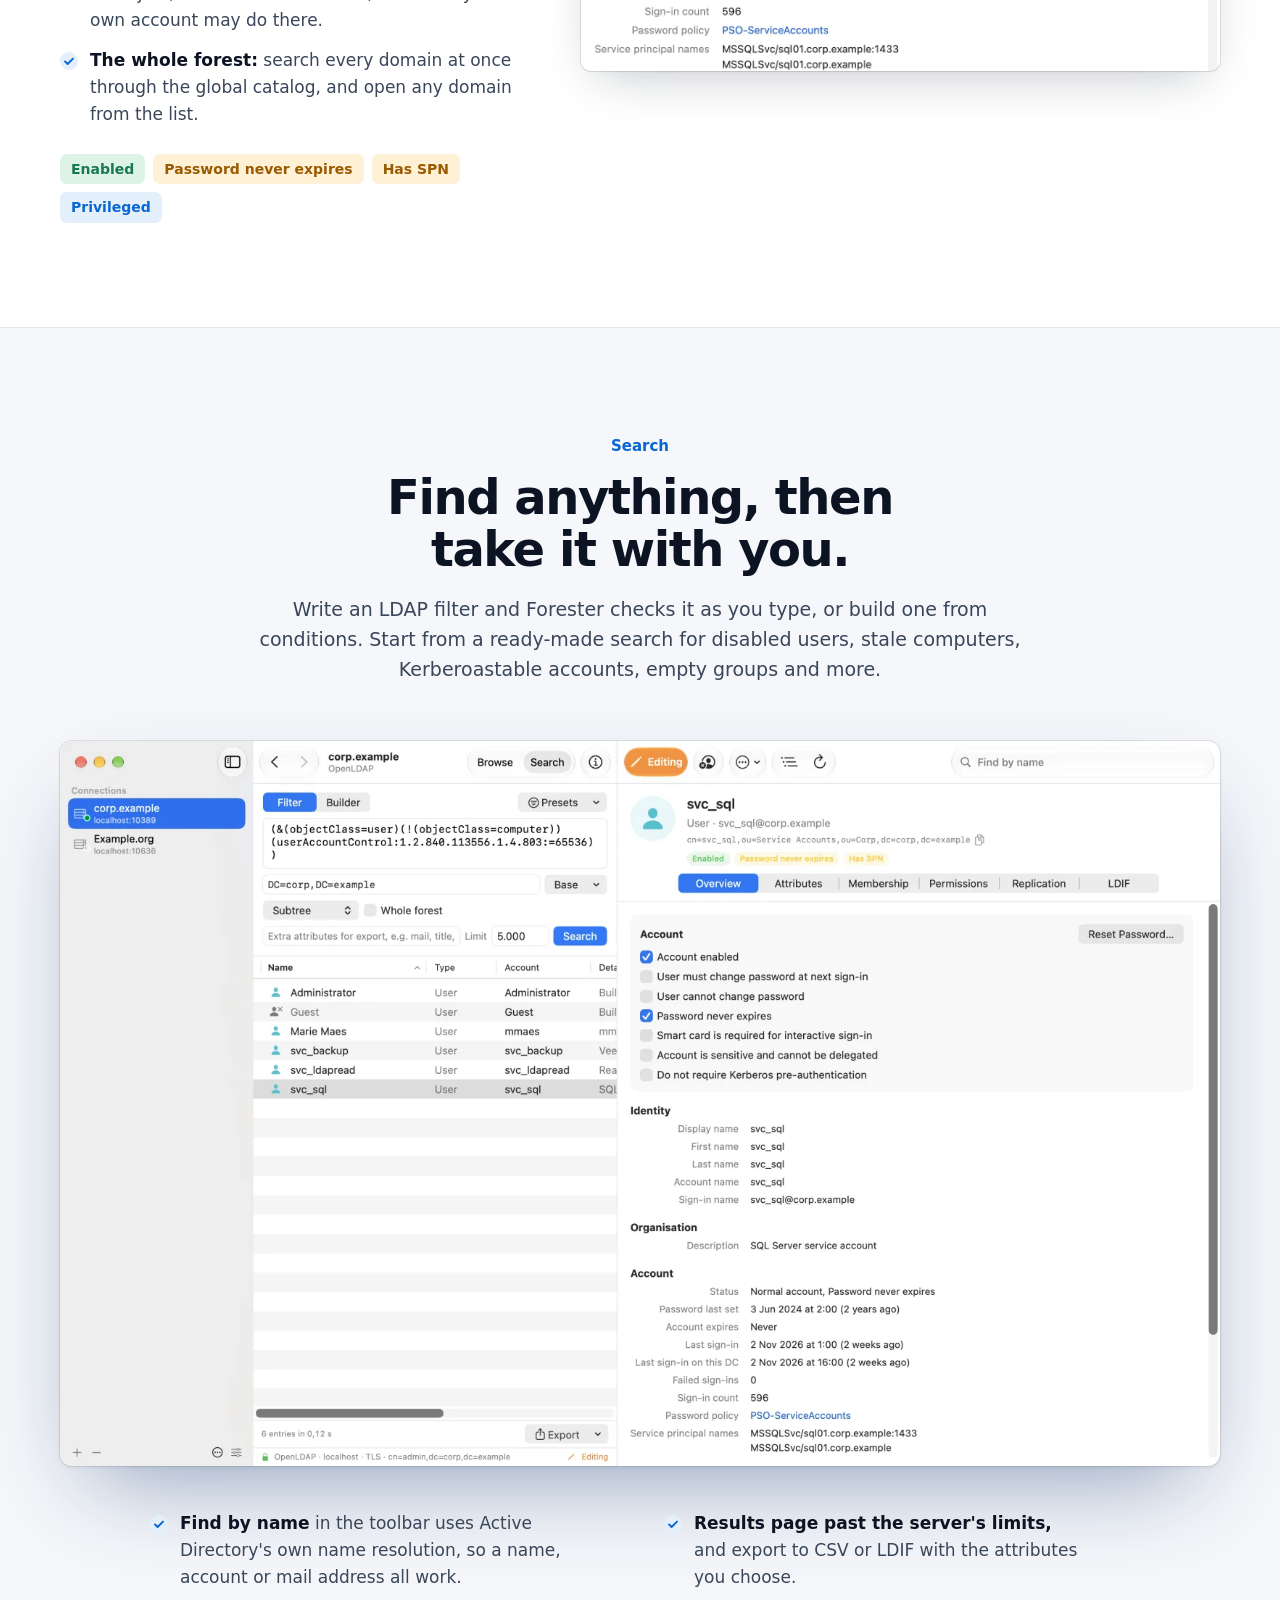
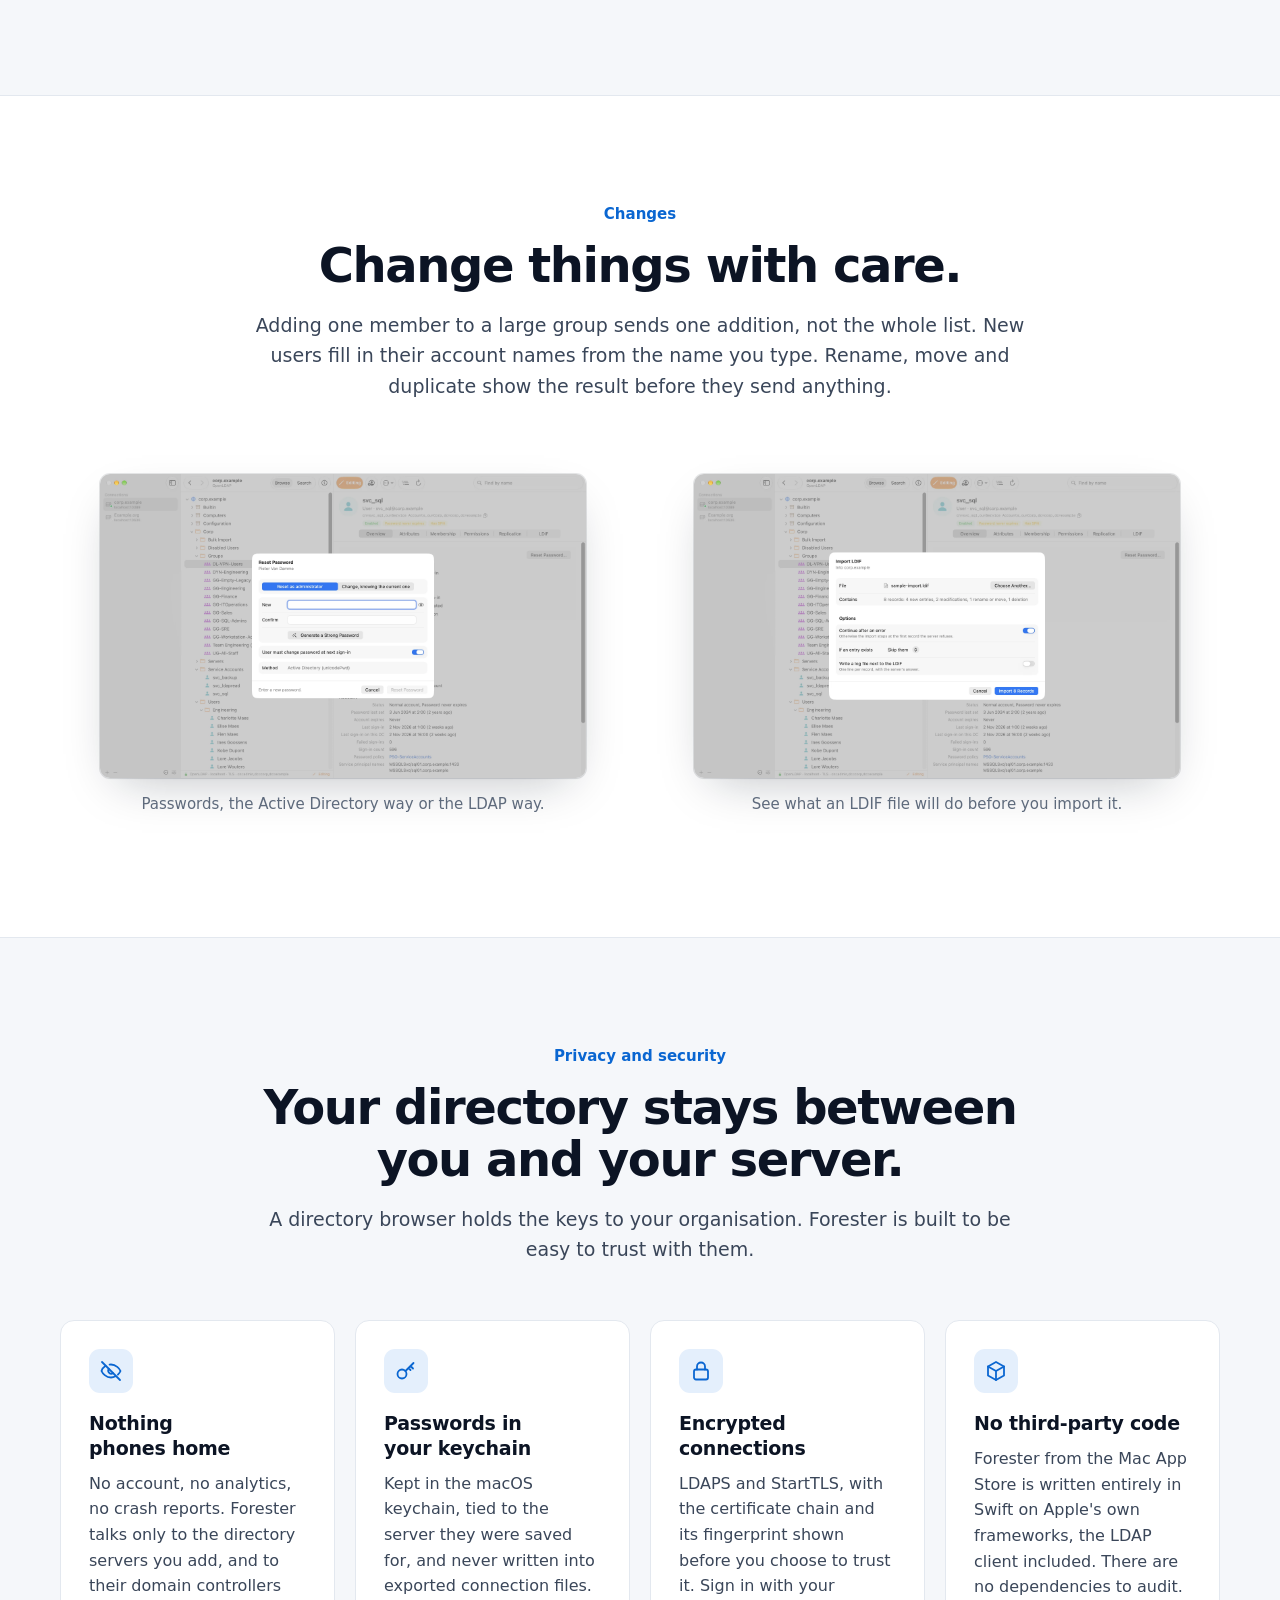
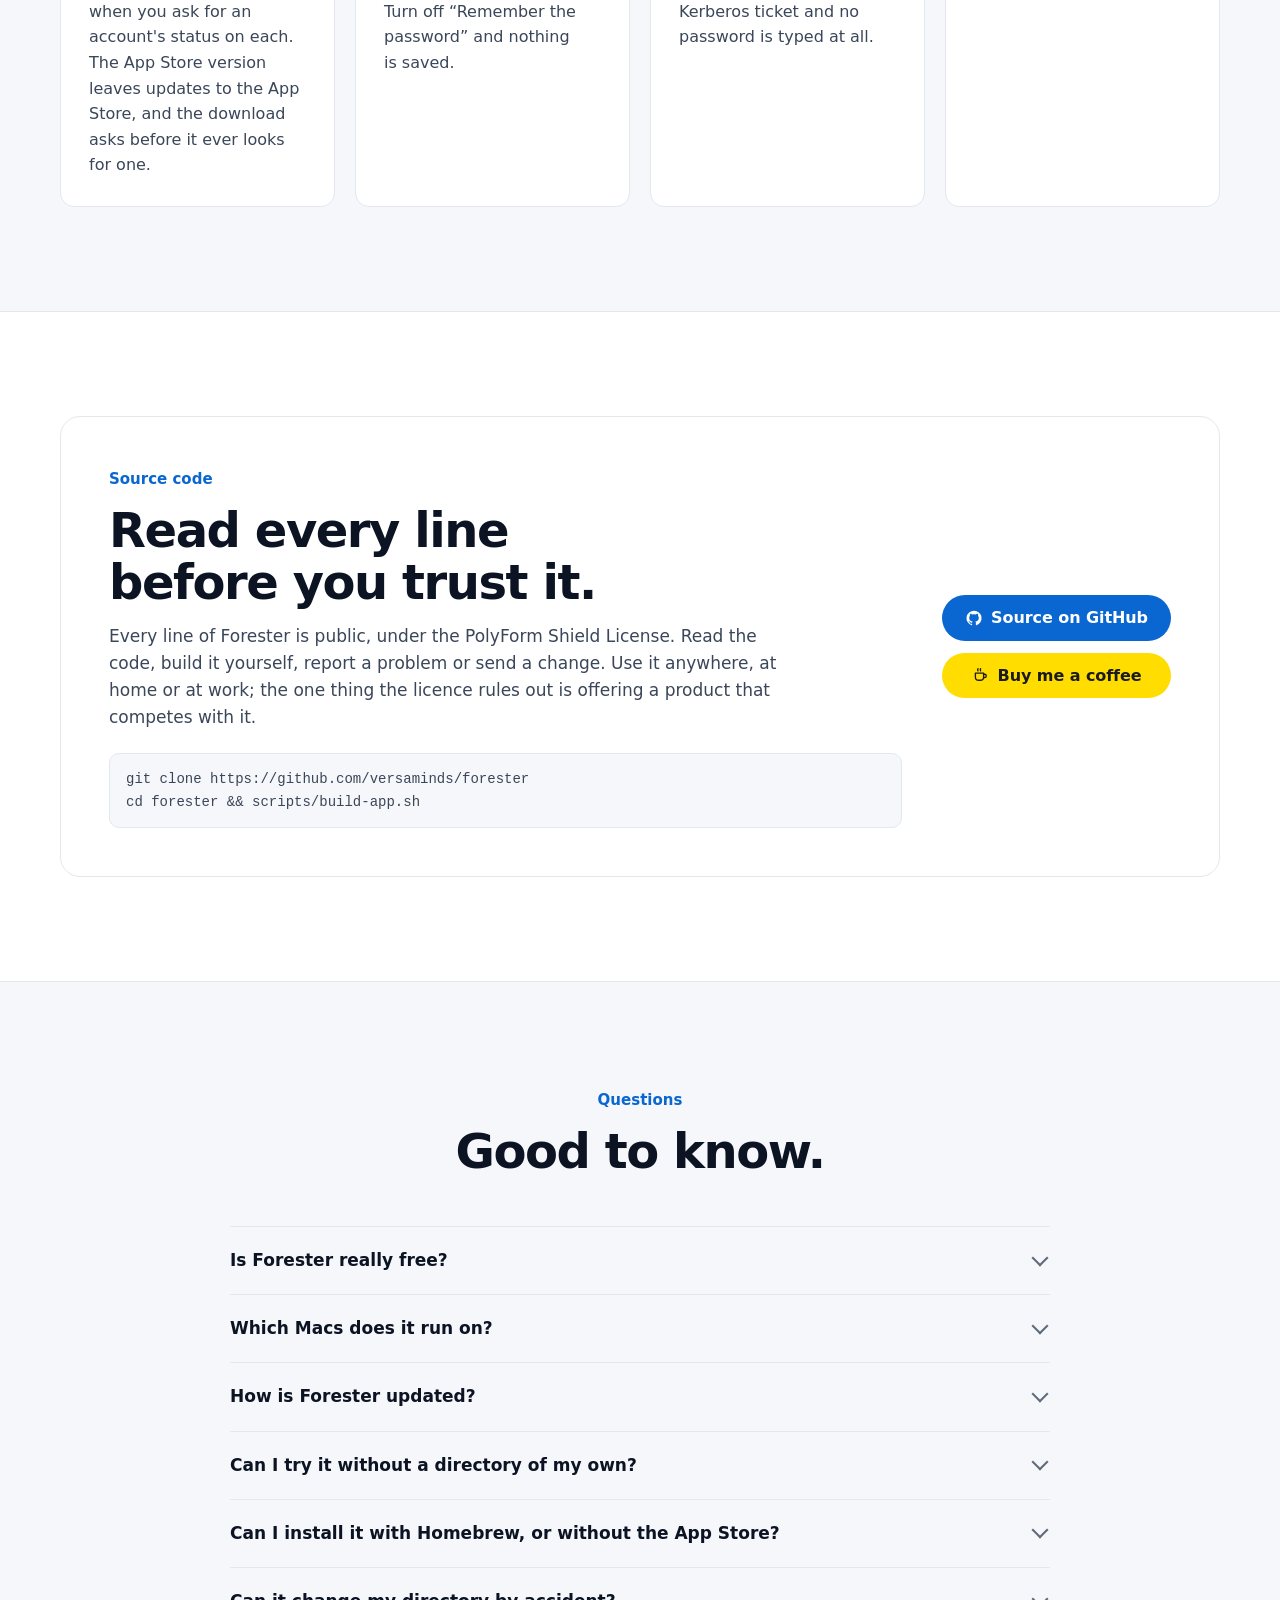
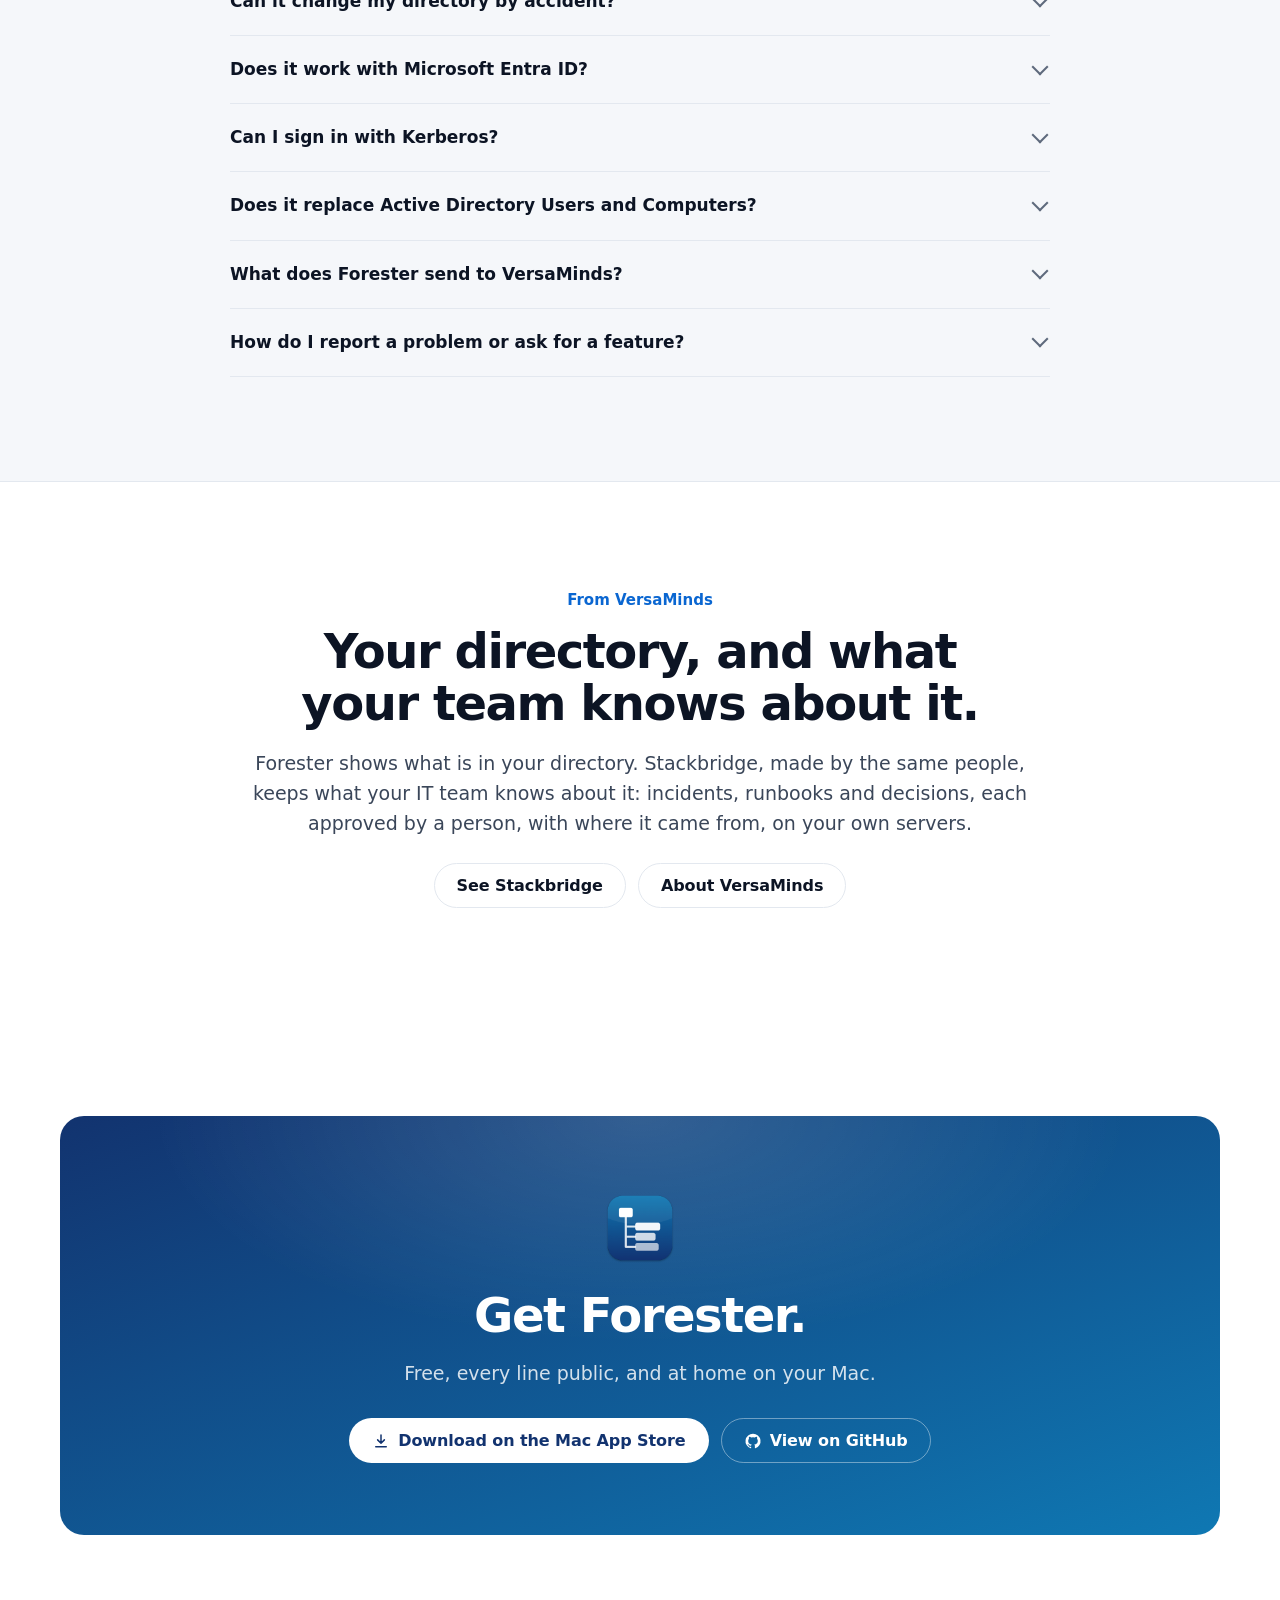
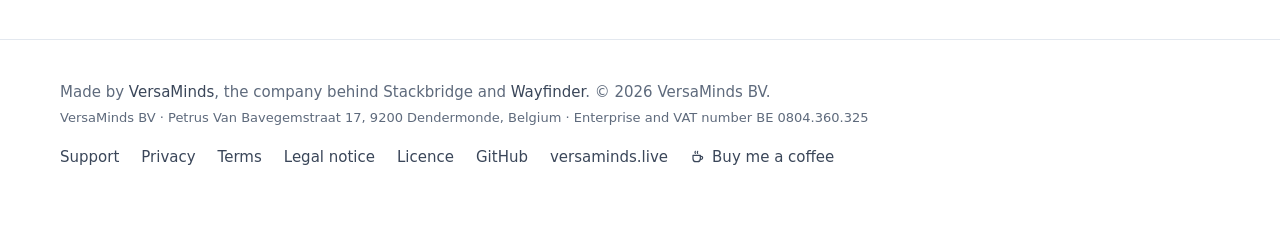
==== commit 3d396455: "The website's pictures retaken from the current app Every picture taken from the screen with Foreste" ====
--- a/site/index.html
+++ b/site/index.html
@@ -73,8 +73,8 @@
     <p class="meta">Free on the Mac App Store · Source on GitHub · macOS 14 Sonoma or later · Apple silicon and Intel</p>
     <figure class="shot hero-shot">
       <picture>
-        <source media="(prefers-color-scheme: dark)" srcset="img/overview-dark-1600.webp?v=4a0c0f108e 1600w, img/overview-dark-2880.webp?v=f57b5223e6 2880w" sizes="(min-width: 1208px) 1160px, calc(100vw - 32px)">
-        <img src="img/overview-light-1600.webp?v=27964661c5" srcset="img/overview-light-1600.webp?v=27964661c5 1600w, img/overview-light-2880.webp?v=dd1c941baf 2880w" sizes="(min-width: 1208px) 1160px, calc(100vw - 32px)" width="1440" height="900" fetchpriority="high"
+        <source media="(prefers-color-scheme: dark)" srcset="img/overview-dark-1600.webp?v=34e7886e39 1600w, img/overview-dark-2880.webp?v=c15f27947a 2880w" sizes="(min-width: 1208px) 1160px, calc(100vw - 32px)">
+        <img src="img/overview-light-1600.webp?v=f8bb099077" srcset="img/overview-light-1600.webp?v=f8bb099077 1600w, img/overview-light-2880.webp?v=2db4652352 2880w" sizes="(min-width: 1208px) 1160px, calc(100vw - 32px)" width="1440" height="900" fetchpriority="high"
              alt="Forester's main window: connections in the sidebar, the directory tree of corp.example in the middle, and the user Pieter Van Damme on the right with his account options, identity and direct reports.">
       </picture>
     </figure>
@@ -110,7 +110,7 @@
     </div>
     <figure class="shot small">
       <picture>
-        <source media="(prefers-color-scheme: dark)" srcset="img/read-only-dark.webp?v=900180bc79">
+        <source media="(prefers-color-scheme: dark)" srcset="img/read-only-dark.webp?v=a25705d02f">
         <img src="img/read-only-light.webp?v=1b4a5d5fd4" width="748" height="460" loading="lazy"
              alt="The Read-only button in Forester's toolbar, with the account options greyed out and the note: Read-only. Click Read-only in the toolbar, or press Option Command E, to change these.">
       </picture>
@@ -199,8 +199,8 @@
     </div>
     <figure class="shot small">
       <picture>
-        <source media="(prefers-color-scheme: dark)" srcset="img/service-account-dark.webp?v=ce9248ef69">
-        <img src="img/service-account-light.webp?v=632d495dbc" width="748" height="885" loading="lazy"
+        <source media="(prefers-color-scheme: dark)" srcset="img/service-account-dark.webp?v=a6bf2e9fde">
+        <img src="img/service-account-light.webp?v=9acae22ef0" width="748" height="885" loading="lazy"
              alt="The service account svc_sql in Forester, marked Password never expires and Has SPN, with its account options, last sign-in on this domain controller, password policy PSO-ServiceAccounts and service principal names.">
       </picture>
     </figure>
@@ -216,8 +216,8 @@
     </div>
     <figure class="shot wide-shot">
       <picture>
-        <source media="(prefers-color-scheme: dark)" srcset="img/search-dark-1600.webp?v=66581ff061 1600w, img/search-dark-2880.webp?v=a79f633ec9 2880w" sizes="(min-width: 1208px) 1160px, calc(100vw - 32px)">
-        <img src="img/search-light-1600.webp?v=599f3e28c6" srcset="img/search-light-1600.webp?v=599f3e28c6 1600w, img/search-light-2880.webp?v=0f2c1c257f 2880w" sizes="(min-width: 1208px) 1160px, calc(100vw - 32px)" width="1440" height="900" loading="lazy"
+        <source media="(prefers-color-scheme: dark)" srcset="img/search-dark-1600.webp?v=5479eed3ae 1600w, img/search-dark-2880.webp?v=f7129908df 2880w" sizes="(min-width: 1208px) 1160px, calc(100vw - 32px)">
+        <img src="img/search-light-1600.webp?v=919758419e" srcset="img/search-light-1600.webp?v=919758419e 1600w, img/search-light-2880.webp?v=7ecdb32d44 2880w" sizes="(min-width: 1208px) 1160px, calc(100vw - 32px)" width="1440" height="900" loading="lazy"
              alt="Forester's search: the Password never expires preset, six matching accounts, and the selected account svc_sql with its account options.">
       </picture>
     </figure>
@@ -239,8 +239,8 @@
       <figure>
         <div class="shot small">
           <picture>
-            <source media="(prefers-color-scheme: dark)" srcset="img/password-dark.webp?v=552a21b6b8">
-            <img src="img/password-light.webp?v=0a5decd6b4" width="540" height="413" loading="lazy"
+            <source media="(prefers-color-scheme: dark)" srcset="img/password-dark.webp?v=cf1f64b727">
+            <img src="img/password-light.webp?v=2f5784816d" width="540" height="413" loading="lazy"
                  alt="The Reset Password sheet, with a button to generate a strong password and the option that the user must change it at next sign-in.">
           </picture>
         </div>
@@ -249,8 +249,8 @@
       <figure>
         <div class="shot small">
           <picture>
-            <source media="(prefers-color-scheme: dark)" srcset="img/import-dark.webp?v=2c2043d4cd">
-            <img src="img/import-light.webp?v=ea8423b4a0" width="640" height="424" loading="lazy"
+            <source media="(prefers-color-scheme: dark)" srcset="img/import-dark.webp?v=27490d0521">
+            <img src="img/import-light.webp?v=c50af430e6" width="640" height="424" loading="lazy"
                  alt="The Import LDIF sheet, summarising a file of eight records: four new entries, two modifications, one rename or move and one deletion.">
           </picture>
         </div>
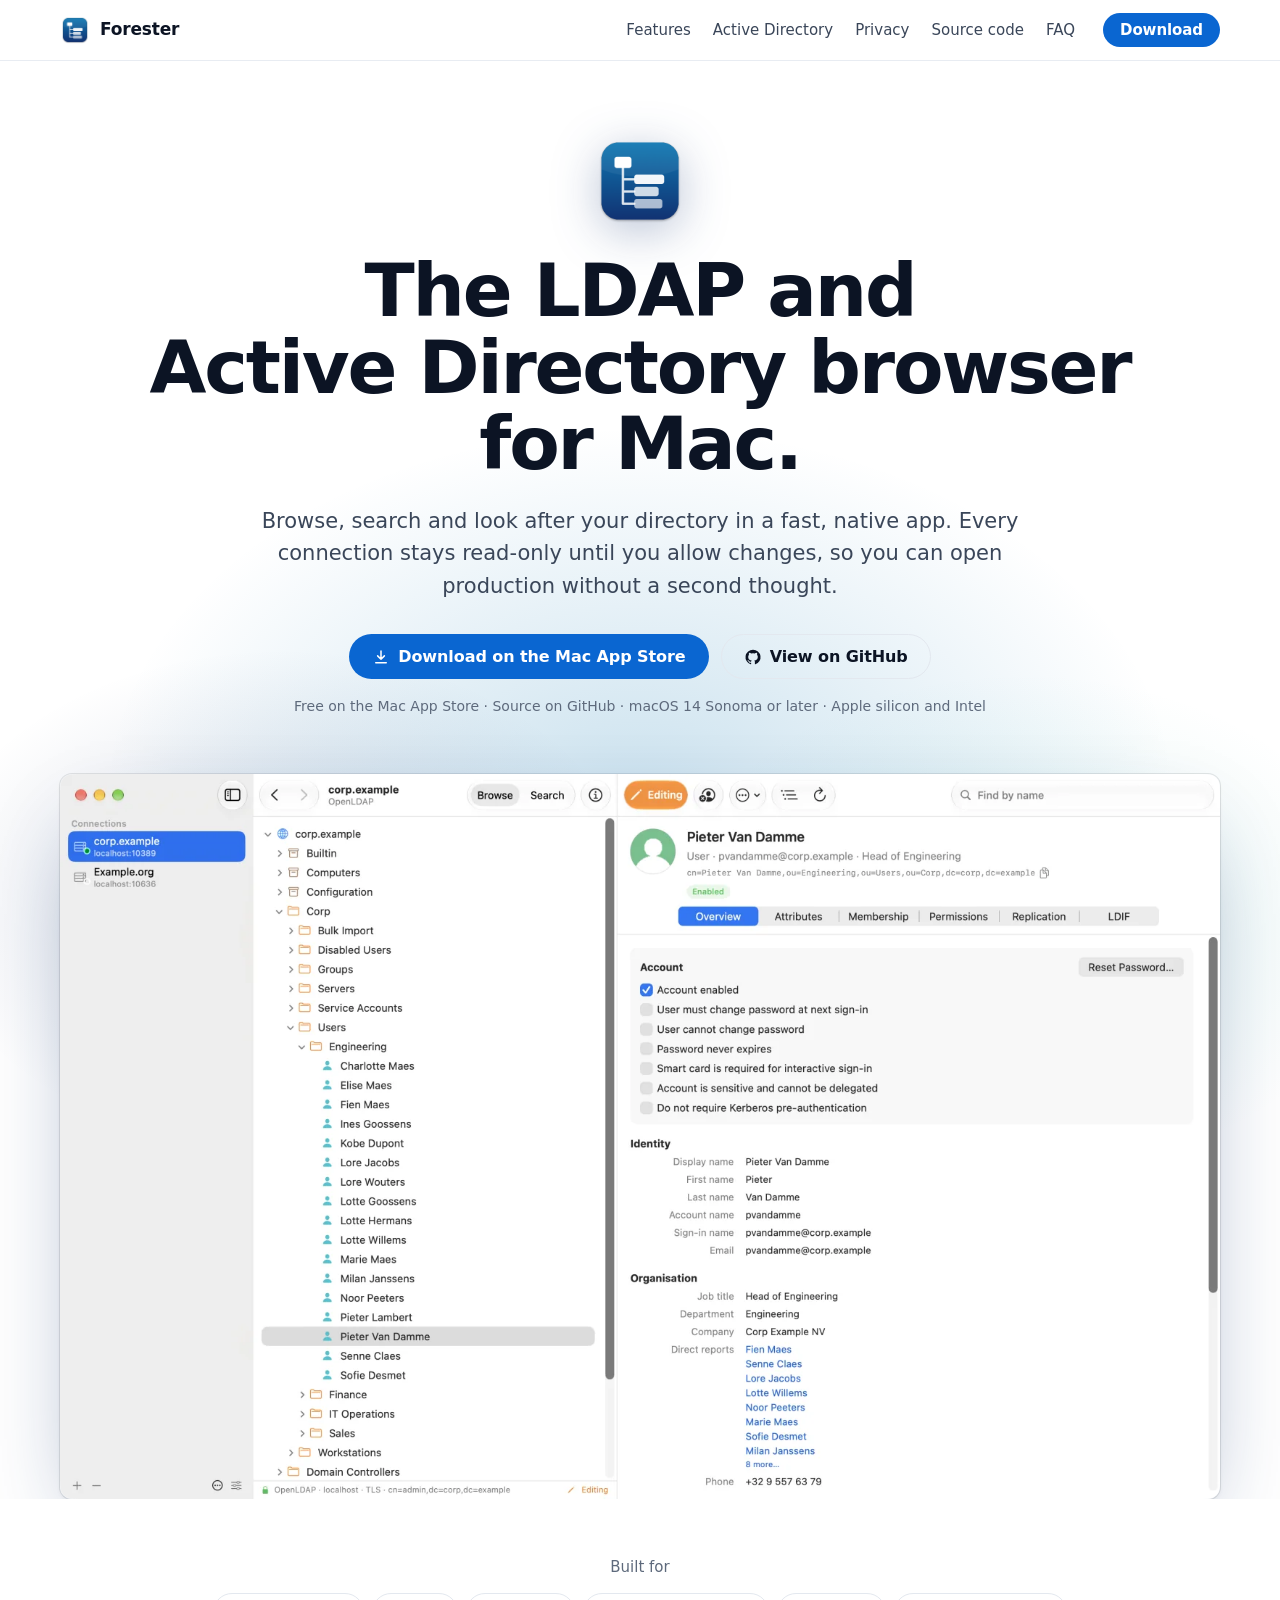
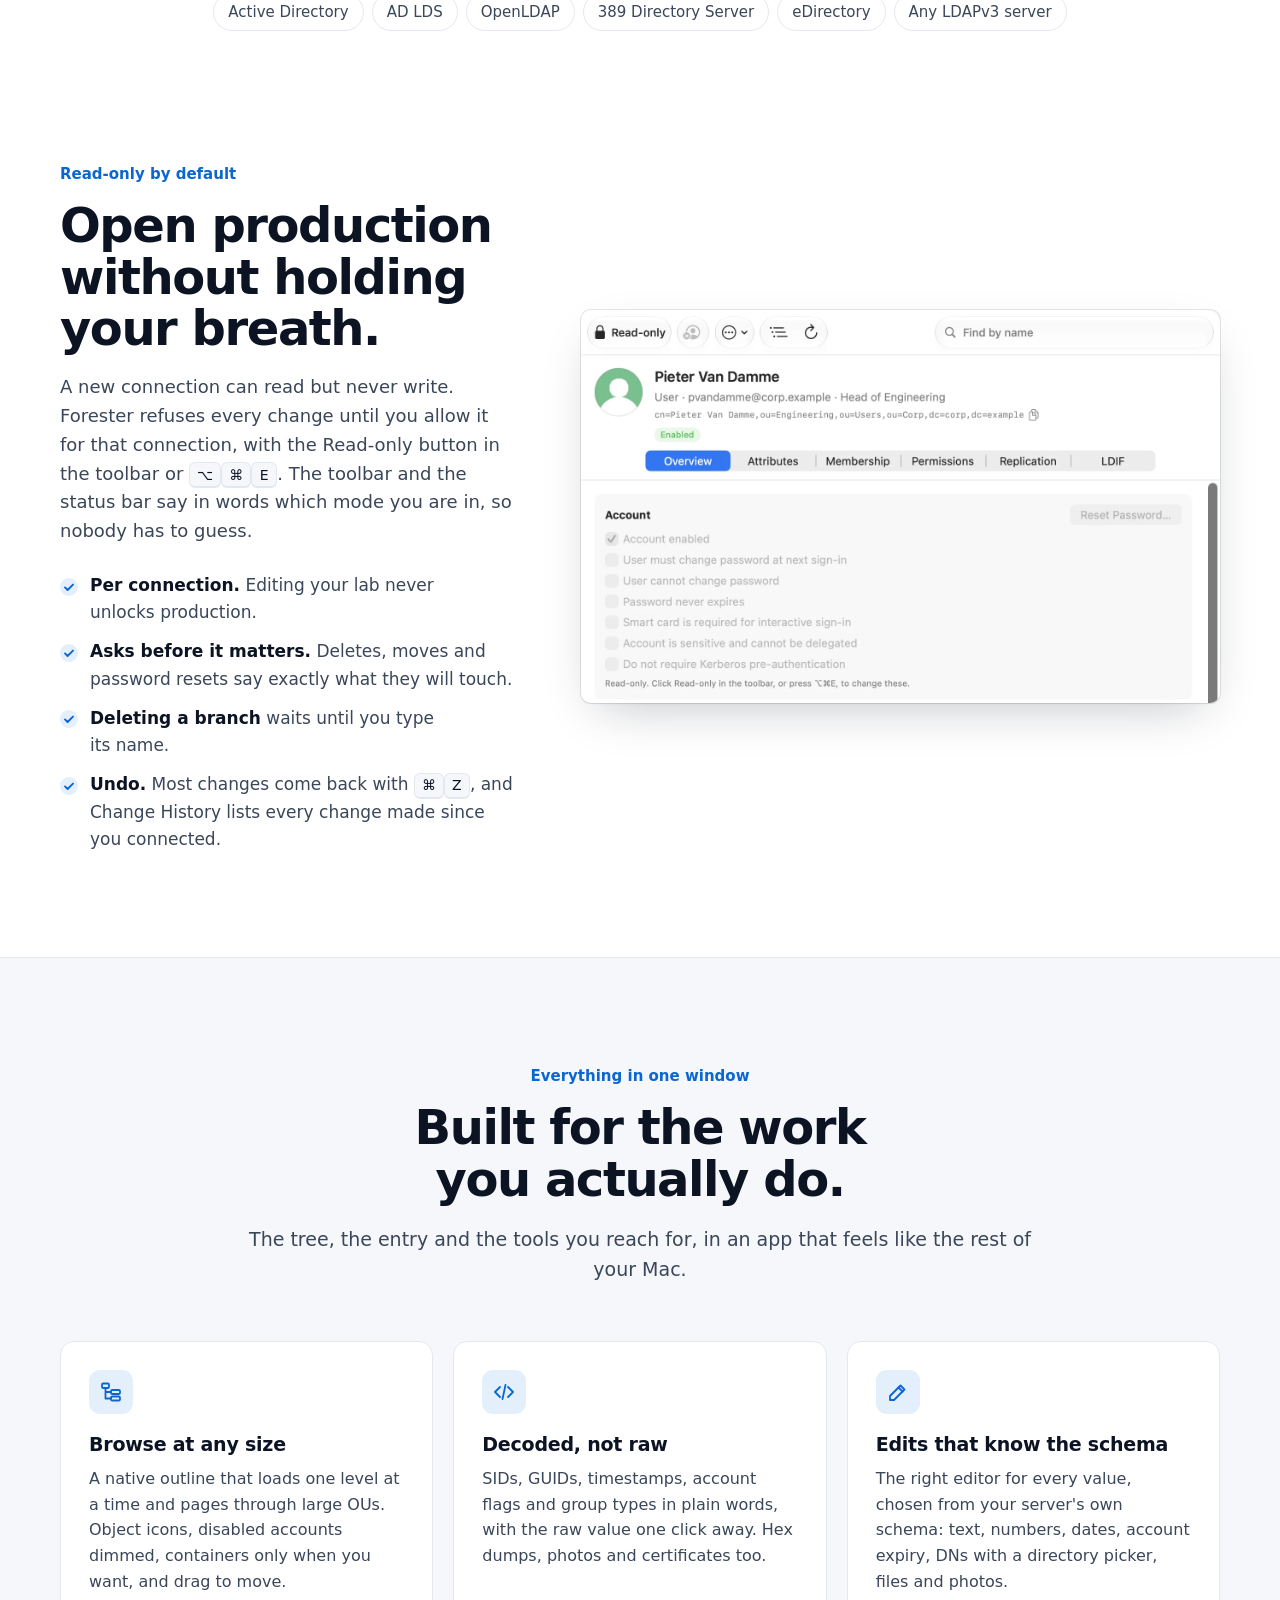
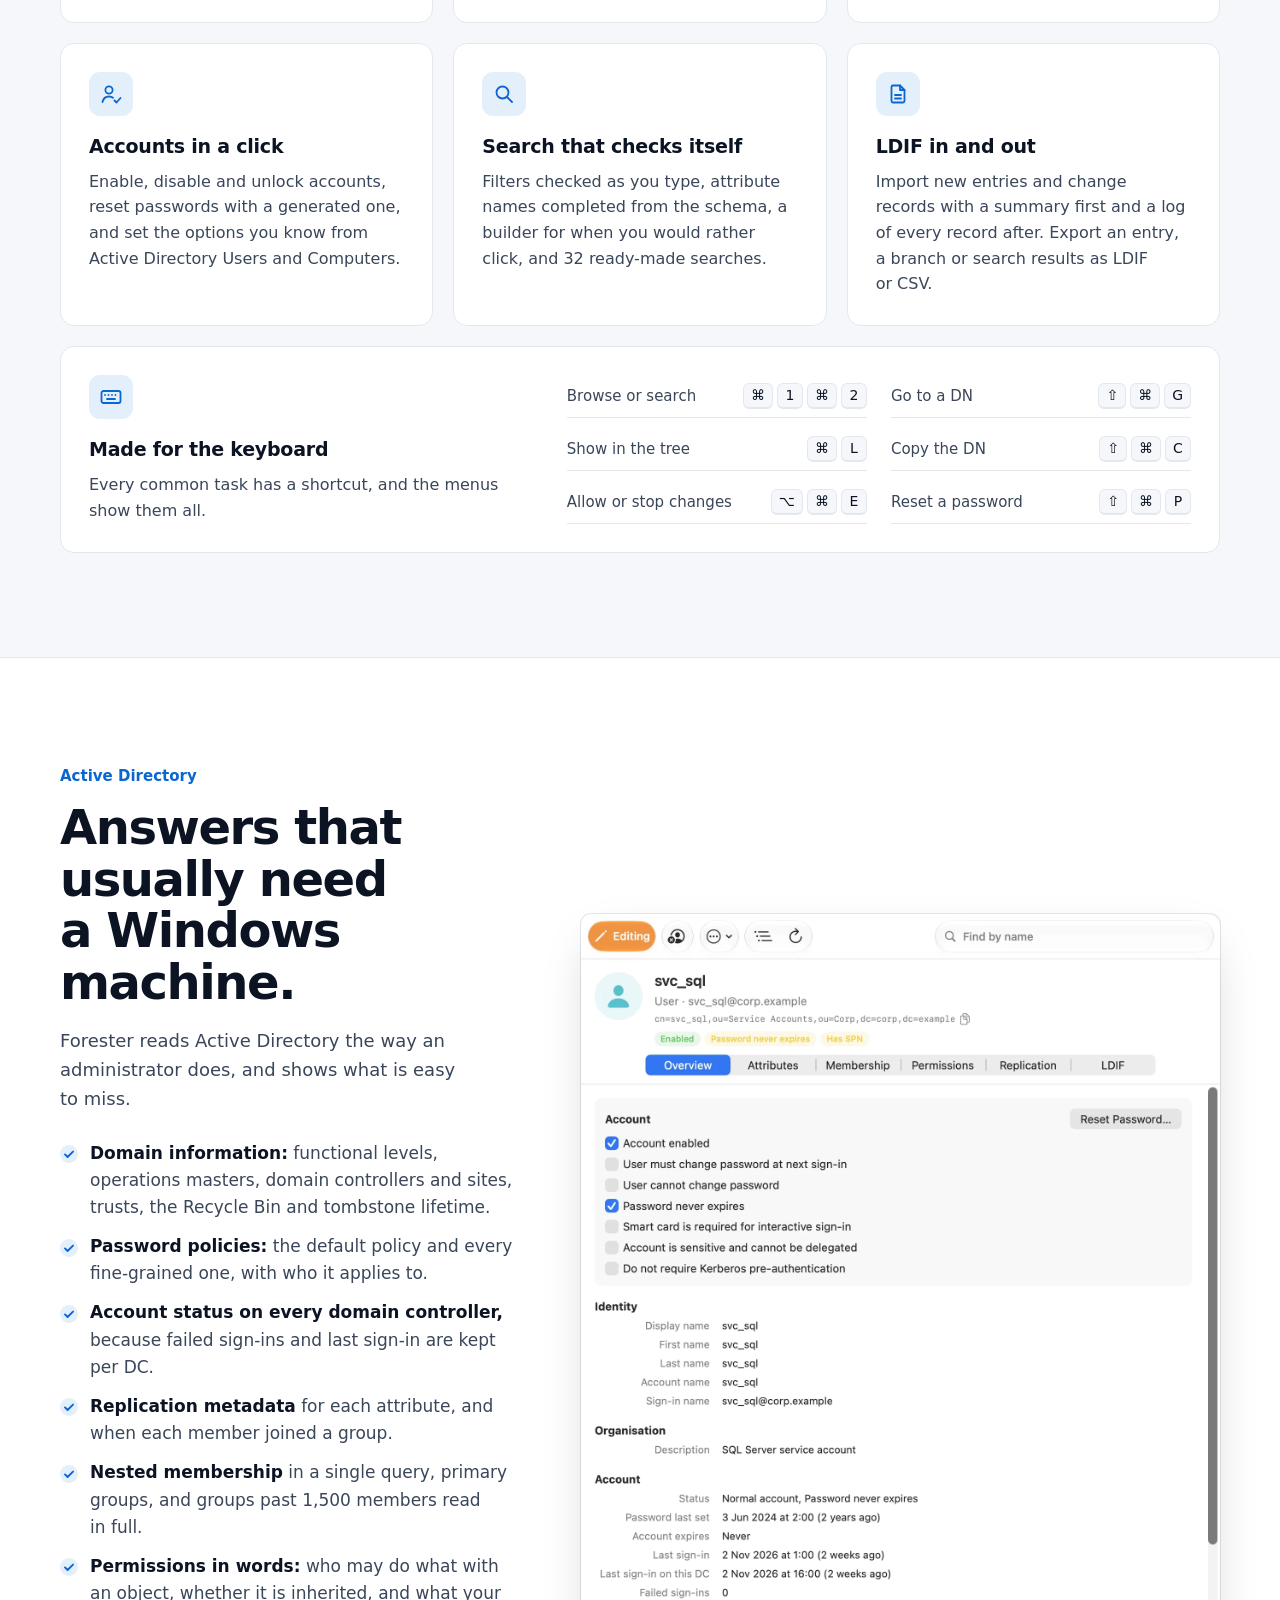
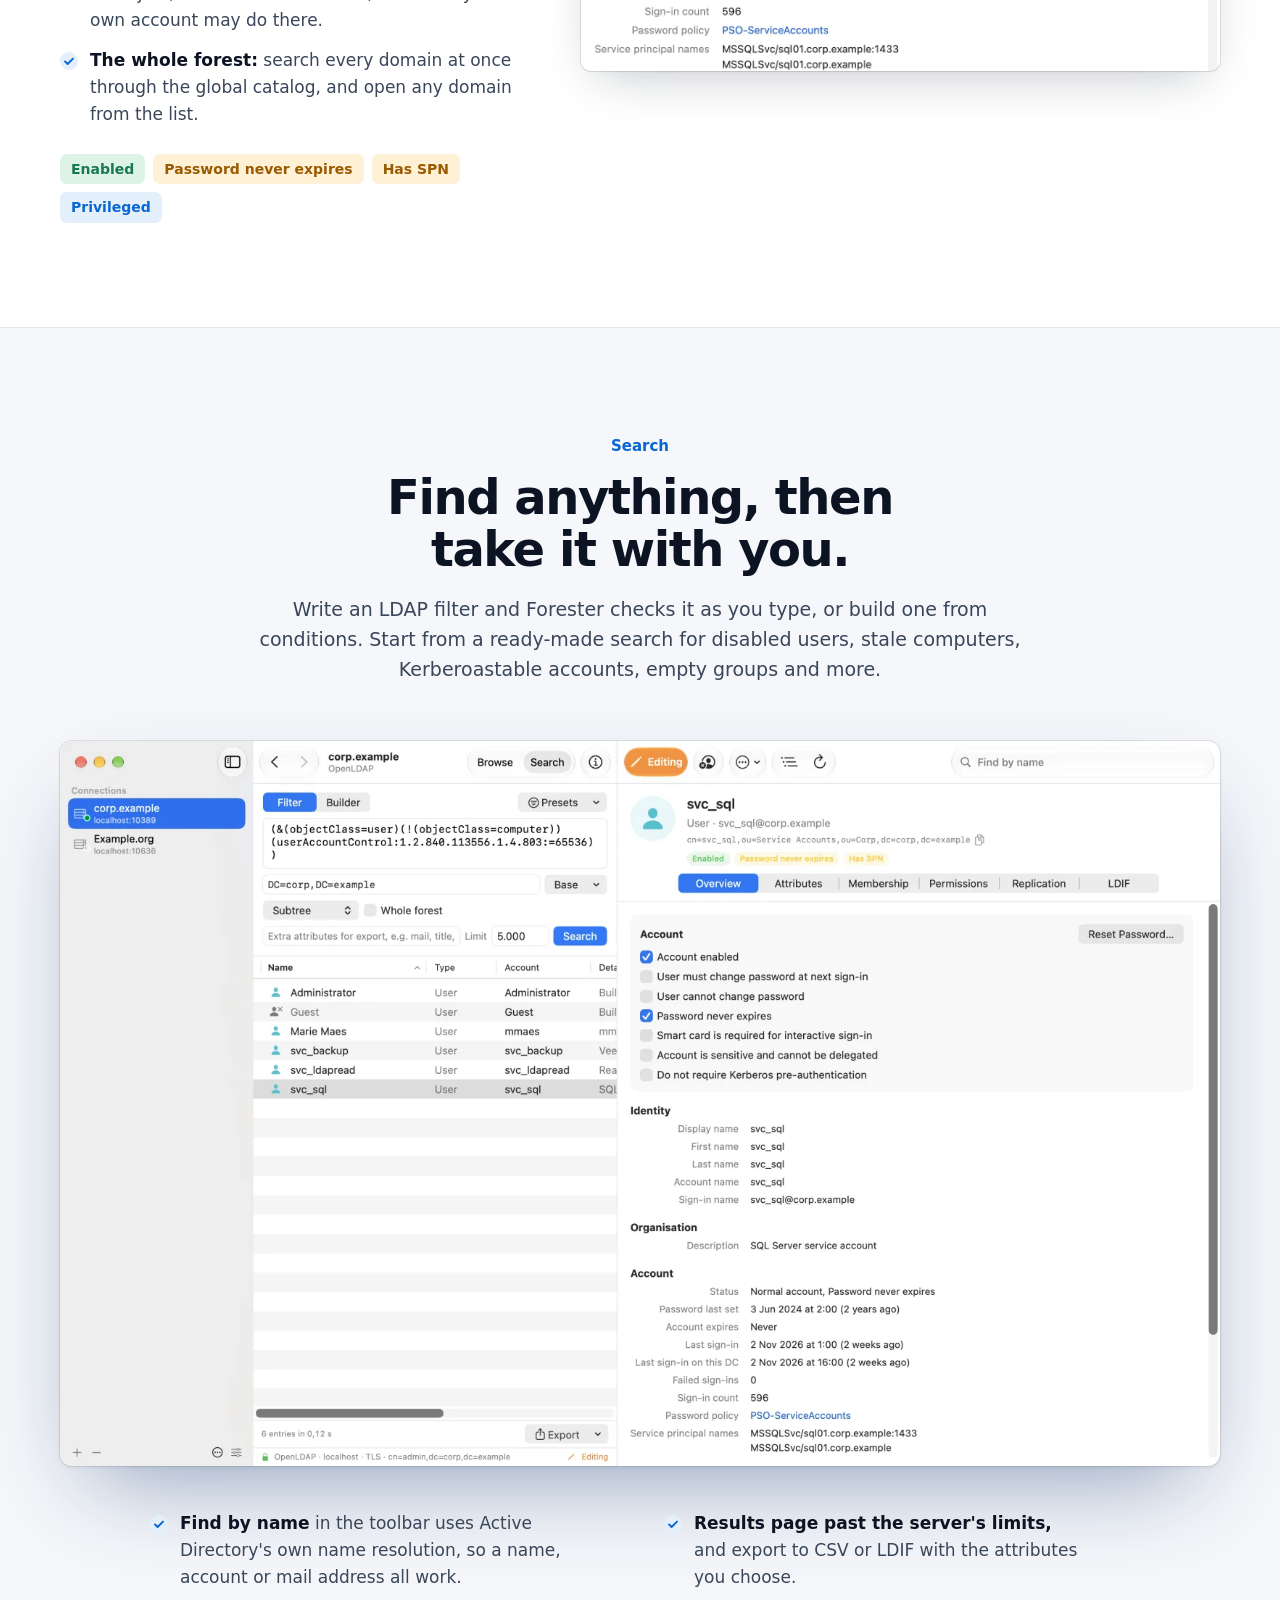
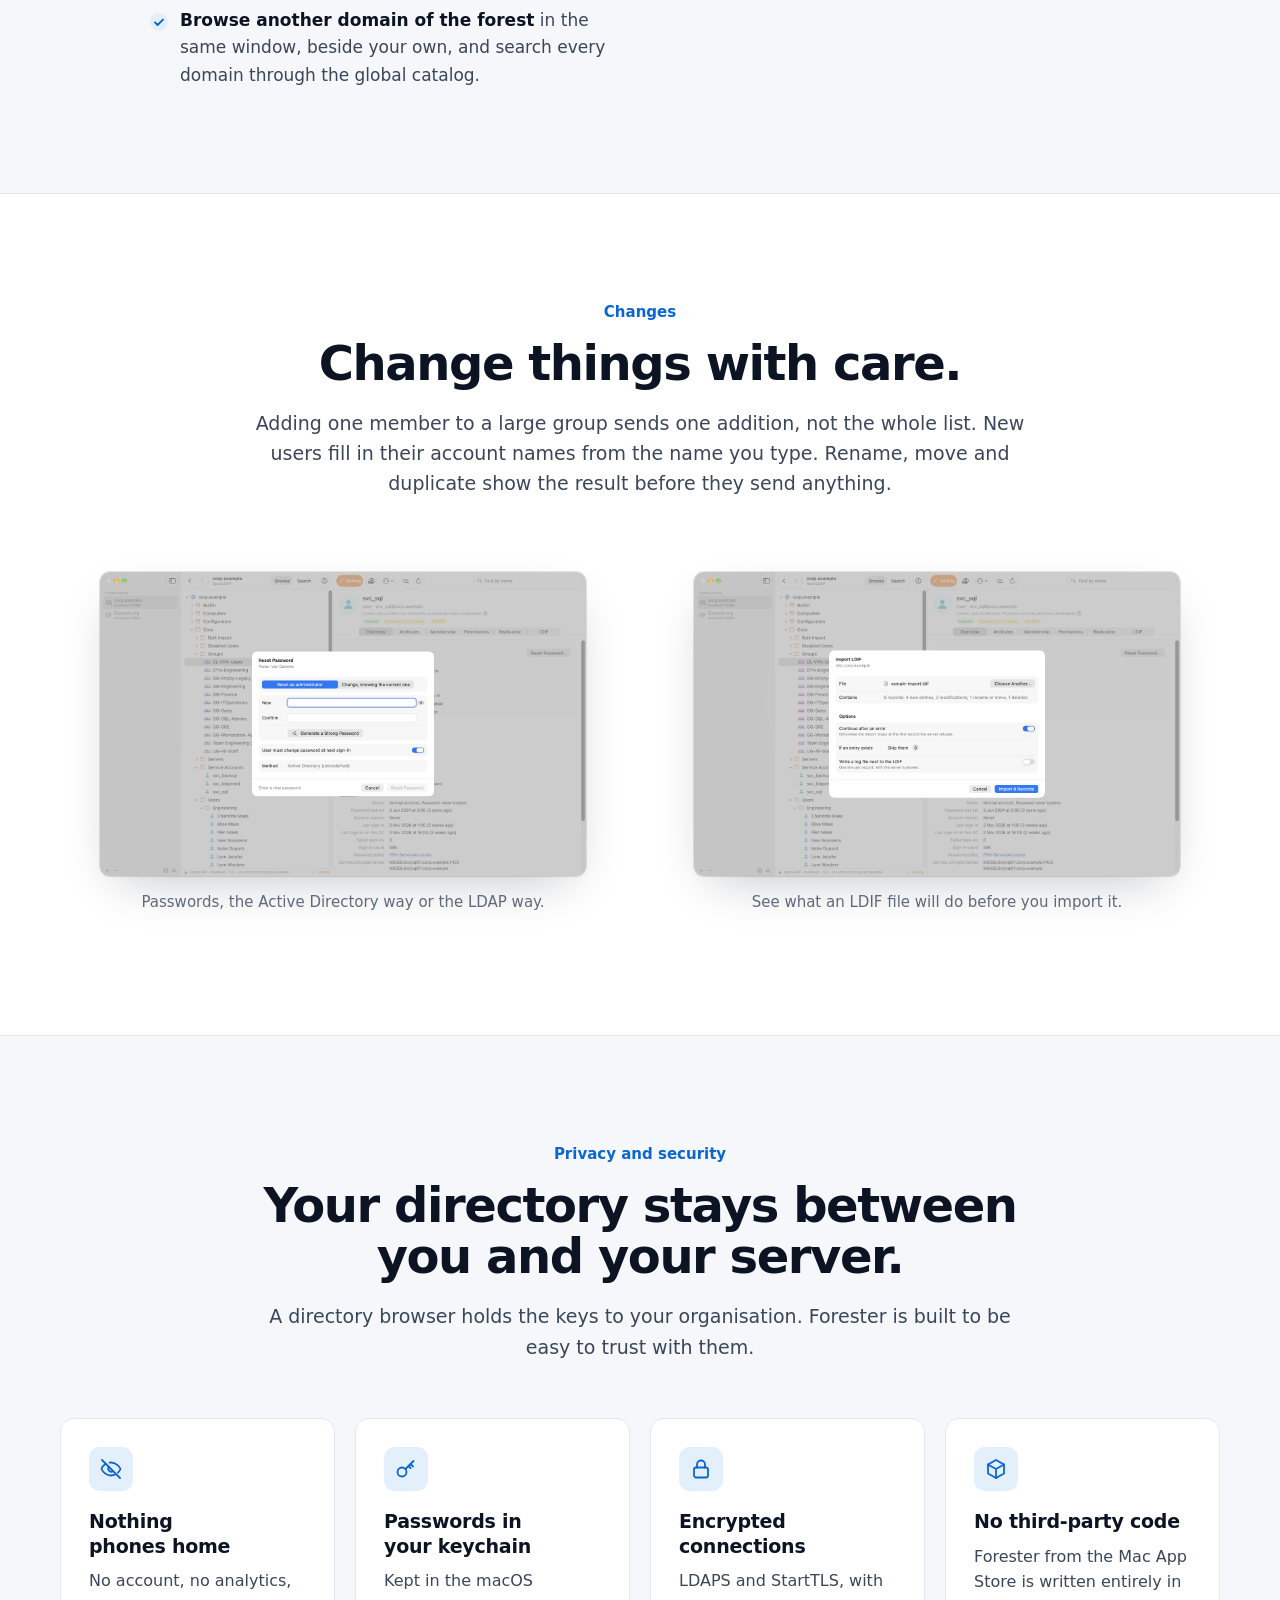
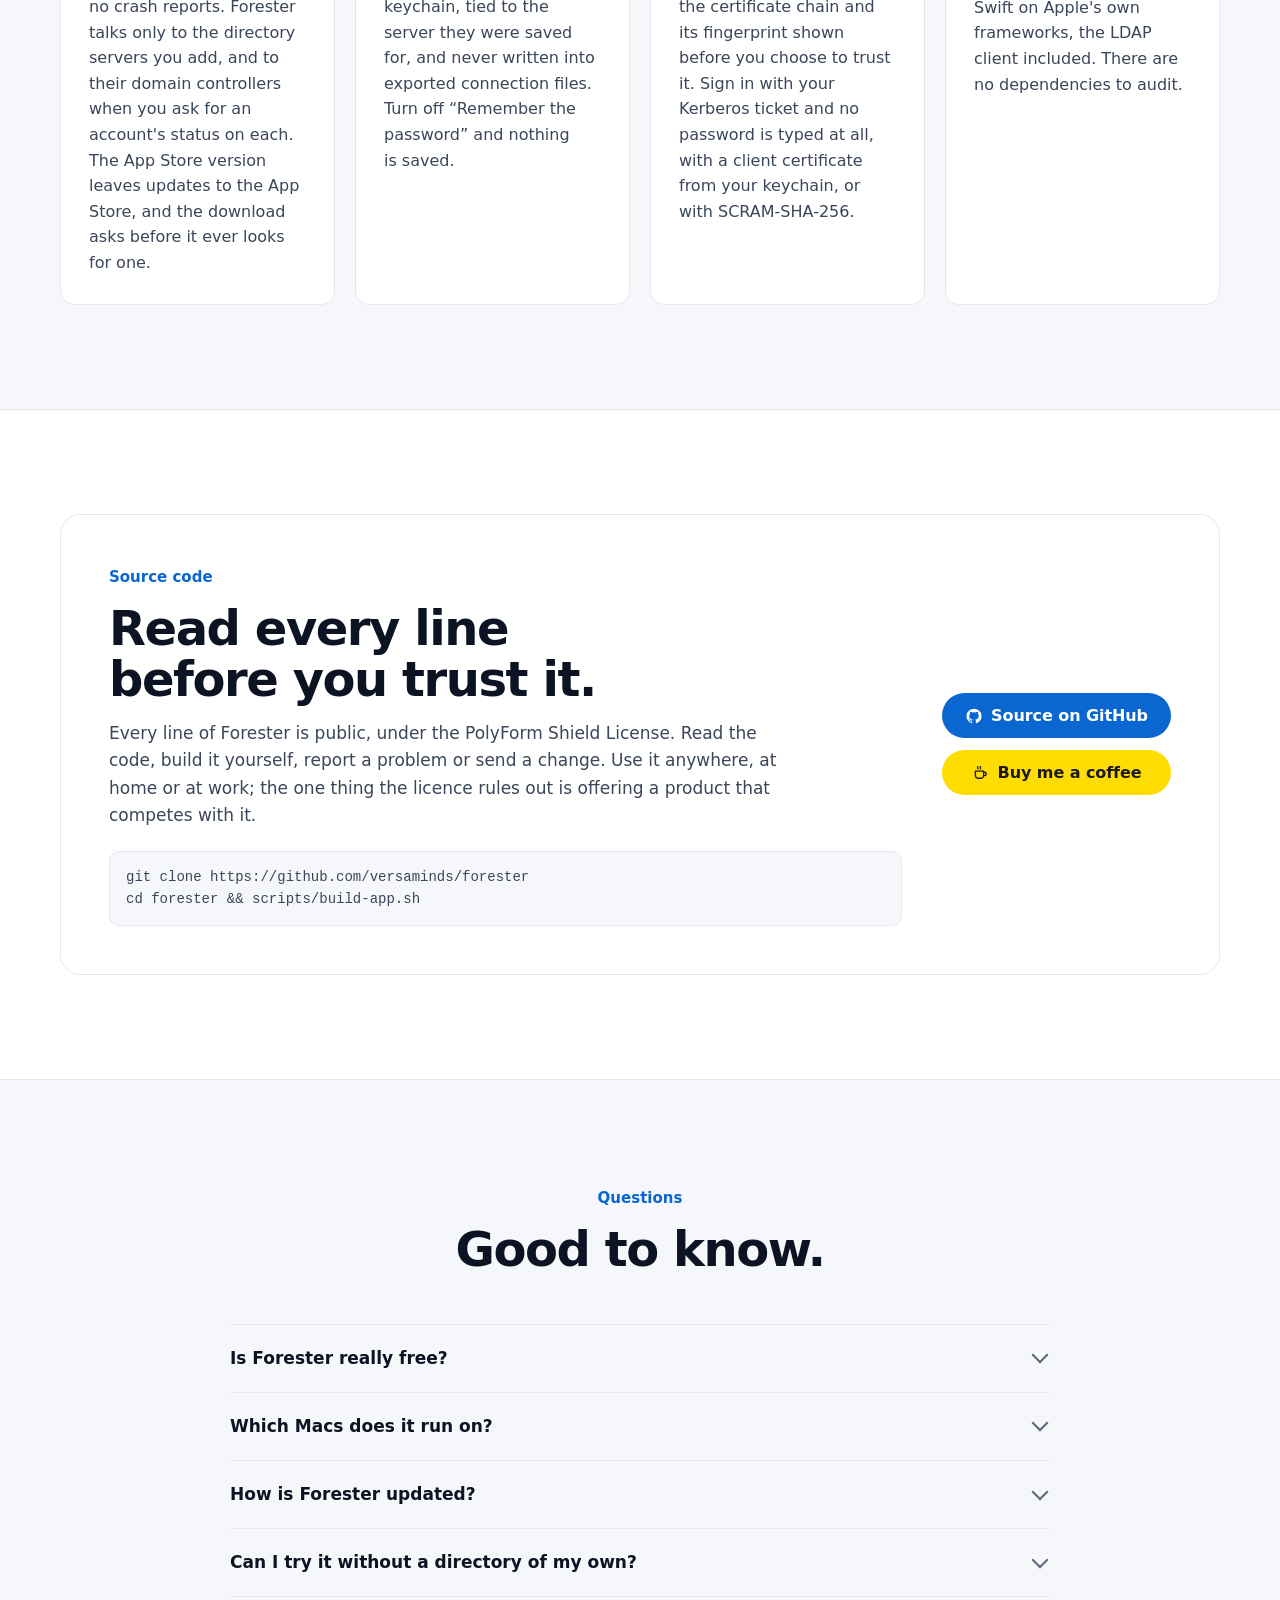
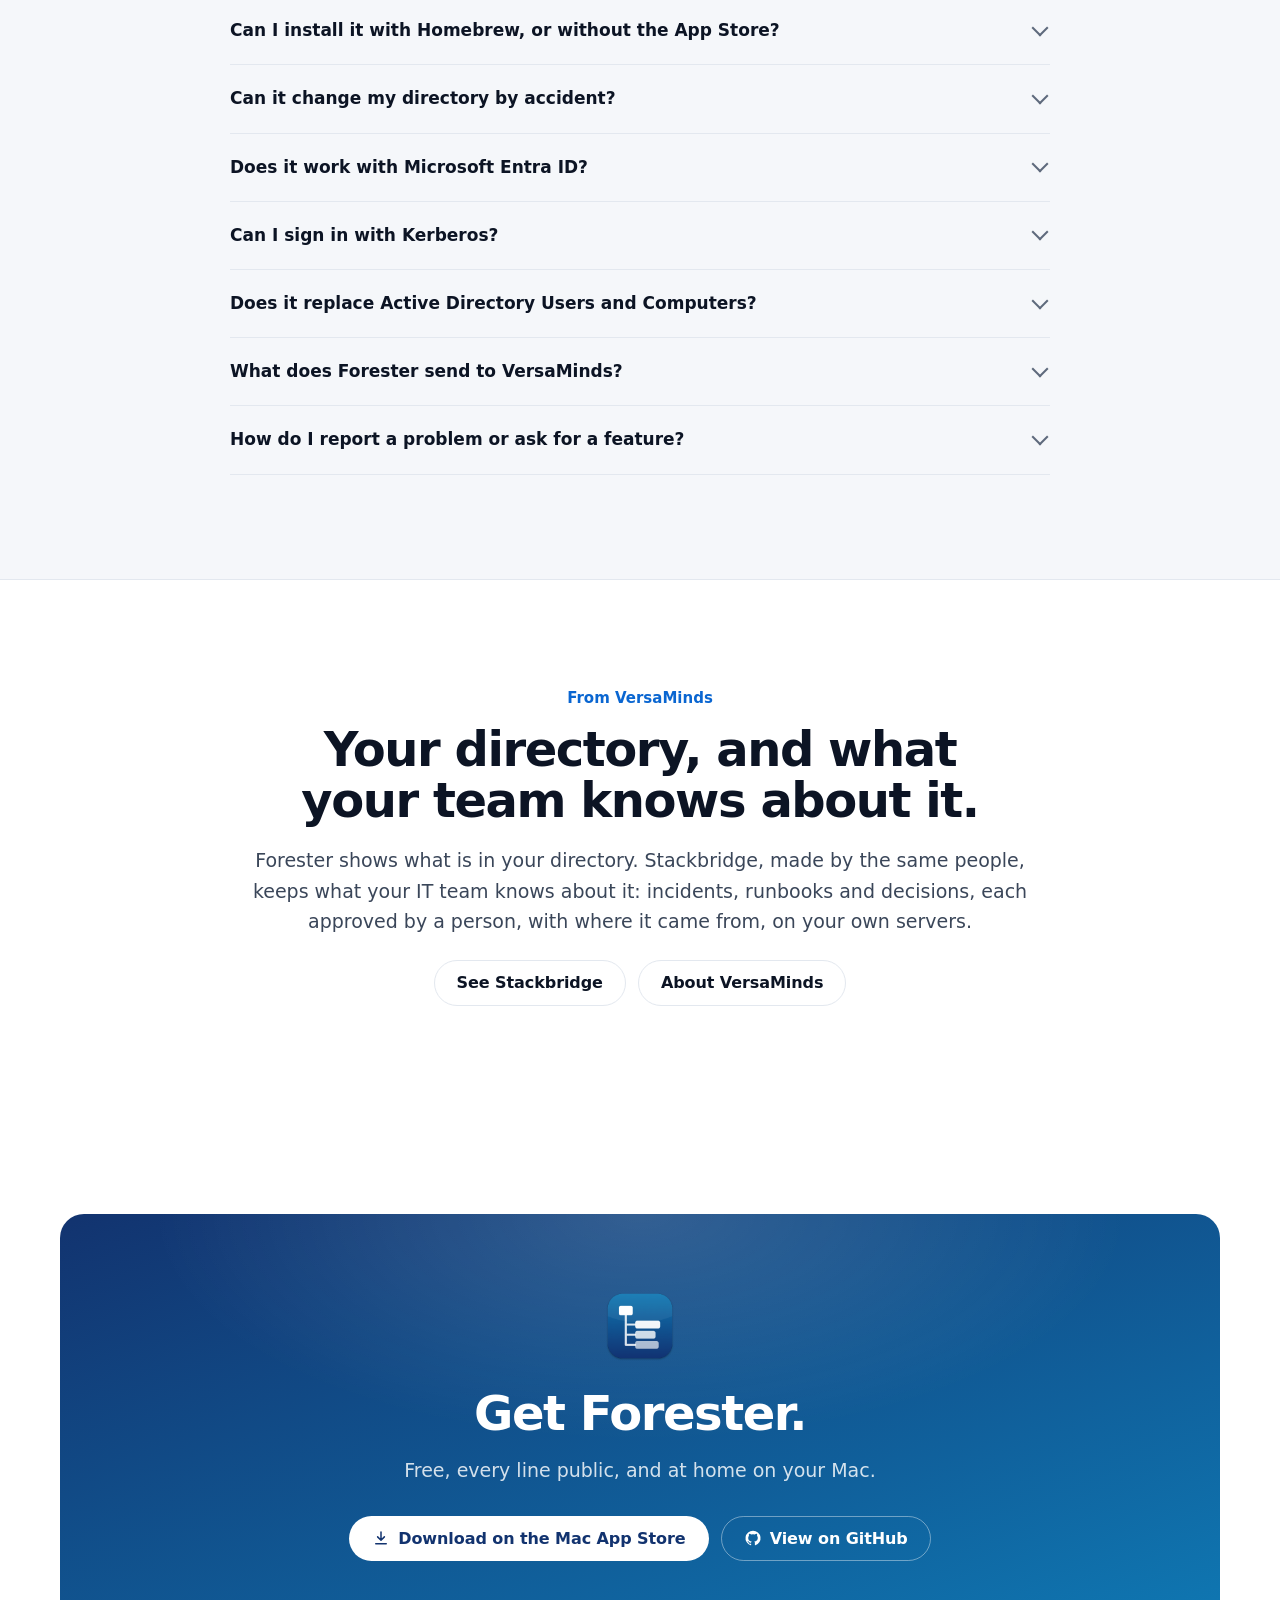
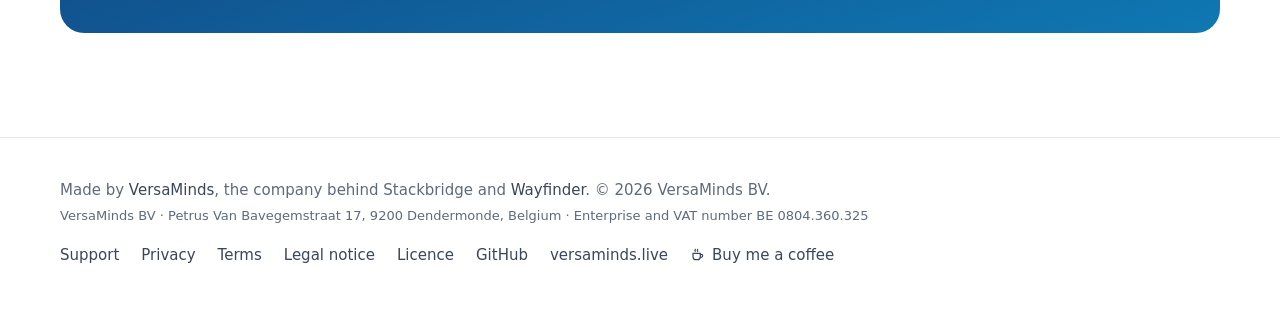
==== commit 2c166728: "Website: the 1.2 sign-in, permission and forest features Co-Authored-By: Claude Opus 5.5 <noreply@an" ====
--- a/site/index.html
+++ b/site/index.html
@@ -224,6 +224,7 @@
     <ul class="ticks columns">
       <li><strong>Find by name</strong> in the toolbar uses Active Directory's own name resolution, so a name, account or mail address all work.</li>
       <li><strong>Results page past the server's limits,</strong> and export to CSV or LDIF with the attributes you choose.</li>
+      <li><strong>Browse another domain of the forest</strong> in the same window, beside your own, and search every domain through the global catalog.</li>
     </ul>
   </div>
 </section>
@@ -281,7 +282,7 @@
       <div class="card">
         <div class="icon"><svg aria-hidden="true"><use href="#i-lock"/></svg></div>
         <h3>Encrypted connections</h3>
-        <p>LDAPS and StartTLS, with the certificate chain and its fingerprint shown before you choose to trust it. Sign in with your Kerberos ticket and no password is typed at all.</p>
+        <p>LDAPS and StartTLS, with the certificate chain and its fingerprint shown before you choose to trust it. Sign in with your Kerberos ticket and no password is typed at all, with a client certificate from your keychain, or with SCRAM-SHA-256.</p>
       </div>
       <div class="card">
         <div class="icon"><svg aria-hidden="true"><use href="#i-cube"/></svg></div>
@@ -347,11 +348,11 @@
       </details>
       <details>
         <summary>Can I sign in with Kerberos?</summary>
-        <p>Yes. Forester signs in with the Kerberos ticket your Mac already has, from Ticket Viewer, kinit or your organisation's single sign-on, over LDAPS or StartTLS and bound to that connection, so no password is typed or kept. A name and password, or an anonymous connection, work too.</p>
+        <p>Yes. Forester signs in with the Kerberos ticket your Mac already has, from Ticket Viewer, kinit or your organisation's single sign-on, so no password is typed or kept. Over LDAPS or StartTLS the sign-in is bound to that connection; over plain LDAP Kerberos itself encrypts and signs everything sent after it. A client certificate from your keychain, SCRAM-SHA-256, a name and password, or an anonymous connection work too.</p>
       </details>
       <details>
         <summary>Does it replace Active Directory Users and Computers?</summary>
-        <p>For most of what people use it for on a Mac, yes: finding, reading and changing users, groups and computers, passwords and account options. It shows permissions in words but does not edit them, apart from "user cannot change password", and it does not edit Group Policy.</p>
+        <p>For most of what people use it for on a Mac, yes: finding, reading and changing users, groups and computers, passwords and account options. It shows permissions in words and edits them: add, change or remove an access rule, or change the owner, and Edit › Undo takes it back. It does not edit Group Policy.</p>
       </details>
       <details>
         <summary>What does Forester send to VersaMinds?</summary>
